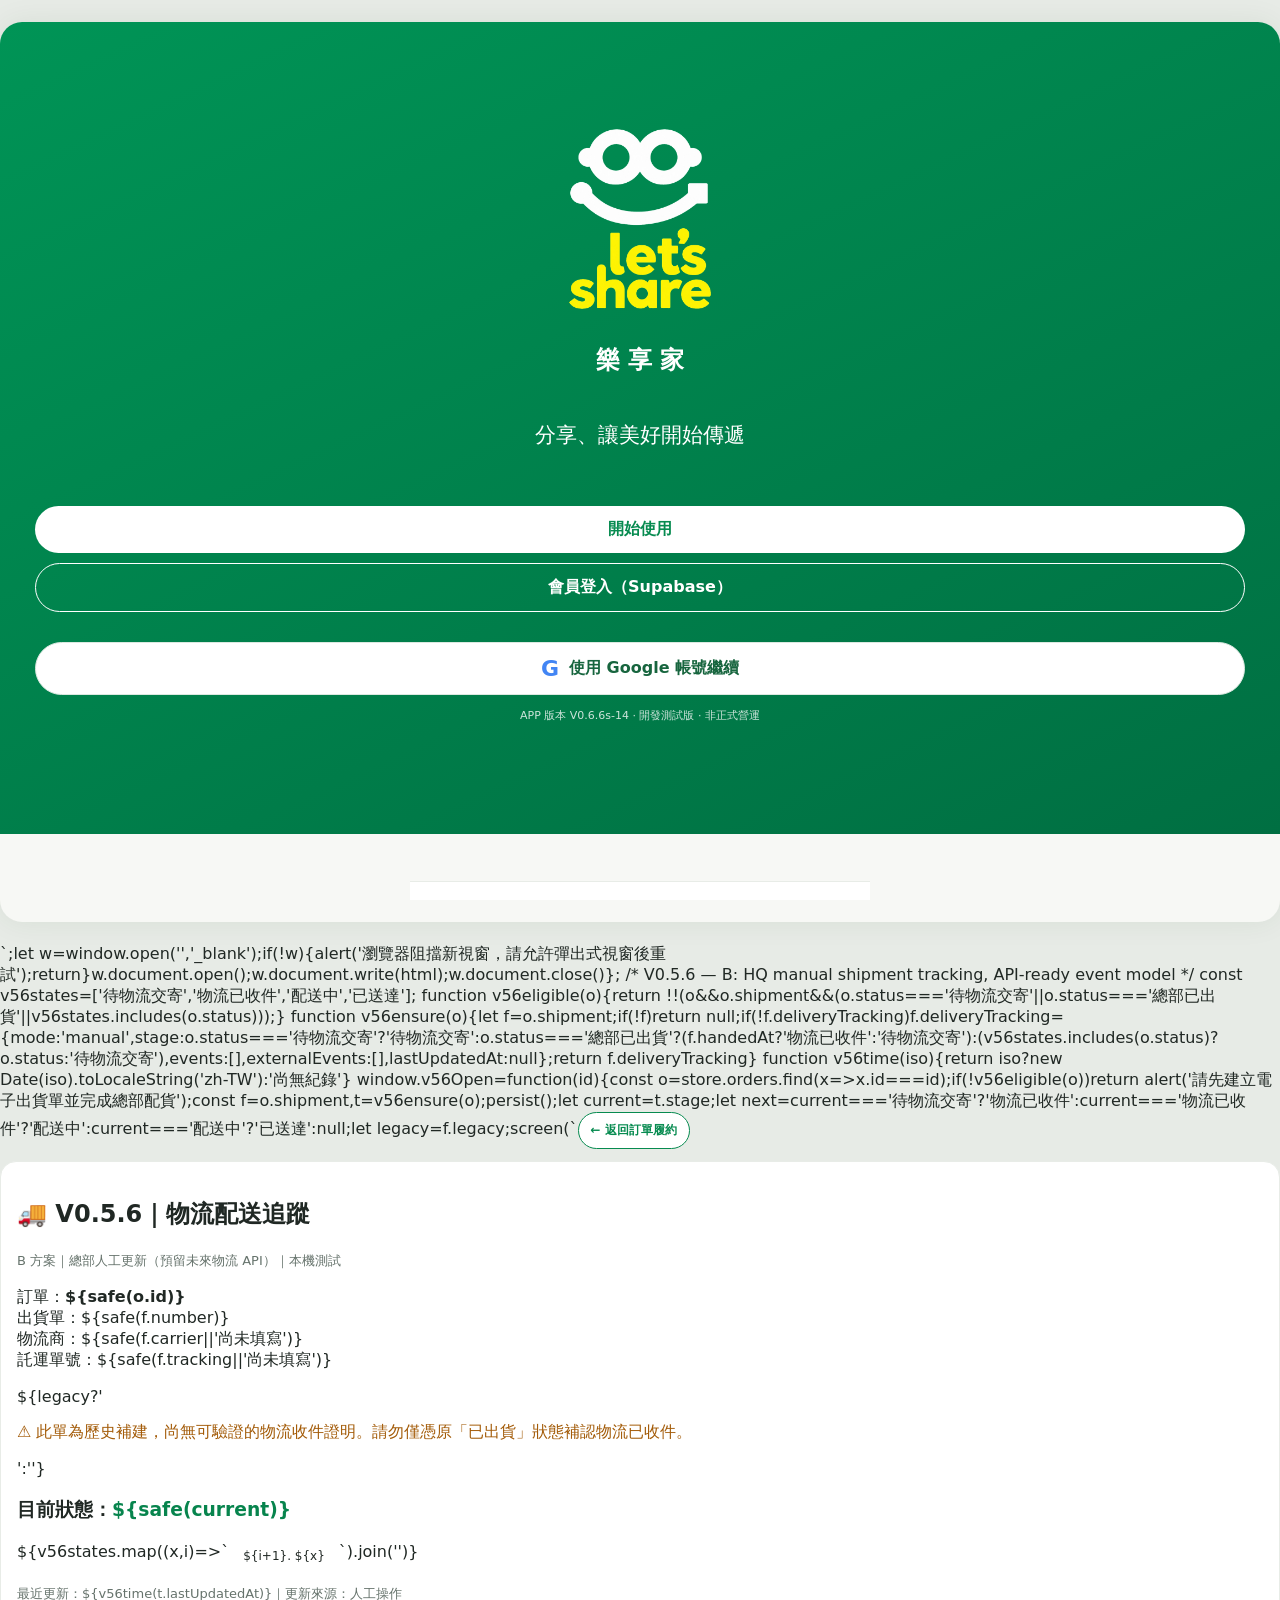
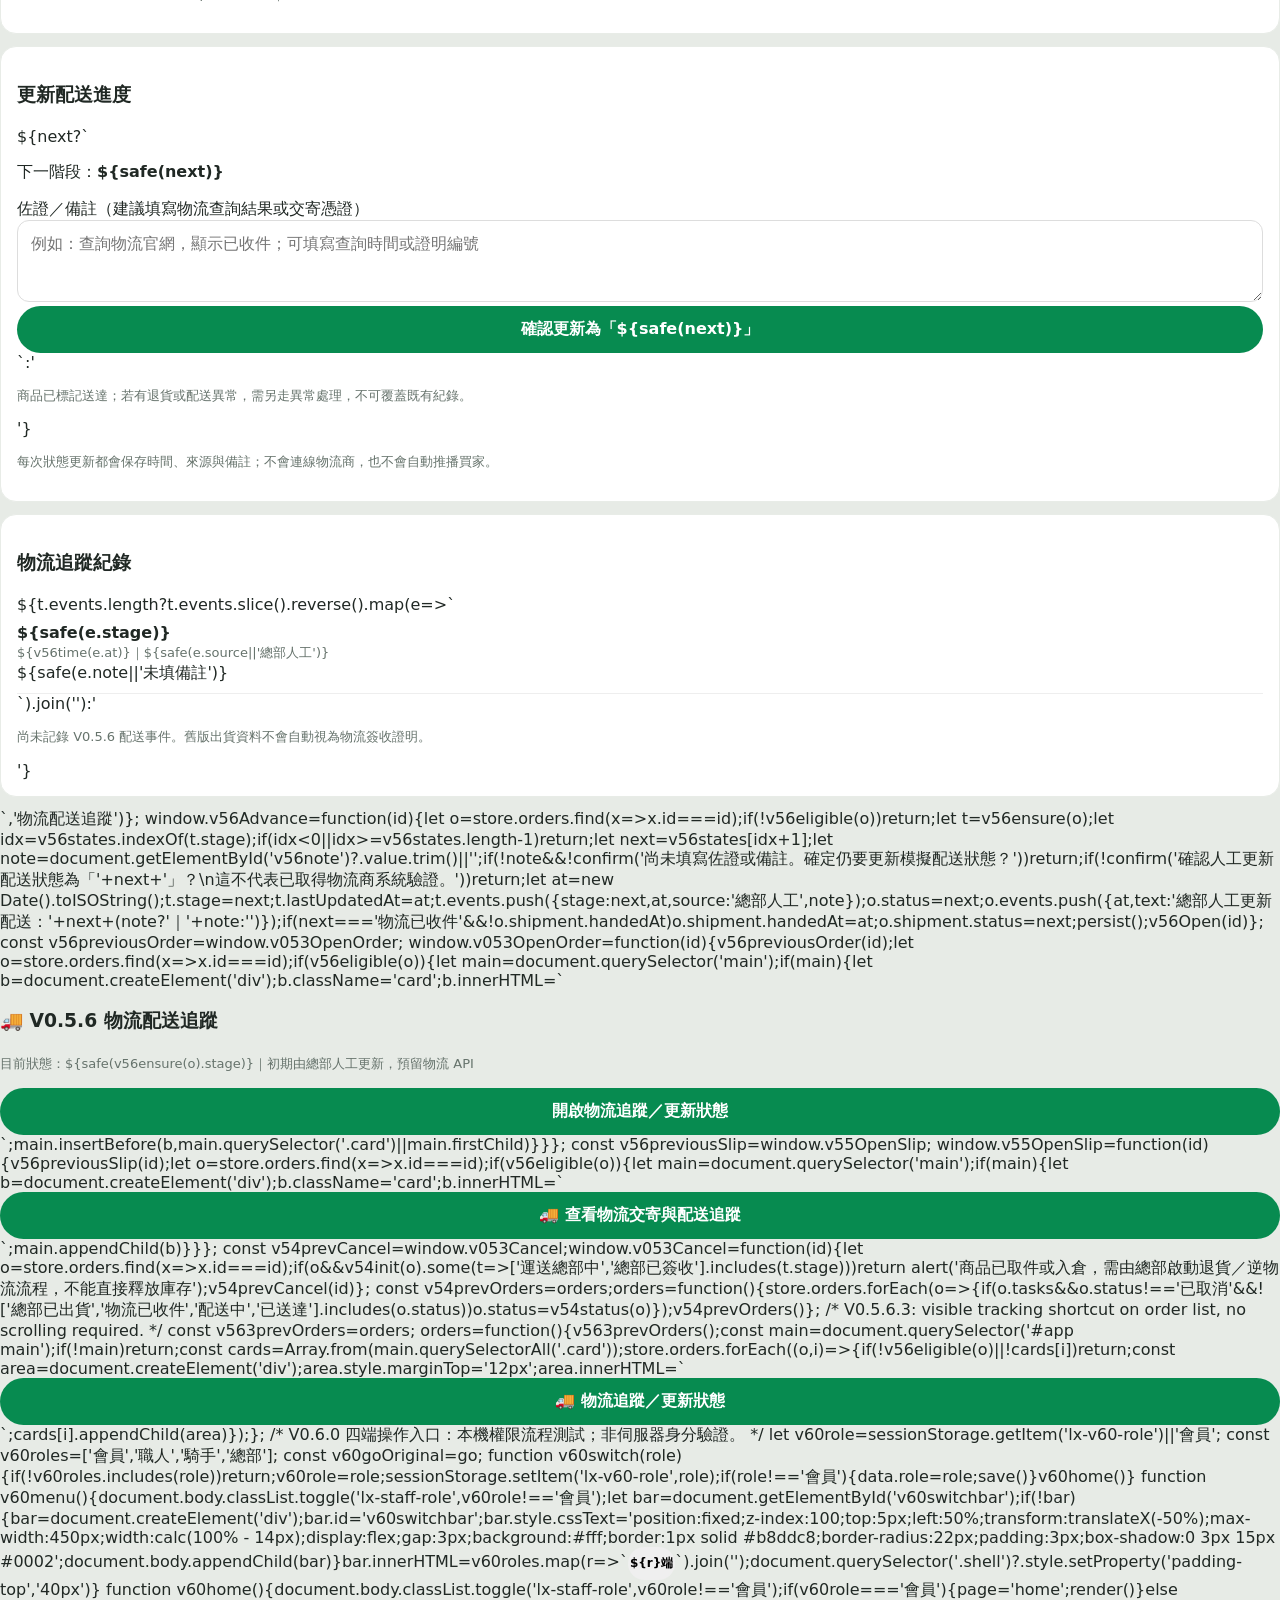
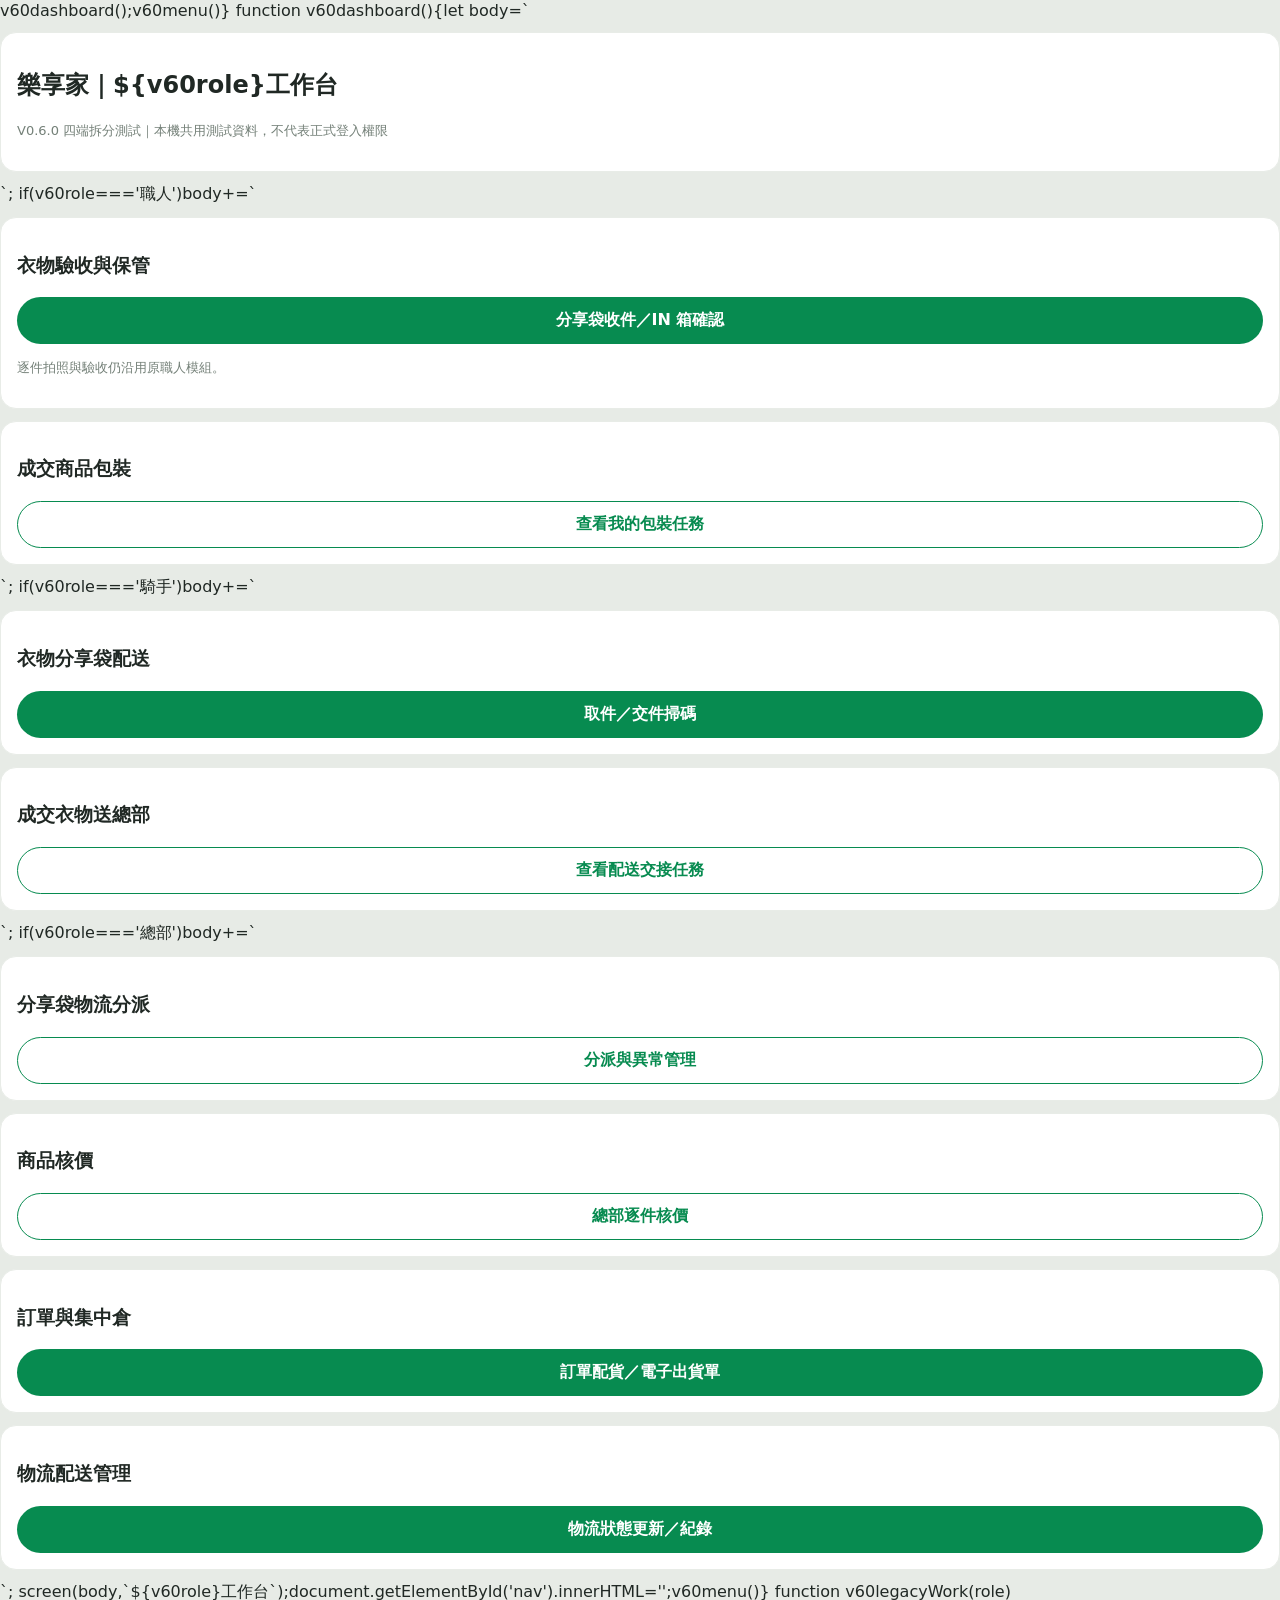
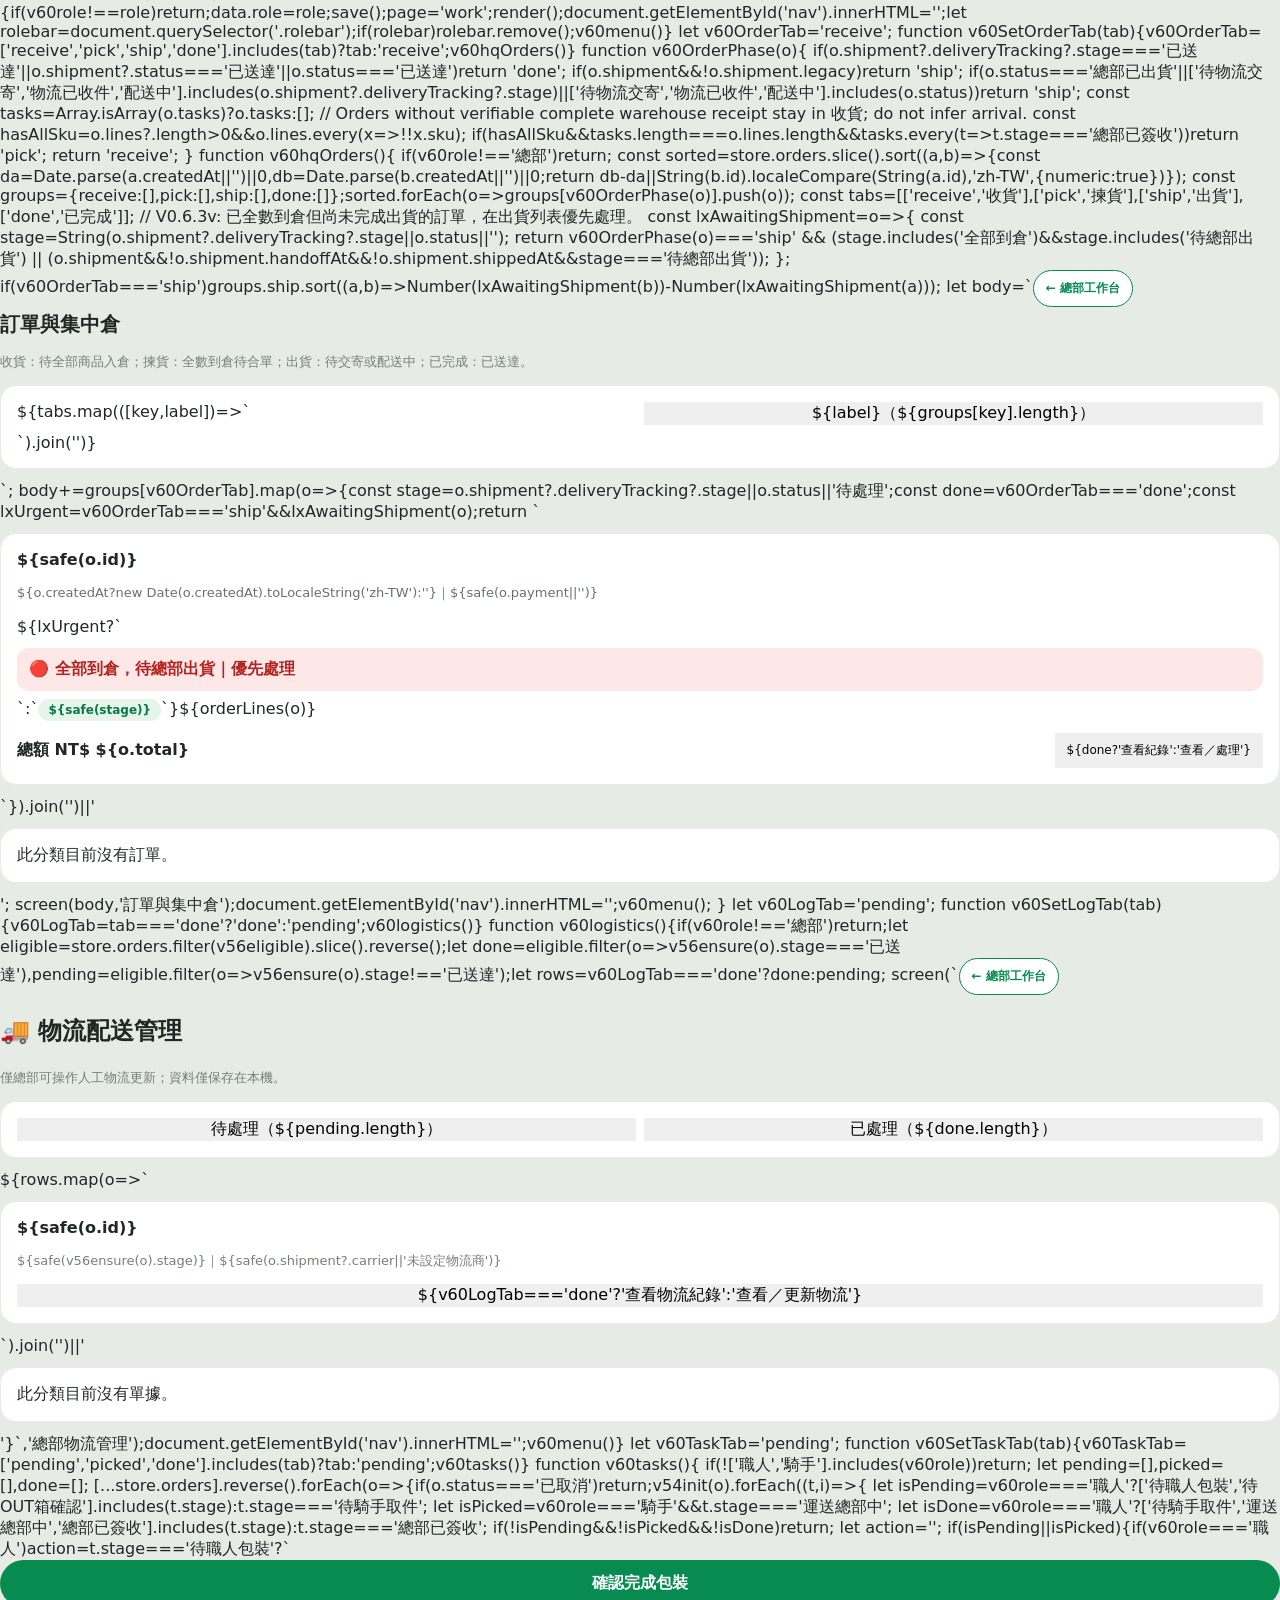
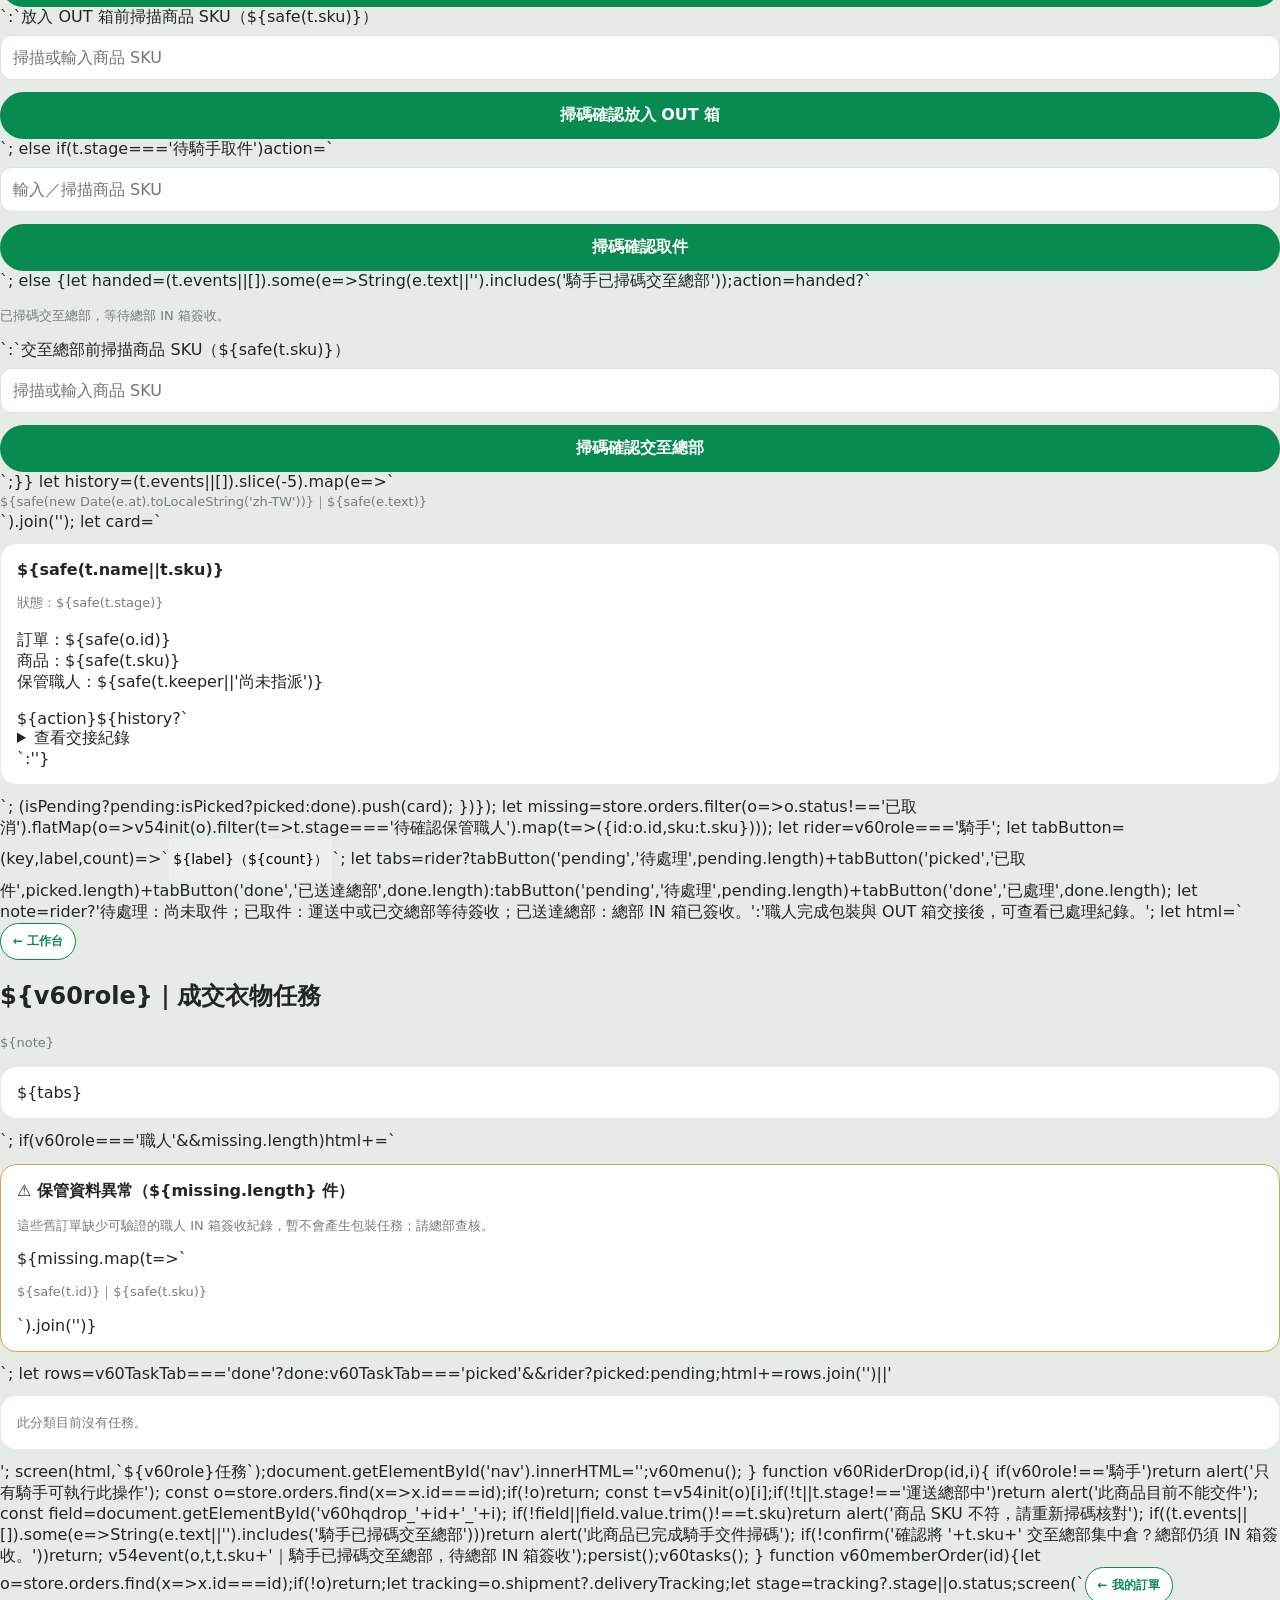
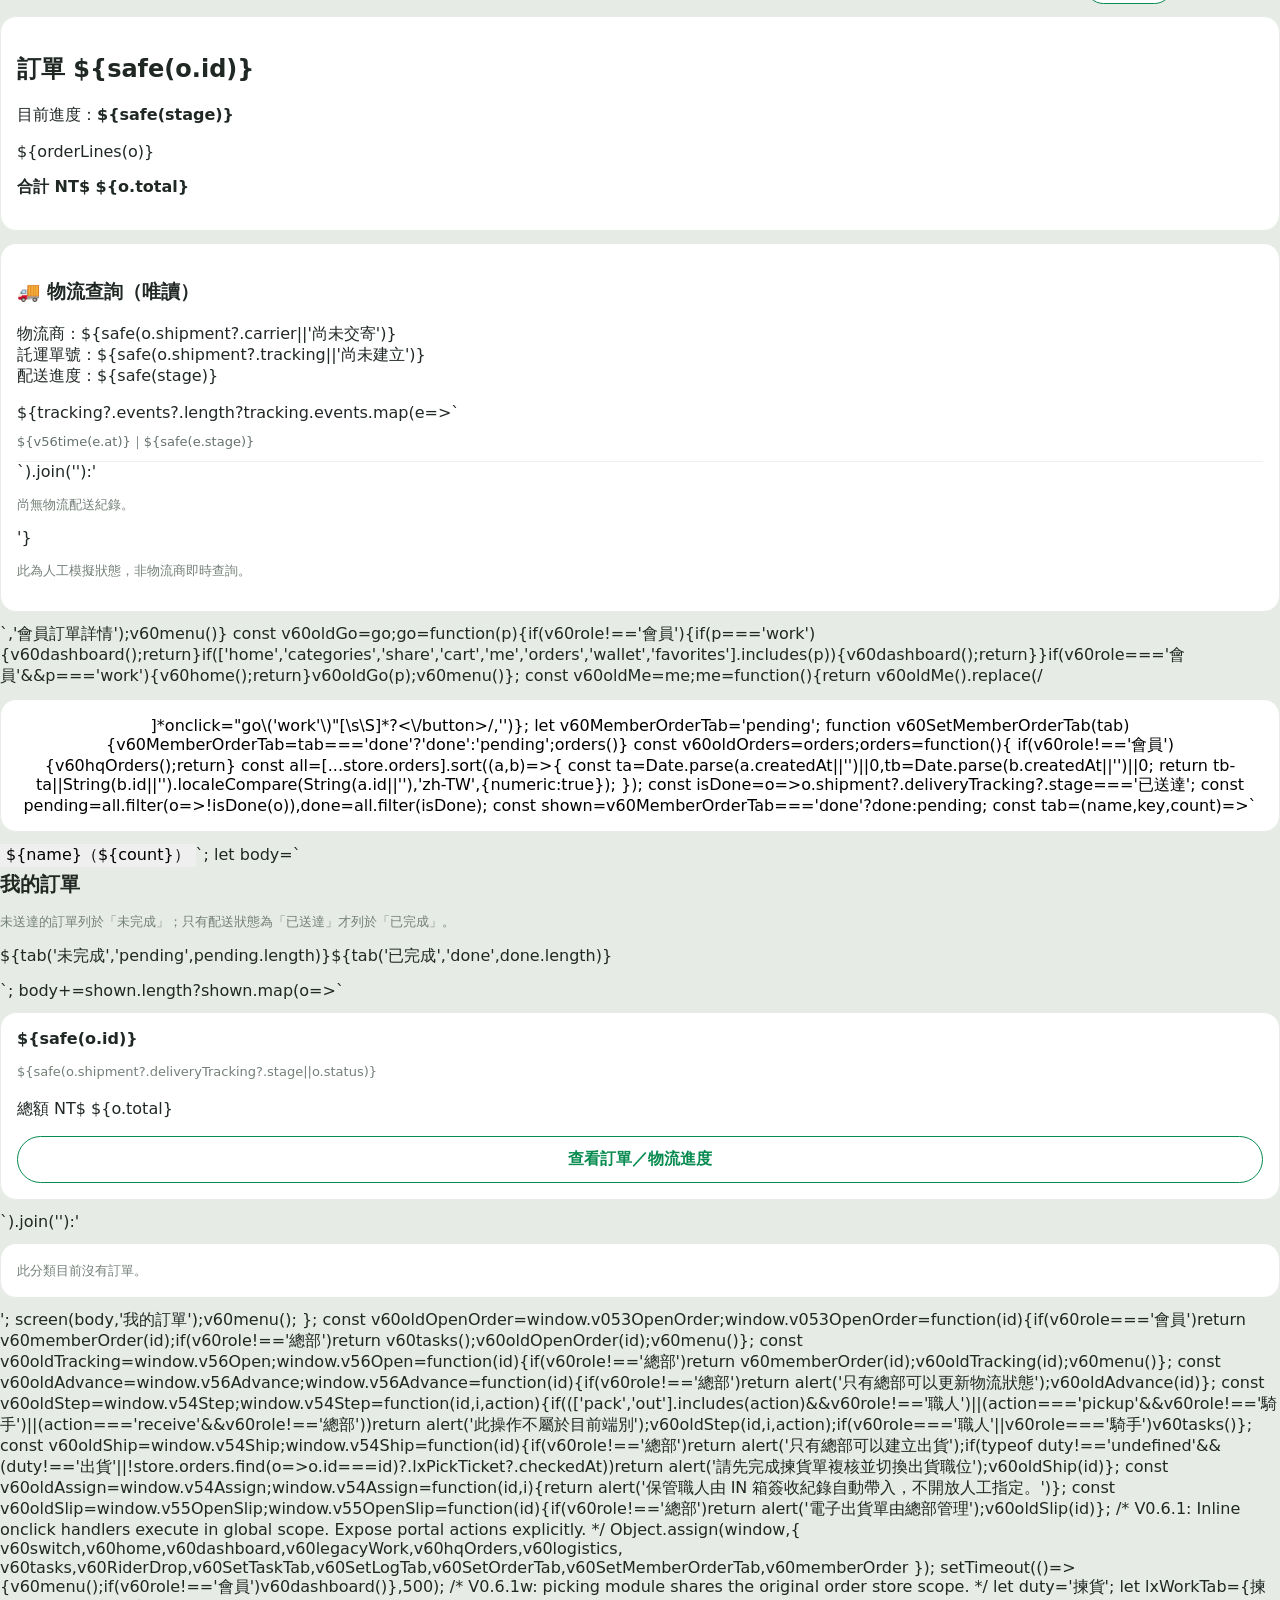
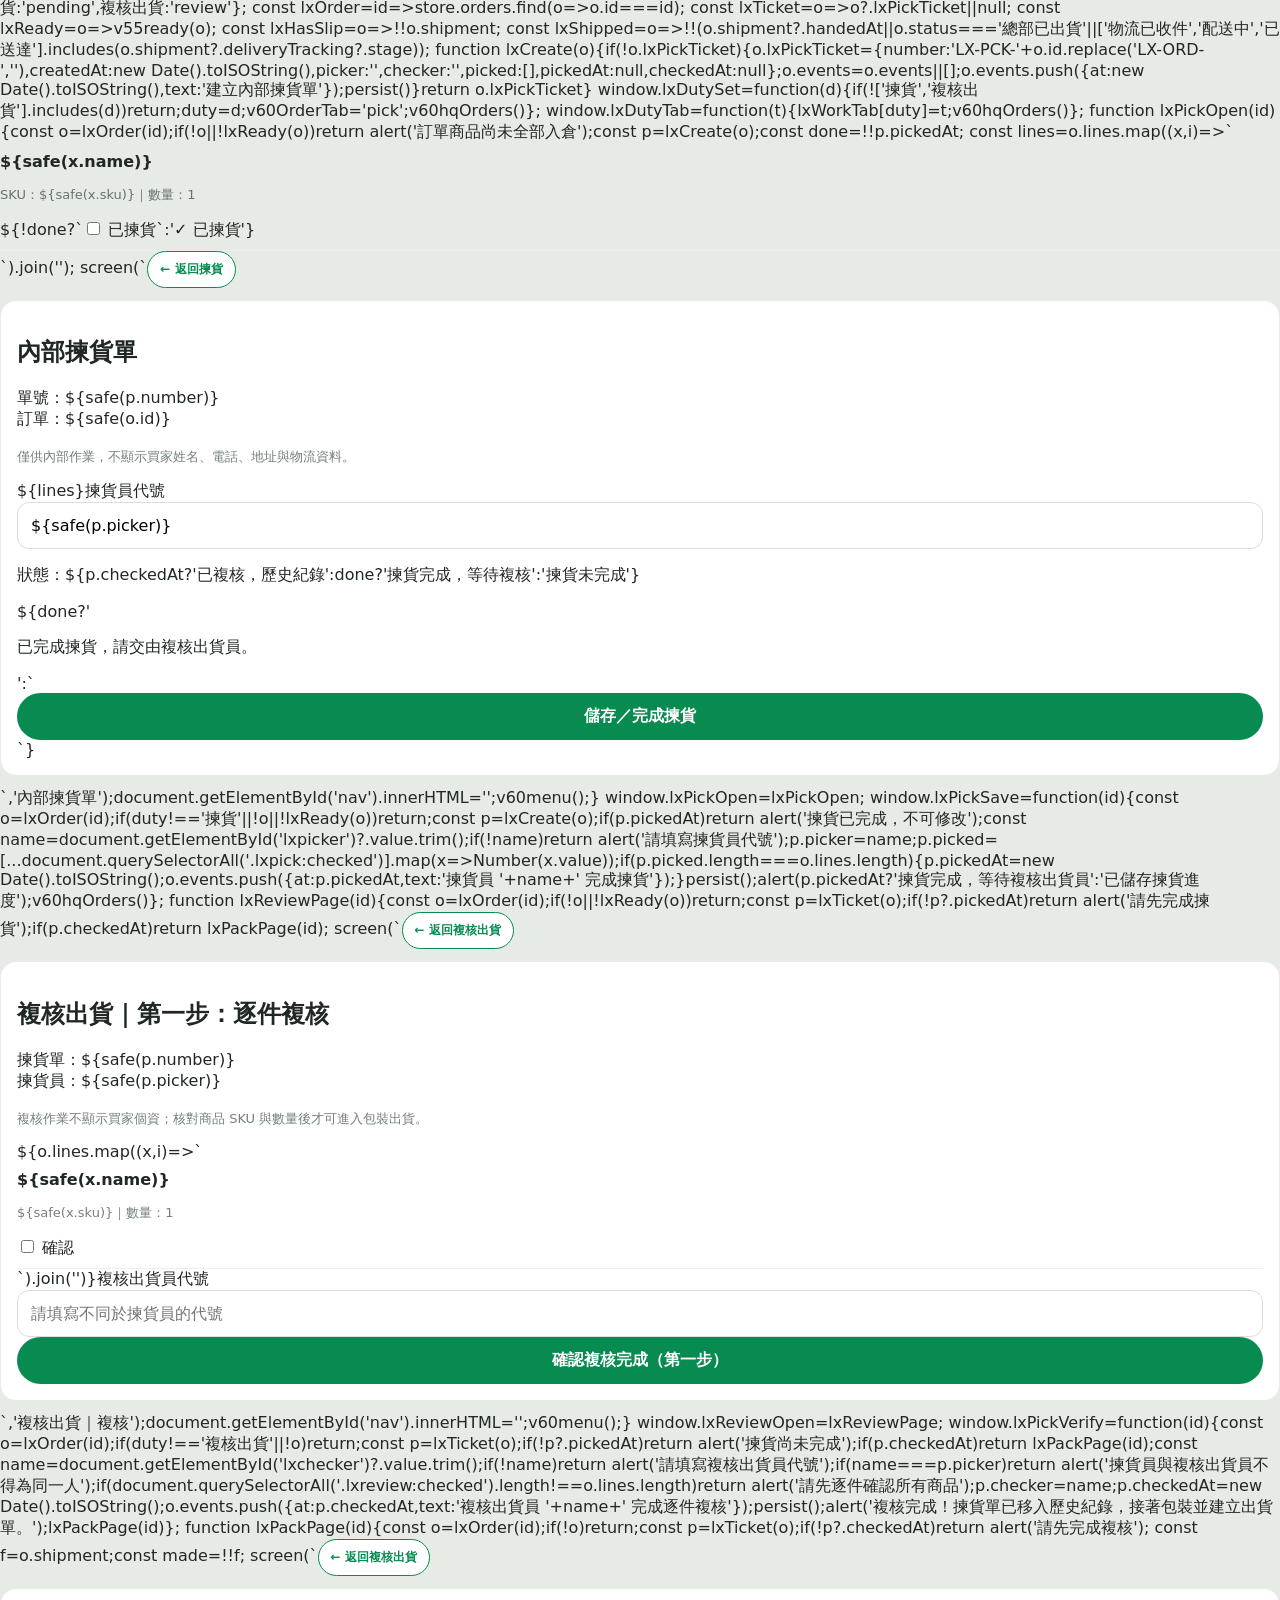
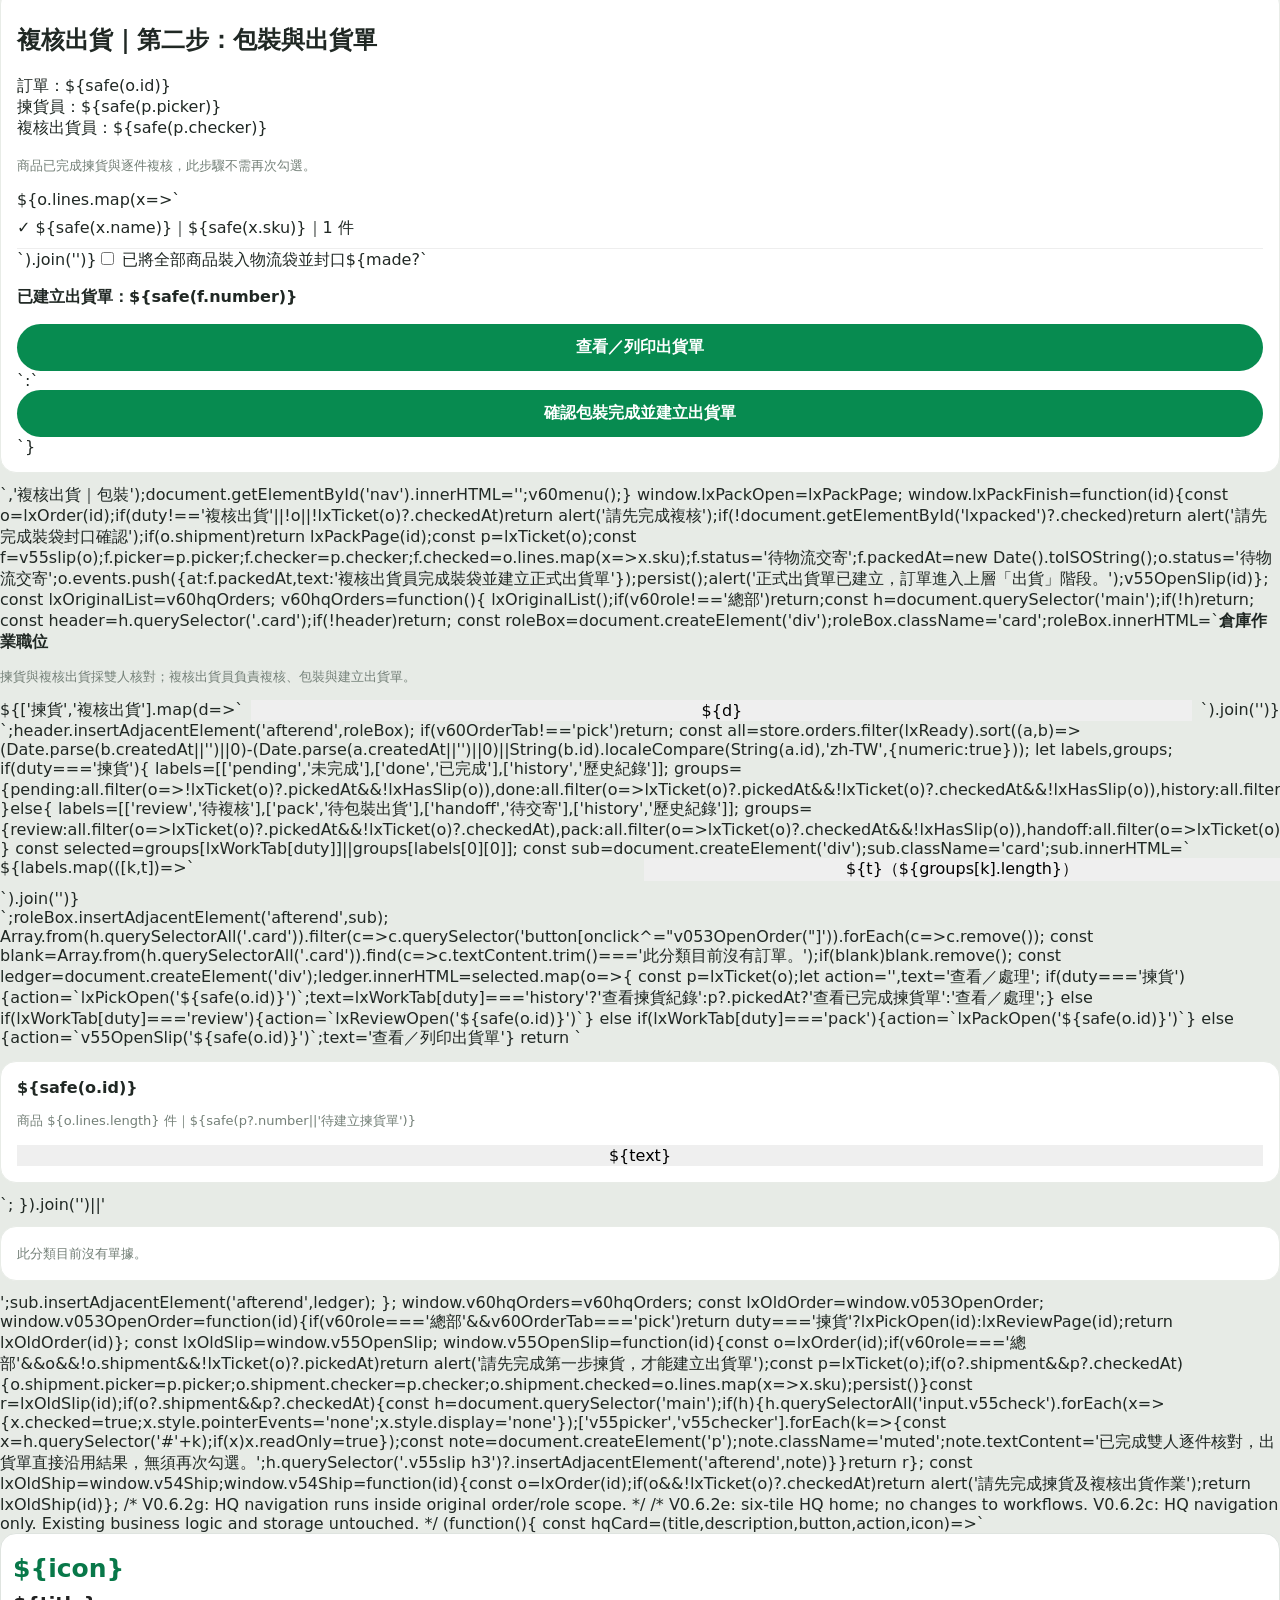
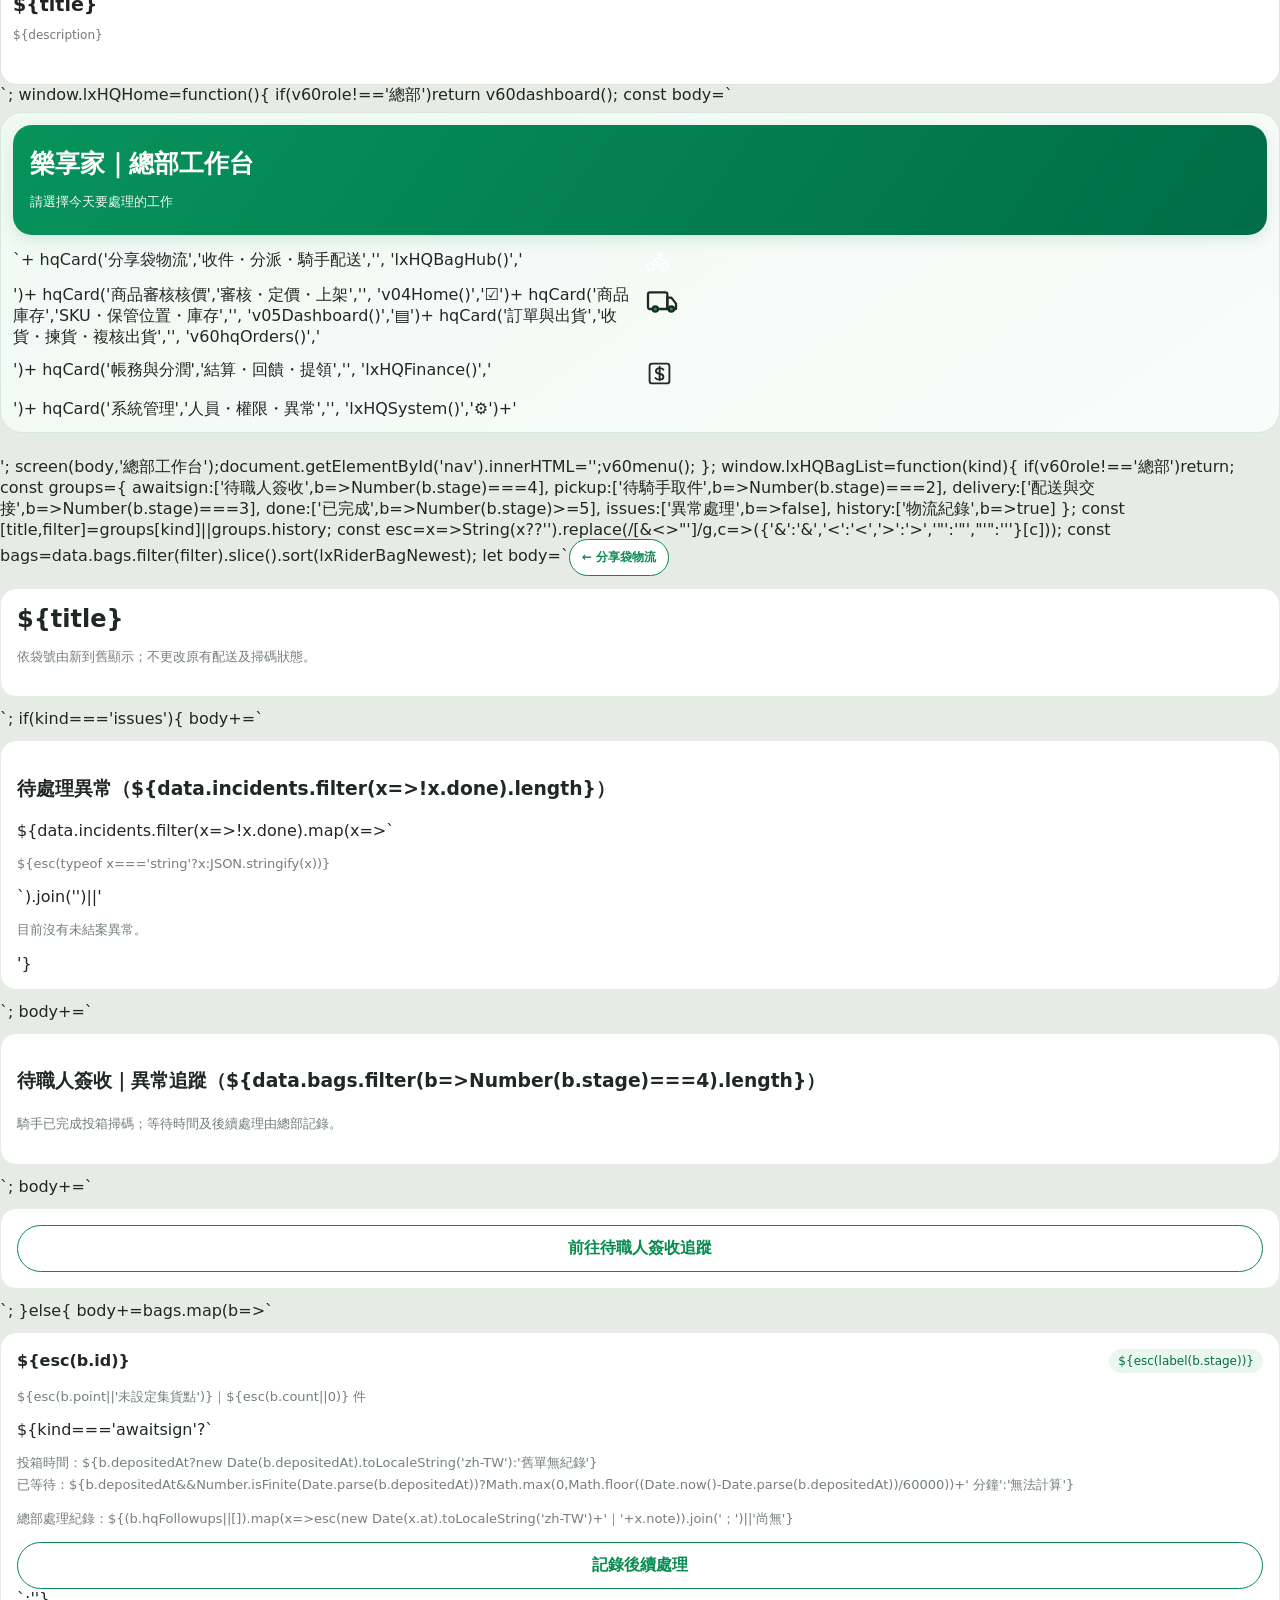
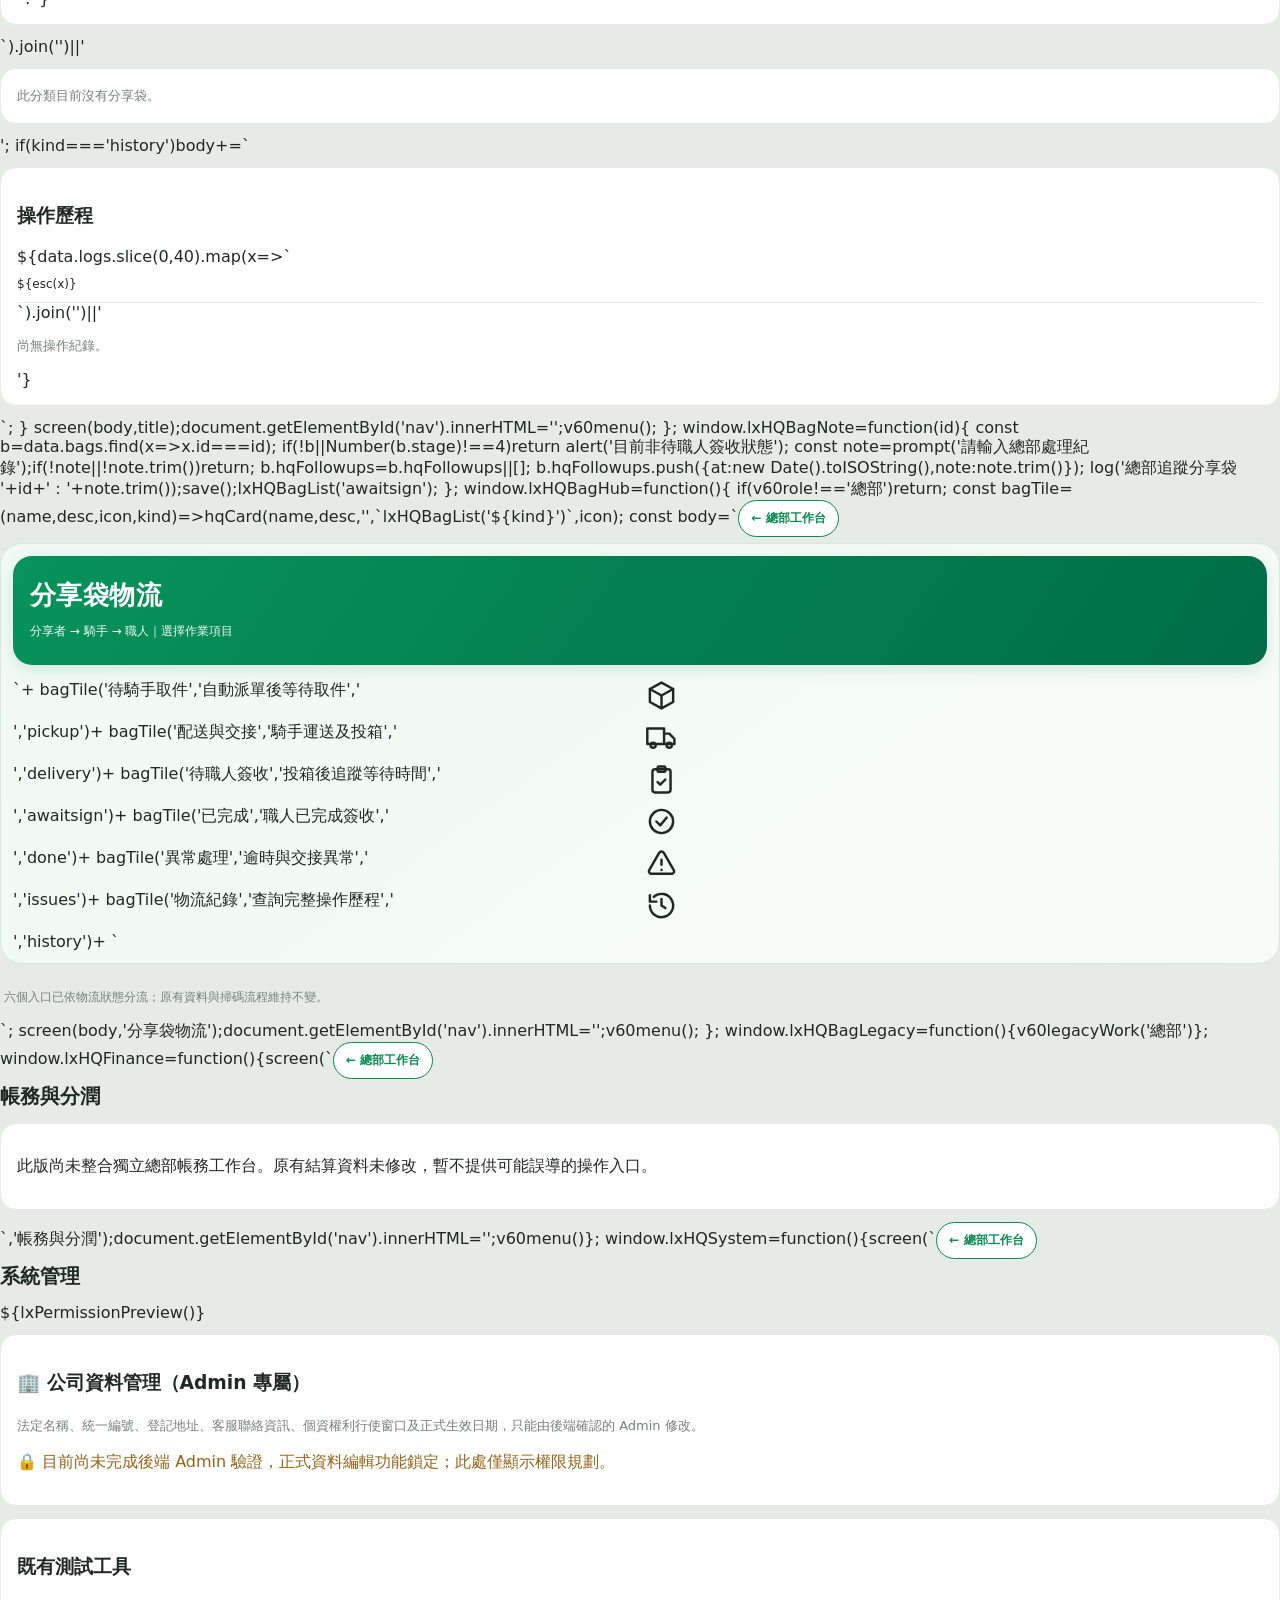
==== index.html @ 614ff475 "Add files via upload" ====
<!doctype html><html lang="zh-Hant"><head><meta charset="utf-8"><meta name="viewport" content="width=device-width, initial-scale=1, viewport-fit=cover"><meta name="theme-color" content="#078c50"><title>樂享家 Let’s Share｜V0.6.6s-14 Admin RPC 角色驗證</title><style>
:root{--g:#078b50;--gd:#056e40;--yellow:#ffe52c;--bg:#f7f8f5;--ink:#202824;--muted:#748078;--line:#e8ece7;font-family:system-ui,-apple-system,"Noto Sans TC",sans-serif}*{box-sizing:border-box}body{margin:0;background:#e7ebe6;color:var(--ink)}button,input,select{font:inherit}button{cursor:pointer;border:0}button:disabled{opacity:.42;cursor:not-allowed}.shell{max-width:460px;margin:auto;min-height:100dvh;background:var(--bg);padding-bottom:88px;box-shadow:0 0 30px #1a422012}.top{position:sticky;top:0;z-index:5;background:#fff;padding:14px 18px 10px;border-bottom:1px solid var(--line)}.brand{display:flex;align-items:center;gap:9px}.logo{height:35px;width:35px;border-radius:50%;background:var(--g);color:white;display:grid;place-items:center;font-size:25px;font-weight:900}.brand strong{line-height:1.05;font-size:17px}.brand small{display:block;font-size:11px;color:var(--muted)}.row{display:flex;align-items:center;justify-content:space-between;gap:10px}.iconbtn{background:transparent;font-size:20px;padding:7px}.search{margin-top:12px;background:#f2f3f1;border-radius:20px;padding:11px 15px;color:#7d8580;font-size:13px}.main{padding:14px 16px}.hero{border-radius:18px;background:linear-gradient(120deg,#e9e0ce,#f7eee1 60%,#dfd1ba);min-height:177px;display:flex;align-items:center;justify-content:space-between;padding:18px;overflow:hidden}.hero h2{font-size:24px;line-height:1.3;margin:0 0 8px;color:#4d4335}.hero p{font-size:12px;color:#756a5b}.hero .photo{font-size:82px;filter:drop-shadow(4px 7px 4px #5b52304b)}.primary{background:var(--g);color:white;border-radius:28px;padding:13px 18px;font-weight:800}.secondary{background:white;color:var(--g);border:1.5px solid var(--g);border-radius:26px;padding:12px 15px;font-weight:750}.primary:active,.secondary:active{transform:scale(.98)}.wide{width:100%}.tiny{font-size:12px;padding:9px 12px}.chips{display:flex;gap:8px;overflow:auto;padding:5px 0 12px}.chip{white-space:nowrap;background:#f0f2ef;border-radius:24px;padding:9px 13px;color:#4d5c53;font-size:13px}.chip.on{background:var(--g);color:white}.sectiontitle{font-weight:850;margin:18px 0 12px;font-size:17px}.products{display:grid;grid-template-columns:1fr 1fr;gap:12px}.product{background:white;border:1px solid var(--line);border-radius:14px;overflow:hidden;text-align:left;color:var(--ink);padding:0}.product .art{height:146px;display:grid;place-items:center;font-size:77px;background:linear-gradient(145deg,#e6e0d6,#f5f0e8)}.product:nth-child(2n) .art{background:linear-gradient(145deg,#e5e8e5,#f4f1ec)}.product .meta{padding:11px;font-size:13px}.product .price{font-weight:850;margin-top:4px}.badge{display:inline-block;background:#fff8aa;color:#796100;font-size:11px;padding:4px 7px;border-radius:5px}.card{background:white;border-radius:16px;padding:16px;margin:12px 0;border:1px solid var(--line)}.muted{color:var(--muted);font-size:13px;line-height:1.65}.title{font-size:20px;margin:4px 0 13px;font-weight:850}.steps{display:grid;gap:14px;margin:20px 0}.step{display:flex;gap:11px;align-items:flex-start}.num{flex:0 0 28px;height:28px;border-radius:50%;background:var(--g);color:#fff;display:grid;place-items:center;font-weight:800}.step b{display:block}.step span{font-size:12px;color:var(--muted)}.field{width:100%;border:1px solid #dce4dd;border-radius:12px;padding:12px;margin:7px 0 12px;background:#fff}.nav{position:fixed;bottom:0;left:50%;transform:translateX(-50%);width:min(460px,100%);display:flex;justify-content:space-around;background:#fff;border-top:1px solid var(--line);padding:9px 4px max(9px,env(safe-area-inset-bottom));z-index:6}.nav button{background:transparent;color:#7d8981;min-width:53px;font-size:11px;display:grid;gap:3px;justify-items:center}.nav button .sym{font-size:21px}.nav button.active{color:var(--g);font-weight:850}.nav .center .sym{background:var(--g);border-radius:50%;height:45px;width:45px;color:#fff;display:grid;place-items:center;margin-top:-24px;box-shadow:0 3px 7px #006f3c50}.wallet{background:linear-gradient(130deg,#07a05d,#007b47);color:white;border-radius:15px;padding:20px;margin:12px 0}.wallet .money{font-size:30px;font-weight:850;margin:8px 0}.listitem{display:flex;justify-content:space-between;gap:10px;padding:13px 0;border-bottom:1px solid var(--line);align-items:center}.listitem:last-child{border-bottom:0}.status{font-size:12px;background:#eaf7ef;color:var(--gd);border-radius:12px;padding:5px 9px}.status.warn{background:#fff0d4;color:#976000}.status.danger{background:#ffe7e4;color:#a62e25}.detailart{height:270px;display:grid;place-items:center;background:linear-gradient(135deg,#dcd7c9,#f3eee4);font-size:150px;border-radius:18px}.bar{display:flex;gap:9px}.bar>*{flex:1}.rolebar{display:flex;gap:7px;overflow:auto;margin-bottom:12px}.rolebar button{white-space:nowrap;background:#e9f1ea;color:#28714d;border-radius:20px;padding:9px 13px;font-size:13px}.rolebar button.on{background:var(--g);color:white}.log{font-size:12px;padding:9px 0;border-bottom:1px solid var(--line);line-height:1.5}.notice{background:#fff9e7;border:1px solid #f1e7be;padding:12px;border-radius:12px;font-size:12px;line-height:1.6;color:#7d6334}.toast{position:fixed;left:50%;bottom:93px;transform:translateX(-50%);background:#1d3329;color:white;padding:12px 17px;border-radius:13px;z-index:10;width:max-content;max-width:90%;font-size:13px;box-shadow:0 5px 20px #0003}.splash{min-height:calc(100dvh - 88px);background:linear-gradient(155deg,#009456,#006f42);color:#fff;display:flex;align-items:center;justify-content:center;flex-direction:column;padding:35px;text-align:center}.splash .face{font-size:110px;line-height:1}.splash h1{font-size:55px;color:var(--yellow);line-height:.95;margin:26px 0 15px;letter-spacing:-3px}.splash p{line-height:1.8}.splash button{background:white;color:var(--g);margin-top:30px;width:100%}.splash .outline{border:1px solid white;background:transparent;color:white;margin-top:10px}.workhead{background:var(--g);color:#fff;padding:18px;border-radius:15px;margin-bottom:14px}.workhead p{font-size:12px;margin-bottom:0;opacity:.9}footer{padding:20px 16px;color:#8a928b;text-align:center;font-size:11px} @media(min-width:700px){.shell{margin:22px auto;min-height:calc(100dvh - 44px);border-radius:22px;overflow:hidden}.nav{bottom:0}}
.lx-reviewed-btn{background:#e5e7eb!important;color:#4b5563!important;border:1px solid #d1d5db!important;box-shadow:none!important}
 
/* V0.6.3d: 工作端不顯示商城搜尋列；工作台切換列仍置頂 */
body.lx-staff-role .top .search{display:none}
body.lx-staff-role .top{position:relative}
</style><style>
.v046quick{margin:14px 0 16px}
.v046quicktitle{font-size:14px;color:#68766d;margin-bottom:9px;font-weight:600}
.v046quickgrid{display:grid;grid-template-columns:repeat(5,minmax(0,1fr));gap:6px}
.v046pricebtn{border:1.5px solid #078a50;background:#fff;color:#078a50;border-radius:12px;min-height:48px;padding:8px 0;font-size:16px;font-weight:700;cursor:pointer;touch-action:manipulation}
.v046pricebtn.selected,.v046pricebtn:active{background:#078a50;color:white}
@media(max-width:370px){.v046quickgrid{gap:4px}.v046pricebtn{font-size:14px;min-height:46px}}
</style><style id="v052-photo-styles">
/* 分類頁的照片容器，以及商品詳情多圖相簿 */
.product .art{position:relative;overflow:hidden;aspect-ratio:1/1;min-height:0}
.product .art img{position:absolute;inset:0;width:100%;height:100%;object-fit:cover;object-position:center;display:block}
.detailart.v052-gallery{display:flex;flex-direction:column;align-items:stretch;gap:10px;aspect-ratio:auto;height:auto;max-height:none;overflow:visible;background:transparent;font-size:initial;border-radius:0}
.v052-main{position:relative;width:100%;aspect-ratio:4/5;max-height:520px;overflow:hidden;background:#f2f4f1;border-radius:18px;display:flex;align-items:center;justify-content:center}
.v052-main img{position:static!important;inset:auto!important;width:100%;height:100%;max-width:100%;max-height:100%;object-fit:contain;display:block;background:transparent}
.v052-counter{position:absolute;bottom:12px;left:50%;transform:translateX(-50%);background:#222b;color:white;padding:5px 12px;border-radius:20px;font-size:12px;white-space:nowrap}
.v052-main button{position:absolute;top:50%;transform:translateY(-50%);background:#fffffff0;color:#17784e;border:0;border-radius:50%;width:36px;height:36px;font-size:28px;line-height:1;display:flex;align-items:center;justify-content:center;box-shadow:0 1px 6px #0002}
.v052-main button:first-of-type{left:8px}.v052-main button:last-of-type{right:8px}
.v052-thumbnails{display:flex;gap:9px;overflow-x:auto;padding:2px 0 8px;max-width:100%}
.v052-mini{flex:0 0 75px;border:2px solid transparent;border-radius:10px;padding:3px;background:white;overflow:hidden;color:#59645d;font-size:12px}
.v052-mini.on{border-color:#078a50;color:#078a50;font-weight:700}
.v052-mini img{display:block;position:static!important;width:100%;height:64px;object-fit:cover;border-radius:6px}
.v052-mini span{display:block;padding-top:3px}
.v052-no-photo{font-size:14px;color:#65746b;padding:24px;text-align:center}
</style><style>
.lx-hq-panel{background:#fff;border:1px solid #e0e4e1;border-radius:20px;padding:16px 14px 18px;margin:6px 0 24px}
.lx-hq-head{margin:2px 3px 16px}.lx-hq-head h2{font-size:23px;line-height:1.3;margin:0 0 8px}.lx-hq-head p{margin:0;font-size:13px}
.lx-hq-grid{display:grid;grid-template-columns:repeat(2,minmax(0,1fr));gap:12px}
.lx-hq-tile{display:flex;flex-direction:column;align-items:flex-start;justify-content:flex-start;text-align:left;min-height:152px;padding:17px 12px;background:#fff;color:#222;border:1.5px solid #dfe4e0;border-radius:16px;box-shadow:none;cursor:pointer;width:100%;white-space:normal;line-height:1.4}
.lx-hq-tile:active{background:#eaf7ef;border-color:#008c59}.lx-hq-tile:focus-visible{outline:3px solid #008c59;outline-offset:2px}
.lx-hq-icon{font-size:25px;font-weight:700;color:#087849;height:34px}.lx-hq-name{font-size:19px;font-weight:700;margin:6px 0 8px;letter-spacing:0}.lx-hq-desc{font-size:12px;color:#777;line-height:1.6;font-weight:400}
@media(max-width:370px){.lx-hq-tile{padding:14px 9px;min-height:145px}.lx-hq-name{font-size:17px}.lx-hq-grid{gap:9px}}

/* V0.6.2i: visual-only treatment for the sharing-bag six-tile hub. */
.lx-bag-hub{background:linear-gradient(145deg,#f0faf5 0%,#f8fbf8 100%);border:1px solid #d7e9dd;padding:12px;border-radius:22px}
.lx-bag-hub .lx-hq-head{background:linear-gradient(125deg,#07935b 0%,#006d48 100%);border-radius:19px;padding:23px 17px;margin:0 0 15px;box-shadow:0 5px 16px #006c4720}
.lx-bag-hub .lx-hq-head h2{color:#fff;font-size:26px;letter-spacing:.4px;margin:0 0 10px}
.lx-bag-hub .lx-hq-head p,.lx-bag-hub .lx-hq-head .muted{color:#fff!important;opacity:.95;font-size:12px;line-height:1.6}
.lx-bag-hub .lx-hq-grid{gap:11px}
.lx-bag-hub .lx-hq-tile{min-height:158px;padding:15px 11px 14px;border-radius:19px;border:1.5px solid #d5e8df;background:linear-gradient(155deg,#fff 10%,#e4f8ee 100%);box-shadow:0 4px 12px #136e4414;transition:transform .13s,box-shadow .13s}
.lx-bag-hub .lx-hq-tile:active{transform:scale(.975);box-shadow:0 2px 5px #136e441f}
.lx-bag-hub .lx-hq-tile:nth-child(2){background:linear-gradient(155deg,#fff 10%,#fff1d7 100%);border-color:#f1e2c6}
.lx-bag-hub .lx-hq-tile:nth-child(3){background:linear-gradient(155deg,#fff 10%,#e1f3ff 100%);border-color:#d5e7f6}
.lx-bag-hub .lx-hq-tile:nth-child(4){background:linear-gradient(155deg,#fff 10%,#e2f6ec 100%);border-color:#d1e9dc}
.lx-bag-hub .lx-hq-tile:nth-child(5){background:linear-gradient(155deg,#fff 10%,#ffe5e9 100%);border-color:#f3d9df}
.lx-bag-hub .lx-hq-tile:nth-child(6){background:linear-gradient(155deg,#fff 10%,#efe6ff 100%);border-color:#e3d8f4}
.lx-bag-hub .lx-hq-icon{display:flex;align-items:center;justify-content:center;width:47px;height:47px;border-radius:13px;background:#00a96d;color:white;font-size:27px;line-height:1}
.lx-bag-hub .lx-hq-tile:nth-child(2) .lx-hq-icon{background:#f3a900}
.lx-bag-hub .lx-hq-tile:nth-child(3) .lx-hq-icon{background:#1196d5}
.lx-bag-hub .lx-hq-tile:nth-child(4) .lx-hq-icon{background:#079c63}
.lx-bag-hub .lx-hq-tile:nth-child(5) .lx-hq-icon{background:#f04467}
.lx-bag-hub .lx-hq-tile:nth-child(6) .lx-hq-icon{background:#8651d6}
.lx-bag-hub .lx-hq-name{font-size:18px;color:#192b27;margin:12px 0 6px}
.lx-bag-hub .lx-hq-desc{font-size:12px;color:#65736c;line-height:1.5}
@media(max-width:370px){.lx-bag-hub{padding:9px}.lx-bag-hub .lx-hq-grid{gap:8px}.lx-bag-hub .lx-hq-tile{padding:12px 9px;min-height:151px}.lx-bag-hub .lx-hq-name{font-size:16px}}
</style>
<style>
/* V0.6.3f: bag-hub-only clean green outline icons, without colored icon squares */
.lx-bag-hub .lx-hq-icon,
.lx-bag-hub .lx-hq-tile:nth-child(n) .lx-hq-icon {
 background:#00a96d!important;color:#fff!important;border-radius:13px;
 width:47px;height:47px;display:flex;align-items:center;justify-content:center;
 box-shadow:0 2px 5px #00000012!important;
}
.lx-bag-hub .lx-hq-tile:nth-child(2) .lx-hq-icon{background:#f3a900!important}
.lx-bag-hub .lx-hq-tile:nth-child(3) .lx-hq-icon{background:#1196d5!important}
.lx-bag-hub .lx-hq-tile:nth-child(4) .lx-hq-icon{background:#079c63!important}
.lx-bag-hub .lx-hq-tile:nth-child(5) .lx-hq-icon{background:#f04467!important}
.lx-bag-hub .lx-hq-tile:nth-child(6) .lx-hq-icon{background:#8651d6!important}
.lx-bag-hub .lx-hq-icon svg {width:29px;height:29px;display:block;flex-shrink:0;stroke:currentColor}
</style>
<style>.lx-role-colorful .lx-hq-icon svg{width:27px;height:27px;display:block;flex-shrink:0;stroke:currentColor}</style><style id="lx-v066e-ui">#lx-debug-badge,#lx-connect-toggle,#lx-auth-toggle{display:none!important}</style></head><body><div class="shell"><div id="app"><main style="min-height:70vh;display:flex;align-items:center;justify-content:center;flex-direction:column;background:#078b50;color:white;text-align:center;padding:24px"><img src="[data-uri]" alt="樂享家正式 LOGO" style="width:150px;border-radius:26px"><h2>樂享家</h2><p>正在啟動互動原型…</p><p style="font-size:12px">若長時間停留，請回報小P協助檢查</p></main></div><nav class="nav" id="nav"></nav></div><div id="toast" aria-live="polite"></div><script>
const key='lexiangjia-demo-v02';const products=[{id:1,name:'簡約輕量風衣外套',price:380,icon:'🧥',cat:'女裝',size:'M',desc:'百搭的輕量風衣，適合春秋季節，簡約設計，日常穿搭好搭配。'},{id:2,name:'條紋針織上衣',price:260,icon:'👕',cat:'女裝',size:'L',desc:'舒適親膚的條紋上衣。'},{id:3,name:'百搭長裙',price:320,icon:'👗',cat:'女裝',size:'M',desc:'俐落剪裁的日常長裙。'},{id:4,name:'牛仔外套',price:420,icon:'🧥',cat:'男裝',size:'L',desc:'經典牛仔外套，休閒百搭。'},{id:5,name:'童趣上衣',price:180,icon:'👚',cat:'童裝',size:'110',desc:'柔軟舒適的童裝上衣。'},{id:6,name:'休閒包包',price:220,icon:'👜',cat:'包包配件',size:'均碼',desc:'簡約實用的日常配件。'}];const init=()=>({bags:[],logs:[],incidents:[],cart:[],favorites:[],role:'總部',wallet:560});let data;try{data=JSON.parse(localStorage.getItem(key))||init()}catch(e){data=init()}let page='splash',cat='全部',selected=1,photoCount=0;function save(){try{localStorage.setItem(key,JSON.stringify(data))}catch(e){}}function log(t){data.logs.unshift(new Date().toLocaleString('zh-TW')+'｜'+t);save()}function toast(t){let e=document.getElementById('toast');e.innerHTML='<div class="toast">'+t+'</div>';clearTimeout(window.toastTimer);window.toastTimer=setTimeout(()=>e.innerHTML='',2800)}function go(p){page=p;render();window.scrollTo(0,0)}function headerMarkup(title=''){return '<header class="top"><div class="row"><div class="brand"><span class="logo">☻</span><strong>let’s share<small>樂享家 · '+(title||'讓好衣物繼續發光')+'</small></strong></div><button class="iconbtn" onclick="go(\'work\')" title="工作台">⚙</button></div><div class="search" onclick="go(\'categories\')">⌕　搜尋喜歡的商品、品牌或關鍵字</div></header>'}function nav(){let items=[['home','⌂','首頁'],['categories','▦','分類'],['share','📷','分享衣物'],['cart','🛒','購物車'],['me','♟','我的']];document.getElementById('nav').innerHTML=page==='splash'?'':items.map(([p,i,t])=>'<button class="'+(page===p?'active ':'')+(p==='share'?'center':'')+'" onclick="go(\''+p+'\')"><span class="sym">'+i+'</span>'+t+'</button>').join('')}function cards(list){return '<div class="products">'+list.map(p=>'<button class="product" onclick="selected='+p.id+';go(\'product\')"><div class="art" data-v051-product-id="'+p.id+'">'+p.icon+'</div><div class="meta">'+p.name+'<div class="price">NT$ '+p.price+'</div></div></button>').join('')+'</div>'}function home(){return headerMarkup()+`<main class="main"><div class="lx-banner" style="position:relative"><img alt="讓好衣物繼續發光，分享、追蹤，讓好東西被更多人喜歡" src="[data-uri]" style="width:100%;height:auto;display:block;border-radius:16px"><button aria-label="認識樂享家" title="認識樂享家" onclick="go('share')" style="position:absolute;left:23%;top:64%;width:35%;height:17%;background:transparent;border:0;cursor:pointer"></button></div><div class="chips">${['👗 女裝','👕 男裝','🧸 童裝','👜 包包配件','▦ 全部分類'].map((x,i)=>`<button class="chip" onclick="cat='${['女裝','男裝','童裝','包包配件','全部'][i]}';go('categories')">${x}</button>`).join('')}</div><div class="row"><div class="sectiontitle">精選好衣</div><button class="iconbtn" onclick="go('categories')" style="font-size:13px;color:var(--g)">查看更多 ›</button></div>${cards(products.slice(0,4))}<div class="card"><b>♻ 分享衣物，延續美好</b><p class="muted">衣物交付後由樂享家依規則處理，商品售出後，原分享者可獲得成交金額 10% 現金回饋。</p><button class="secondary wide" onclick="go('share')">我要分享衣物</button></div></main>`}function categories(){let arr=cat==='全部'?products:products.filter(x=>x.cat===cat);return headerMarkup('分類與瀏覽')+`<main class="main"><h2 class="title">分類</h2><div class="chips">${['全部','女裝','男裝','童裝','包包配件'].map(x=>`<button class="chip ${cat===x?'on':''}" onclick="cat='${x}';render()">${x}</button>`).join('')}</div><div class="row"><div class="sectiontitle">${cat==='全部'?'全部商品':cat} · ${arr.length} 件</div><span class="muted">最新上架優先</span></div>${cards(arr)}</main>`}function product(){let p=products.find(x=>x.id===selected);return headerMarkup('商品詳情')+`<main class="main"><button class="iconbtn" onclick="go('categories')">← 返回分類</button><div class="detailart">${p.icon}</div><div class="row"><h2 class="title" style="margin:17px 0 4px">${p.name}</h2><button class="iconbtn" onclick="fav(${p.id})">${data.favorites.includes(p.id)?'♥':'♡'}</button></div><h2 style="margin:0 0 9px">NT$ ${p.price}</h2><span class="badge">二手優質｜九成新（模擬）</span><p class="muted">${p.desc}</p><div class="card"><div class="listitem"><span>尺寸</span><b>${p.size}</b></div><div class="listitem"><span>分類</span><b>${p.cat}</b></div><div class="listitem"><span>狀況</span><b>九成新・無明顯瑕疵（模擬）</b></div></div><div class="bar"><button class="secondary" onclick="addcart(${p.id})">加入購物車</button><button class="primary" onclick="addcart(${p.id});go('cart')">立即購買</button></div></main>`}function fav(id){data.favorites=data.favorites.includes(id)?data.favorites.filter(x=>x!==id):[...data.favorites,id];save();render();toast('已更新收藏')}function addcart(id){data.cart.push(id);save();toast('已加入模擬購物車')}function cart(){return headerMarkup('購物車')+`<main class="main"><h2 class="title">我的購物車 (${data.cart.length})</h2>${data.cart.length?data.cart.map((id,i)=>{let p=products.find(x=>x.id===id);return `<div class="card row"><span style="font-size:45px">${p.icon}</span><div style="flex:1"><b>${p.name}</b><p class="muted">NT$ ${p.price}</p></div><button class="iconbtn" onclick="data.cart.splice(${i},1);save();render()">✕</button></div>`}).join('')+'<div class="card"><b>模擬小計 NT$ '+data.cart.reduce((s,id)=>s+products.find(x=>x.id===id).price,0)+'</b><p class="muted">此原型沒有真實下單、付款或庫存扣減。</p><button class="primary wide" onclick="toast(\'示範版不提供真實付款；V0.3 後另行規劃\')">模擬結帳（不會扣款）</button></div>':'<div class="card muted">購物車目前是空的。<p><button class="primary" onclick="go(\'categories\')">去逛逛</button></p></div>'}</main>`}function share(){return headerMarkup('分享衣物')+`<main class="main"><h2 class="title">分享衣物</h2><div class="lx-banner"><img alt="好衣物新旅程，樂享家分享衣物" src="[data-uri]" style="width:100%;height:auto;display:block;border-radius:16px"></div><div class="card"><div class="steps"><div class="step"><div class="num">1</div><div><b>填寫衣物基本資訊</b><span>請準備至少 2 件衣物，選擇集貨點</span></div></div><div class="step"><div class="num">2</div><div><b>同意分享條款</b><span>衣物交付後不退還；不合格衣物授權依法轉贈或回收</span></div></div><div class="step"><div class="num">3</div><div><b>預約送件或聯絡樂享職人</b><span>由系統安排後續物流（本版模擬）</span></div></div></div><label>衣物件數（至少 2 件）</label><input id="count" class="field" type="number" min="2" value="2"><label>模擬集貨點</label><select id="point" class="field"><option value="台南東區集貨點">台南東區集貨點</option><option value="台南中西區集貨點">台南中西區集貨點</option></select><label style="display:flex;align-items:flex-start;gap:8px;font-size:13px;line-height:1.6"><input id="agree" type="checkbox" style="margin-top:4px">我已閱讀並同意模擬分享條款：衣物交付後不退還，售出依規則回饋 10%，不合格衣物得依法轉贈或回收。</label><button class="primary wide" style="margin-top:17px" onclick="createBag()">建立模擬分享申請</button></div><div class="card"><b>我的分享紀錄</b>${data.bags.length?data.bags.map(b=>`<div class="listitem"><div><b>${b.id}</b><div class="muted">${b.count} 件｜${b.point}</div></div><span class="status">${label(b.stage)}</span></div>`).join(''):'<p class="muted">目前尚無分享申請。</p>'}</div></main>`}function createBag(){let count=Number(document.getElementById('count').value),agree=document.getElementById('agree').checked;if(count<2||!Number.isInteger(count))return toast('請輸入至少 2 件衣物');if(!agree)return toast('請先勾選分享條款');let id='LX-TN-'+String(data.bags.length+1).padStart(6,'0');data.bags.push({id,count,point:document.getElementById('point').value,stage:2,manual:id,assigned:true,assignedRider:'騎手阿明',autoAssignedAt:new Date().toISOString()});log('會員建立分享袋 '+id+'（'+count+' 件）；系統自動派給示範騎手阿明');toast('已建立 '+id);render()}function me(){return headerMarkup('會員中心')+`<main class="main"><h2 class="title">我的 <span style="font-size:12px;color:#168455;font-weight:600">V0.6.6q｜會員分級註冊測試版</span></h2>${window.lxMemberBanner?window.lxMemberBanner():''}${window.lxOnboardCard?window.lxOnboardCard():''}${window.lxProfileEditor?window.lxProfileEditor():''}${window.lxOtpCard?window.lxOtpCard():''}${window.lxRegistrationCard?window.lxRegistrationCard():''}${window.lxConsentCard?window.lxConsentCard():''}${window.lxMyShareBagsCard?window.lxMyShareBagsCard():''}<div class="card row"><span style="font-size:42px">🙂</span><div style="flex:1">${window.lxProfileName?window.lxProfileName():'<b>示範會員</b><div class="muted">一般會員 · V0.2 測試帳號</div>'}</div><span class="status">${window.__lxRealAuth?.user?"會員":"Demo"}</span></div>${[['我的訂單','orders'],['我分享的衣物','share'],['我的現金回饋','wallet'],['我的收藏','favorites']].map(([t,p])=>`<button class="card row" style="width:100%;text-align:left" onclick="go('${p}')"><b>${t}</b><span>›</span></button>`).join('')}<div class="notice">正式版的會員登入、身分驗證與現金提領功能尚未啟用。</div></main>`}function wallet(){return headerMarkup('現金回饋')+`<main class="main"><button class="iconbtn" onclick="go('me')">← 返回</button><h2 class="title">我的現金回饋</h2><div class="wallet"><div>可提領金額（模擬）</div><div class="money">NT$ ${data.wallet.toLocaleString()}</div><button style="border-radius:20px;background:white;color:var(--g);padding:10px 18px;font-weight:800" onclick="toast('本版為模擬畫面，不會送出提領申請')">申請提領</button><p style="font-size:12px;opacity:.9">累積回饋 NT$ 1,280　｜　已提領 NT$ 720</p></div><div class="card"><b>回饋明細（示範資料）</b>${[[32,'條紋針織上衣'],[48,'牛仔外套'],[35,'百搭長裙'],[29,'簡約襯衫']].map(([v,n])=>`<div class="listitem"><span>${n}<div class="muted">示範成交紀錄</div></span><b style="color:var(--g)">+ NT$ ${v}</b></div>`).join('')}</div><div class="notice">真實版最低提領 NT$100，首次須完成身分及銀行帳戶驗證；放款依既定雙週週四批次制度。</div></main>`}function favorites(){return headerMarkup('我的收藏')+`<main class="main"><h2 class="title">我的收藏</h2>${data.favorites.length?cards(products.filter(p=>data.favorites.includes(p.id))):'<div class="card muted">還沒有收藏商品。<p><button class="primary" onclick="go(\'categories\')">去逛逛</button></p></div>'}</main>`}function label(n){return ['未建立','待派遣','待騎手取件','騎手保管中','已投入 IN 箱','職人已收件'][n]||'未知'}function work(){let opts=['總部','騎手','職人'];return headerMarkup('工作台（模擬）')+`<main class="main"><div class="workhead"><b>樂享家智慧物流指揮中心</b><p>V0.2 · 模擬資料｜總部核准制｜所有動作記錄在本機</p></div><div class="rolebar">${opts.map(x=>`<button class="${data.role===x?'on':''}" onclick="data.role='${x}';save();render()">${x}端</button>`).join('')}</div>${data.role==='總部'?hq():data.role==='騎手'?rider():artisan()}<div class="card"><b>操作歷程</b>${data.logs.length?data.logs.slice(0,12).map(x=>`<div class="log">${x}</div>`).join(''):'<p class="muted">尚無操作紀錄，先到會員端建立分享袋。</p>'}</div><div class="notice">所有操作皆為模擬；無真實掃碼、身份驗證、AI 模型、推播、金流或實體交接。</div><button class="secondary wide" style="margin-top:13px" onclick="if(confirm('確定清除所有本機模擬資料？')){data=init();save();go('home')}">重置全部模擬資料</button></main>`}function lxHqBagFollowup(id){
 const b=getbag(id);
 if(!b||Number(b.stage)!==4)return toast('此袋目前不在待簽收狀態');
 const note=prompt('請輸入總部處理紀錄（例如：已聯繫職人、現場查核、異常追蹤）');
 if(!note||!note.trim())return;
 b.hqFollowups=b.hqFollowups||[];
 b.hqFollowups.push({at:new Date().toISOString(),note:note.trim()});
 log('總部追蹤分享袋 '+id+'：'+note.trim());
 save();render();
}
/* V0.6.6r-3: 權限規劃 UI；不宣稱提供伺服器端授權。 */
function lxPermissionPreview(){
 const rows=[
 ['公司法定資料','Admin','檢視／修改／發布','只有 Admin 可修改；正式版需後端審核'],
 ['帳號與角色授權','Admin','核准／停用／撤銷','不得由前端自行指派 Admin'],
 ['商品定價與上架','授權定價員','審核／核價／上架','總部授權後才可執行'],
 ['衣物分派及庫存','營運管理員','分派／查詢／調整','依營運範圍授權'],
 ['分潤及提領審核','財務人員','查詢／審核','付款核准須另設覆核'],
 ['客服案件','客服人員','必要資料查詢／處理','最小權限與遮罩'],
 ['職人衣物作業','樂享職人','本人任務操作','限受分派衣物'],
 ['騎手配送作業','樂享騎手','本人任務操作','限已核准車輛及任務'],
 ['個人訂單及分享','一般會員','本人資料操作','只能存取本人資料']
 ];
 return `<section class="card" style="border:1px solid #b7d8c4;background:#f8fbf8;padding:16px;margin:12px 0">
 <h3 style="margin:0 0 10px">🔐 使用者與權限管理｜V0.6.6r-3</h3>
 <p style="font-size:13px;line-height:1.8;color:#5a685e">開發測試權限矩陣。總部端入口暫時保留以檢查流程；下表只展示規劃，<strong>沒有授予任何真實管理權限</strong>。正式版由後端驗證帳號、角色與操作範圍。</p>
 <details><summary style="cursor:pointer;color:#168455;font-weight:700;padding:8px 0">查看角色權限矩陣（唯讀）</summary>
 <div style="overflow-x:auto"><table style="border-collapse:collapse;min-width:600px;width:100%;font-size:12px"><thead><tr>${['功能','授權角色','允許操作','限制'].map(x=>`<th style="padding:9px;text-align:left;border-bottom:1px solid #ddd">${x}</th>`).join('')}</tr></thead><tbody>${rows.map(r=>`<tr>${r.map(v=>`<td style="padding:9px;border-bottom:1px solid #e4eae6;vertical-align:top">${v}</td>`).join('')}</tr>`).join('')}</tbody></table></div></details>
 <p style="font-size:12px;color:#916515;line-height:1.7">⚠️ 此版未連接 Supabase 管理授權 API，不提供修改角色、公司資料或付款權限的操作。舊有總部模擬功能仍僅供開發測試，不能視為正式權限隔離。</p>
 </section>`;
}
function hq(){return `<div class="card"><div class="row"><span>待派遣 ${data.bags.filter(b=>b.stage===1).length} 袋</span><span class="status warn">異常 ${data.incidents.filter(x=>!x.done).length} 件</span></div><p class="muted">規則式建議：將待派遣衣物袋指派給示範騎手阿明，必須由總部核准。</p></div>${data.bags.map(b=>`<div class="card"><div class="row"><b>${b.id}</b><span class="status">${label(b.stage)}</span></div><p class="muted">${b.point}｜${b.count} 件</p>${b.stage===1?`<button class="primary wide" onclick="action('${b.id}','approve')">核准派遣騎手阿明</button>`:''}</div>`).join('')}${`<div class="card"><h3 style="margin:0 0 8px">📦 待職人簽收｜異常追蹤（${data.bags.filter(b=>Number(b.stage)===4).length}）</h3><p class="muted">騎手投箱掃碼後即完成配送；總部負責等待時間、聯繫及後續處理。</p></div>`}${data.bags.filter(b=>Number(b.stage)===4).sort(lxRiderBagNewest).map(b=>`<div class="card"><div class="row"><b>${b.id}</b><span class="status warn">待職人簽收</span></div><p class="muted">集貨點：${b.point||'未設定'}｜投箱時間：${b.depositedAt?new Date(b.depositedAt).toLocaleString('zh-TW'):'舊紀錄未記錄'}</p><p class="muted">等待時間：${b.depositedAt?Math.max(0,Math.floor((Date.now()-Date.parse(b.depositedAt))/60000))+' 分鐘':'無法計算（舊紀錄）'}</p><p class="muted">處理紀錄：${(b.hqFollowups||[]).length?b.hqFollowups.map(x=>new Date(x.at).toLocaleString('zh-TW')+'｜'+x.note).join('；'):'尚無'}</p><button class="secondary wide" onclick="lxHqBagFollowup('${b.id}')">記錄總部後續處理</button></div>`).join('')}${data.incidents.map((x,i)=>`<div class="card"><div class="row"><b>異常｜${x.id}</b><span class="status ${x.done?'':'warn'}">${x.done?'已結案':'待總部處理'}</span></div><p class="muted">${x.reason}</p>${!x.done?`<button class="secondary wide" onclick="resolve(${i})">模擬人工處理結案</button>`:''}</div>`).join('')}`}let lxRiderBagTab='pending';
function lxRiderBagSetTab(tab){lxRiderBagTab=tab==='done'?'done':'pending';render()}
function lxRiderBagNewest(a,b){
 const an=Number(String(a.id||'').match(/(\d+)$/)?.[1]||0);
 const bn=Number(String(b.id||'').match(/(\d+)$/)?.[1]||0);
 return bn-an;
}
// SLA demonstration: visual-only time travel, never modifies bag timestamps or status.
window.lxSlaDemoHours=0;
window.lxSlaSetDemo=function(hours){window.lxSlaDemoHours=Number(hours)||0;render();};
function lxSlaHtml(b){
 if(Number(b.stage)!==2)return '';
 const start=b.submittedAt||b.createdAt||b.autoAssignedAt;
 const stamp=Date.parse(start||'');
 const elapsed=Number.isFinite(stamp)?Math.max(0,(Date.now()-stamp)/3600000):0;
 const used=elapsed+(window.lxSlaDemoHours||0);
 const left=48-used;
 const state=left<=0?'逾時':left<=1?'緊急':left<=12?'即將逾時':'正常';
 const bg=state==='逾時'?'#fff0ef':state==='緊急'?'#fff0e3':state==='即將逾時'?'#fff8e7':'#eaf7ef';
 const fg=state==='逾時'?'#b42318':state==='緊急'?'#ad4800':state==='即將逾時'?'#926100':'#087b49';
 const fmt=h=>{const m=Math.max(0,Math.ceil(h*60));return Math.floor(m/60)+' 小時 '+String(m%60).padStart(2,'0')+' 分';};
 return `<div style="background:${bg};color:${fg};border-radius:12px;padding:12px;margin:10px 0;font-weight:700">取件時效：${state}｜${left<0?'已逾時 '+fmt(-left):'剩餘 '+fmt(left)}${window.lxSlaDemoHours?'<div style="font-size:12px;font-weight:400;margin-top:5px">🧪 模擬顯示，不修改真實任務時間與狀態</div>':''}</div>`;
}
function rider(){
 // stage 2:待取件, 3:騎手保管, 4:已投IN箱待職人簽收; stage 5:職人已簽收
 const tasks=data.bags.filter(b=>Number(b.stage)>=2);
 const pending=tasks.filter(b=>Number(b.stage)<4).sort(lxRiderBagNewest);
 const done=tasks.filter(b=>Number(b.stage)>=4).sort(lxRiderBagNewest);
 const rows=lxRiderBagTab==='done'?done:pending;
 const tabs=`<div style="display:flex;gap:8px;margin:12px 0 16px"><button class="${lxRiderBagTab==='pending'?'primary':'secondary'}" style="flex:1;border-radius:16px" onclick="lxRiderBagSetTab('pending')">取件交件（${pending.length}）</button><button class="${lxRiderBagTab==='done'?'primary':'secondary'}" style="flex:1;border-radius:16px" onclick="lxRiderBagSetTab('done')">已處理（${done.length}）</button></div>`;
 const cards=rows.map(b=>`<div class="card"><div class="row"><b>${b.id}</b><span class="status">${label(b.stage)}</span></div>${lxSlaHtml(b)}<p class="muted">${b.point}｜手動識別碼 ${b.manual}</p>${b.stage===2?`<input id="code-${b.id}" class="field" placeholder="輸入袋號（可複製上方袋號）"><button class="primary wide" onclick="verifyPickup('${b.id}')">核對袋號並取件</button>`:''}${b.stage===3?`<input id="in-code-${b.id}" class="field" placeholder="投入 IN 箱前，掃描或輸入分享袋袋號" autocomplete="off" autocapitalize="characters"><button class="primary wide" onclick="verifyDeposit('${b.id}')">核對袋號並確認投入 IN 箱</button><p class="muted" style="font-size:12px">袋號核對並完成投箱後，騎手配送任務立即完成。</p>`:''}${b.stage===4?`<p class="muted">騎手已完成投箱掃碼，配送任務結案；職人簽收由總部追蹤。</p>`:''}${b.stage>=2&&b.stage<=4?`<button class="secondary wide" style="margin-top:8px" onclick="incident('${b.id}')">回報異常</button>`:''}${b.stage>=5?`<p class="muted">騎手配送已完成（備查）。</p>`:''}</div>`).join('');
 return `<div class="card" style="padding:14px 16px"><b>衣物分享袋配送</b><p class="muted" style="margin:6px 0 0">「取件交件」集中尚未完成的工作；騎手完成 IN 箱投放掃碼後，立即移至「已處理」。兩頁均依袋號由新到舊排列。</p><div style="margin-top:12px;padding:12px;background:#f5f7f5;border-radius:12px"><b>🧪 48 小時警示快速測試</b><p class="muted" style="font-size:12px;margin:5px 0 9px">只調整畫面顯示的模擬經過時間，不更改袋件紀錄、派單或實際取件狀態。僅「待騎手取件」顯示倒數。</p><div style="display:grid;grid-template-columns:repeat(2,minmax(0,1fr));gap:7px"><button class="secondary" onclick="lxSlaSetDemo(0)">實際時間</button><button class="secondary" onclick="lxSlaSetDemo(36)">＋36 小時</button><button class="secondary" onclick="lxSlaSetDemo(47.8333)">＋47時50分</button><button class="secondary" onclick="lxSlaSetDemo(49)">＋49 小時</button></div></div>${tabs}</div>`+(cards||`<div class="card muted">${lxRiderBagTab==='pending'?'目前沒有待取件或待交件任務。':'目前沒有已完成交接的紀錄。'}</div>`);
}
window.v061jArtisanTab='pending';
window.v061jSetArtisanTab=function(tab){window.v061jArtisanTab=tab==='done'?'done':'pending';render();};
function artisan(){
 const all=data.bags.filter(b=>b.stage===4||b.stage===5);
 const newest=(a,b)=>{const an=Number((String(a.id).match(/(\d+)$/)||[])[1]||0),bn=Number((String(b.id).match(/(\d+)$/)||[])[1]||0);return bn-an};
 const pending=all.filter(b=>b.stage===4||(b.stage===5&&!v03[b.id]?.submitted)).sort(newest);
 const done=all.filter(b=>b.stage===5&&!!v03[b.id]?.submitted).sort(newest);
 const isDone=window.v061jArtisanTab==='done',rows=isDone?done:pending;
 const tabs=`<div class="card"><h3 style="margin-top:0">📦 分享袋收件／IN 箱確認</h3><div style="display:flex;gap:8px"><button class="${!isDone?'primary':'secondary'}" style="flex:1" onclick="v061jSetArtisanTab('pending')">未完成（${pending.length}）</button><button class="${isDone?'primary':'secondary'}" style="flex:1" onclick="v061jSetArtisanTab('done')">已完成（${done.length}）</button></div><p class="muted" style="margin-bottom:0">${isDone?'已提交逐件驗收，供備查。':'待職人收件，或已收件但尚未提交逐件驗收。'}｜新單在上</p></div>`;
 return tabs+(rows.length?rows.map(b=>`<div class="card"><div class="row"><b>${v03esc(b.id)}</b><span class="status">${b.stage===4?'待職人收件':v03[b.id]?.submitted?'已提交驗收':'待逐件驗收'}</span></div><p class="muted">${b.stage===4?'騎手已投入 IN 箱，請核對袋號並簽收。':v03[b.id]?.submitted?'逐件驗收已提交總部，保留紀錄備查。':'已完成 IN 箱簽收，請拆袋並完成逐件驗收提交。'}</p>${b.stage===4?`<input id="code-${b.id}" class="field" placeholder="輸入袋號"><button class="primary wide" onclick="verifyReceive('${b.id}')">核對袋號並確認收件</button><button class="secondary wide" style="margin-top:8px" onclick="incident('${b.id}')">回報收件異常</button>`:`<button class="${isDone?'secondary':'primary'} wide" onclick="v03open('${b.id}')">${isDone?'查看已提交驗收':'進入拆袋逐件驗收'}</button>`}</div>`).join(''):'<div class="card muted">此分類目前沒有分享袋。</div>');
}
function getbag(id){return data.bags.find(b=>b.id===id)}function action(id,a){let b=getbag(id);if(!b)return;if(a==='approve'&&b.stage===1){b.stage=2;log('總部核准派遣 '+id+' 給騎手阿明')}save();render()}function verifyPickup(id){let b=getbag(id),v=document.getElementById('code-'+id).value.trim().toUpperCase();if(v!==id)return toast('袋號不符，禁止取件');if(b.stage!==2)return toast('目前狀態不可取件');b.stage=3;log('騎手核對袋號 '+id+' 並取件');render()}function verifyDeposit(id){
 let b=getbag(id);
 if(!b||Number(b.stage)!==3)return toast('目前狀態不可投入 IN 箱');
 let input=document.getElementById('in-code-'+id);
 let scanned=input?input.value.trim().toUpperCase():'';
 if(!scanned)return toast('請先掃描或輸入分享袋袋號');
 if(scanned!==String(b.id).toUpperCase()){
  toast('袋號不符，禁止投入 IN 箱');
  return;
 }
 b.stage=4;
 b.depositedAt=b.depositedAt||new Date().toISOString();
 b.hqFollowups=b.hqFollowups||[];
 log('騎手二次核對袋號 '+id+' 並投入職人 IN 箱；騎手任務完成，轉總部追蹤職人簽收');
 render();
 toast('IN 箱投放已確認，騎手配送任務完成');
}
function verifyReceive(id){let b=getbag(id),v=document.getElementById('code-'+id).value.trim().toUpperCase();if(v!==id){incident(id,'職人掃碼／手動袋號不一致');return}if(b.stage!==4)return toast('尚未完成 IN 箱投放');b.stage=5;b.receivedAt=b.receivedAt||new Date().toISOString();b.receivedBy=b.receivedBy||'職人-測試帳號';if(typeof v03!=='undefined'&&v03[id]){v03[id].keeperId=b.receivedBy;v03save()}save();log('職人逐袋核對 '+id+' 並確認收件（保管帳號 '+b.receivedBy+'）');render()}function incident(id,reason){reason=reason||prompt('請輸入異常原因（例如：找不到衣物袋、IN 箱已滿）','找不到衣物袋');if(!reason)return;data.incidents.push({id,reason,done:false});log('建立異常案件 '+id+'：'+reason+'；待總部人工查核');render();toast('已建立異常案件，未自動判責')}function resolve(i){data.incidents[i].done=true;log('總部人工標記異常 '+data.incidents[i].id+' 處理完成（模擬）');render()}function render(){let html={splash:()=>`<div class="splash"><img src="[data-uri]" alt="樂享家正式 LOGO" style="width:min(144px,43.2vw);height:auto;object-fit:contain;margin:8px auto 14px;display:block"><h2>樂 享 家</h2><p style="white-space:nowrap;font-size:clamp(13px,3.5vw,21px);letter-spacing:0">分享、讓美好開始傳遞</p><button class="primary" onclick="go('home')">開始使用</button><button class="primary outline" onclick="lxOpenRealLogin()">會員登入（Supabase）</button><button class="primary" type="button" onclick="lxGoogleLogin()" style="background:#fff;color:#17653e;border:1px solid #dbe8e0;display:flex;align-items:center;justify-content:center;gap:10px"><span style="font-weight:800;color:#4285f4;font-size:22px">G</span>使用 Google 帳號繼續</button><div style="display:none;margin:16px auto 0;padding:12px 10px;border:1px solid #ffffff77;border-radius:16px;max-width:360px"><div style="font-size:12px;margin-bottom:9px;opacity:.9">開發測試工具（試營運前移除）</div><button type="button" onclick="lxOpenConnectionTest()" style="font-size:14px;padding:10px 12px;margin:3px;border-radius:12px;background:#fff;color:#087d49;border:0">🔌 連線測試</button><button type="button" onclick="lxOpenRealLogin()" style="font-size:14px;padding:10px 12px;margin:3px;border-radius:12px;background:#fff;color:#087d49;border:0">🔐 登入測試</button><button type="button" onclick="lxShowErrors()" style="font-size:14px;padding:10px 12px;margin:3px;border-radius:12px;background:#fff;color:#087d49;border:0">🛠 檢查錯誤</button></div><p style="font-size:11px;opacity:.8">APP 版本 V0.6.6s-14 · 開發測試版 · 非正式營運</p></div>`,home,categories,product,share,cart,me,wallet,favorites,work}[page];document.getElementById('app').innerHTML=html?html():home();nav()}
/* V0.3 additive craftsman module; V0.2 logistics remains unchanged. */
const v03key='lexiangjia-craftsman-v03';
let v03={};try{v03=JSON.parse(localStorage.getItem(v03key))||{}}catch(e){}
let currentBag=null, currentItem=0, v031repairMode=false;
const photoCache={};
// V0.3.1: image bytes are persisted separately from the legacy localStorage records.
const v031db=new Promise((resolve,reject)=>{if(!('indexedDB' in window)){reject(new Error('此瀏覽器不支援 IndexedDB'));return}const r=indexedDB.open('lexiangjia-v031-photos',1);r.onupgradeneeded=()=>r.result.createObjectStore('photos');r.onsuccess=()=>resolve(r.result);r.onerror=()=>reject(r.error)});
async function v031get(k){const db=await v031db;return new Promise((ok,no)=>{const r=db.transaction('photos','readonly').objectStore('photos').get(k);r.onsuccess=()=>ok(r.result);r.onerror=()=>no(r.error)})}
async function v031put(k,v){const db=await v031db;return new Promise((ok,no)=>{const tx=db.transaction('photos','readwrite');tx.objectStore('photos').put(v,k);tx.oncomplete=()=>ok();tx.onerror=()=>no(tx.error);tx.onabort=()=>no(tx.error)})}
const v031key=(bag,i,kind)=>JSON.stringify([bag,i,kind]);
async function v031has(bag,i,kind){return !!(await v031get(v031key(bag,i,kind)))}
function v031read(file){return new Promise((ok,no)=>{const r=new FileReader();r.onload=()=>ok(r.result);r.onerror=()=>no(r.error);r.readAsDataURL(file)})}
async function v031photoInfo(){if(page!=='v03'||!currentBag)return;const i=currentItem;for(const kind of ['正面','背面','標籤','瑕疵']){const node=document.getElementById('v03photo-'+kind),preview=document.getElementById('v031preview-'+kind);if(!node)continue;try{const pic=await v031get(v031key(currentBag,i,kind));if(!pic){node.textContent=(v03[currentBag]?.items[i]?.photos||[]).includes(kind)?'舊版僅有選擇紀錄，請重新拍攝補存':'尚未保存照片';if(preview)preview.innerHTML='';continue}node.textContent='✓ 已永久保存於本機：'+pic.name;if(preview)preview.innerHTML='<img alt="'+kind+'照片" src="'+pic.data+'" style="width:100%;max-height:230px;object-fit:contain;border-radius:10px;margin:6px 0">'}catch(e){node.textContent='照片儲存空間無法讀取：'+e.message}}}

function v03save(){try{localStorage.setItem(v03key,JSON.stringify(v03))}catch(e){toast('儲存空間不足，請匯出資料備份')}}
function v03init(id){let b=getbag(id);if(!b||b.stage!==5)return null;if(!v03[id]){v03[id]={opened:false,actual:b.count,pack:'完整',items:[],submitted:false};v03save()}return v03[id]}
function v03esc(v){return String(v??'').replace(/[&<>"']/g,c=>({'&':'&amp;','<':'&lt;','>':'&gt;','"':'&quot;',"'":'&#39;'}[c]))}
function v061LegacyArtisanUnused(){return data.bags.length?data.bags.map(b=>`<div class="card"><div class="row"><b>${v03esc(b.id)}</b><span class="status">${label(b.stage)}</span></div><p class="muted">IN 收件箱｜逐袋確認；騎手投箱不等於職人已收件。</p>${b.stage===4?`<input id="code-${b.id}" class="field" placeholder="輸入袋號"><button class="primary wide" onclick="verifyReceive('${b.id}')">核對袋號並確認收件</button><button class="secondary wide" style="margin-top:8px" onclick="incident('${b.id}')">回報收件異常</button>`:''}${b.stage===5?`<button class="primary wide" onclick="v03open('${b.id}')">${v03[b.id]?.submitted?'查看已提交驗收':'進入拆袋逐件驗收（V0.3）'}</button>`:''}</div>`).join(''):'<div class="card muted">目前沒有待核對衣物袋。</div>'}
function v03open(id){if(!v03init(id))return toast('請先完成職人收件');currentBag=id;currentItem=0;v031repairMode=false;go('v03')}
function v03page(){let b=getbag(currentBag),d=v03init(currentBag);if(!b||!d)return headerMarkup('職人驗收')+'<main class="main"><p>找不到已收件分享袋。</p></main>';
let done=d.items.filter(x=>x&&x.status).length;
let top=`${headerMarkup('職人逐件驗收 V0.3')}<main class="main"><button class="secondary tiny" onclick="go('work')">← 返回職人工作台</button><div class="card"><div class="row"><b>${v03esc(b.id)}</b><span class="status">${d.submitted?'已提交總部':d.opened?'驗收中':'待拆袋'}</span></div><p class="muted">會員申報 ${b.count} 件｜已驗收 ${done} 件｜實際 ${d.actual} 件</p><div style="height:9px;background:#e6eee7;border-radius:20px;overflow:hidden"><div style="width:${Math.round(100*done/Math.max(1,d.actual))}%;height:100%;background:var(--g)"></div></div></div>`;
if(!d.opened)return top+`<div class="card"><h2 class="title">拆袋核對</h2><label>實際衣物件數</label><input class="field" type="number" id="v03actual" min="0" value="${d.actual}"><label>外袋狀況</label><select class="field" id="v03pack"><option ${d.pack==='完整'?'selected':''}>完整</option><option ${d.pack==='破損'?'selected':''}>破損</option><option ${d.pack==='封口異常'?'selected':''}>封口異常</option></select><p class="muted">件數不符或外袋異常會建立待總部處理的異常紀錄，不由職人自行結案。</p><button class="primary wide" onclick="v03start()">確認拆袋，開始逐件驗收</button></div></main>`;
if(d.submitted&&!v031repairMode)return top+`<div class="card"><h2 class="title">已提交總部審核</h2><p class="muted">共 ${done} 件；總部授權定價員進行最終審核與核價。職人無定價權限。</p><p class="notice">V0.3 舊紀錄可能只有照片選擇標記，沒有照片檔案。請使用補拍功能逐件補齊，原驗收文字與提交狀態不變。</p><button class="secondary wide" onclick="v031repair()">逐件檢查／補拍照片</button><button class="secondary wide" style="margin-top:9px" onclick="v03export()">匯出完整驗收 JSON（含照片）</button></div></main>`;
let i=Math.min(currentItem,Math.max(0,d.actual-1));currentItem=i;let item=d.items[i]||{};
return top+`<div class="card"><div class="row"><h2 class="title">第 ${i+1} / ${d.actual} 件</h2><span class="status">${item.status?'已儲存':'待驗收'}</span></div><label>驗收判定</label><select id="v03status" class="field"><option value="合格" ${item.status==='合格'?'selected':''}>初判合格</option><option value="不合格" ${item.status==='不合格'?'selected':''}>初判不合格（送總部確認）</option></select><label>衣物分類</label><select id="v03cat" class="field">${['女裝','男裝','童裝','包包配件','其他'].map(x=>`<option ${item.cat===x?'selected':''}>${x}</option>`).join('')}</select><label>品牌</label><input id="v03brand" class="field" value="${v03esc(item.brand||'無')}" placeholder="無"><label>尺寸</label><input id="v03size" class="field" value="${v03esc(item.size||'')}" placeholder="例如 M、L、110"><label>顏色</label><input id="v03color" class="field" value="${v03esc(item.color||'')}" placeholder="例如 米白"><label>衣況</label><select id="v03condition" class="field">${['九成新','八成新','七成新','明顯瑕疵','不適合販售'].map(x=>`<option ${item.condition===x?'selected':''}>${x}</option>`).join('')}</select><label>瑕疵／備註</label><textarea id="v03note" class="field" rows="3" placeholder="無">${v03esc(item.note||'無')}</textarea><p class="muted">照片請選擇正面、背面、標籤；如有瑕疵請另拍瑕疵照。V0.3.1 照片保存於本機 IndexedDB，可重新開啟預覽；不會自動同步至總部。舊版照片須重新補拍。</p>${['正面','背面','標籤','瑕疵'].map(x=>`<label>${x}照片 ${x==='瑕疵'?'（有瑕疵時必填）':'（必填）'}</label><input class="field" type="file" accept="image/*" capture="environment" onchange="v03photo('${x}',this)"><small id="v03photo-${x}" class="muted">檢查照片中…</small><div id="v031preview-${x}"></div>`).join('')}<button class="primary wide" style="margin-top:15px" onclick="v03store()">${d.submitted?'儲存本件補拍照片':'儲存本件驗收'}</button><div class="bar" style="margin-top:10px"><button class="secondary" onclick="v03move(-1)" ${i===0?'disabled':''}>上一件</button><button class="secondary" onclick="v03move(1)" ${i>=d.actual-1?'disabled':''}>下一件</button></div></div><div class="card"><b>完成全部驗收後</b><p class="muted">必須逐件登錄；不合格衣物仍由總部最終確認。</p>${d.submitted?'<p class="notice">已提交：只允許補拍照片，不得變更驗收判定。</p><button class="secondary wide" onclick="v031repairMode=false;render()">返回已提交畫面</button>':`<button class="primary wide" onclick="v03submit()" ${done!==d.actual?'disabled':''}>提交總部審核（模擬）</button>`}<button class="secondary wide" style="margin-top:9px" onclick="v03export()">匯出完整驗收 JSON（含照片）</button></div></main>`}
function v03start(){let d=v03[currentBag],n=Number(document.getElementById('v03actual').value),pack=document.getElementById('v03pack').value;if(!Number.isInteger(n)||n<1||n>300)return toast('請填入 1 至 300 件實際衣物');d.actual=n;d.pack=pack;d.opened=true;let b=getbag(currentBag);if(n!==b.count||pack!=='完整'){data.incidents.push({id:currentBag,reason:`拆袋異常：申報 ${b.count} 件，實際 ${n} 件；外袋 ${pack}`,done:false});log('職人回報拆袋異常 '+currentBag)}log('職人開始拆袋逐件驗收 '+currentBag);v03save();render()}
function v031repair(){v031repairMode=true;currentItem=0;render()}
function v03photo(kind,input){let file=input.files?.[0];if(!file)return;if(!file.type.startsWith('image/'))return toast('請選擇圖片');let k=currentBag+':'+currentItem;photoCache[k]??={};photoCache[k][kind]=file;document.getElementById('v03photo-'+kind).textContent='待儲存：'+file.name}
async function v03store(){let d=v03[currentBag],i=currentItem,prior=d.items[i]||{},bag=currentBag;let status=document.getElementById('v03status').value,cat=document.getElementById('v03cat').value,brand=document.getElementById('v03brand').value.trim(),size=document.getElementById('v03size').value.trim(),color=document.getElementById('v03color').value.trim(),condition=document.getElementById('v03condition').value,note=document.getElementById('v03note').value.trim();brand=brand||'無';note=note||'無';if(!d.submitted&&(!size||!color))return toast('請填完整尺寸及顏色');const staged=photoCache[bag+':'+i]||{};const required=['正面','背面','標籤'];if((d.submitted?prior.status:status)==='不合格'||(d.submitted?prior.condition:condition)==='明顯瑕疵')required.push('瑕疵');try{for(const kind of required){if(!staged[kind]&&!(await v031has(bag,i,kind)))return toast('請補拍並保存'+kind+'照片')}for(const [kind,file] of Object.entries(staged)){const img={name:file.name,type:file.type,data:await v031read(file),savedAt:new Date().toISOString()};await v031put(v031key(bag,i,kind),img)}if(d.submitted){prior.photos=[...new Set([...(prior.photos||[]),...Object.keys(staged)])];prior.photoFilesStored=true}else{d.items[i]={status,cat,brand,size,color,condition,note,photos:[...new Set([...(prior.photos||[]),...Object.keys(staged)])],photoFilesStored:true}}delete photoCache[bag+':'+i];v03save();log((d.submitted?'職人補存照片 ':'職人登錄 ')+bag+' 第 '+(i+1)+' 件');toast('第 '+(i+1)+' 件照片與資料已保存於本機');
// 儲存成功後優先跳往尚未驗收的下一件；補拍模式則順序前進。
let next=-1;
if(d.submitted){if(i+1<d.actual)next=i+1;}
else{for(let offset=1;offset<d.actual;offset++){let j=(i+offset)%d.actual;if(!d.items[j]?.status){next=j;break;}}}
if(next>=0){currentItem=next;render();window.scrollTo(0,0);toast('第 '+(i+1)+' 件已儲存，進入第 '+(next+1)+' 件');}
else if(d.submitted){v031repairMode=false;render();window.scrollTo(0,0);toast('照片補存完成，返回已提交畫面');}
else{render();window.scrollTo(0,0);alert('袋件 '+bag+'：全部 '+d.actual+' 件驗收資料已儲存完成！\n請在本頁按「提交總部審核」，提交成功後才會返回職人工作台。');}
}catch(e){toast('照片保存失敗：'+e.message+'；請檢查瀏覽器儲存空間')}}
function v03move(delta){currentItem=Math.max(0,Math.min(v03[currentBag].actual-1,currentItem+delta));render();window.scrollTo(0,0)}
function v03submit(){let d=v03[currentBag];if(d.items.filter(x=>x&&x.status).length!==d.actual)return toast('尚有衣物未完成驗收');if(!confirm('確認提交總部模擬審核？提交後本版鎖定編輯。'))return;d.submitted=true;v03save();log('職人提交 '+currentBag+' 共 '+d.actual+' 件至總部待審核（模擬）');go('work');alert('袋件 '+currentBag+'：已提交總部審核，返回職人工作台。')}
async function v03export(){let d=v03[currentBag],bag=currentBag,photos={},missing=[];if(!d.submitted){alert('本袋尚未提交總部審核。\n請先完成全部衣物驗收，點選「提交總部審核（模擬）」並確認後，再匯出 JSON。\n尚未提交的驗收資料仍保存在本機。');return}try{for(let i=0;i<d.items.length;i++){photos[i]={};for(const kind of ['正面','背面','標籤','瑕疵']){const img=await v031get(v031key(bag,i,kind));if(img)photos[i][kind]=img;else if(['正面','背面','標籤'].includes(kind)||((d.items[i]?.status==='不合格'||d.items[i]?.condition==='明顯瑕疵')&&kind==='瑕疵'))missing.push('第'+(i+1)+'件 '+kind)}}if(missing.length){alert('尚有 '+missing.length+' 張照片未保存，無法匯出完整審核包。\n'+missing.slice(0,15).join('、')+'\n請先逐件補拍。');return}const payload={format:'lexiangjia-v031-offline-review',version:'0.3.1',exportedAt:new Date().toISOString(),bag,record:d,photos,notice:'僅供本機測試與人工傳遞；不代表總部已收到；內含衣物照片及驗收資訊，請妥善保管。'};let blob=new Blob([JSON.stringify(payload)],{type:'application/json'}),url=URL.createObjectURL(blob),a=document.createElement('a');a.href=url;a.download=bag+'-v031-full.json';document.body.appendChild(a);a.click();a.remove();setTimeout(()=>URL.revokeObjectURL(url),15000);toast('已產生含照片驗收檔，請確認下載完成')}catch(e){toast('匯出失敗：'+e.message)}}
const v02render=render;
render=function(){if(page==='v03'){document.getElementById('app').innerHTML=v03page();nav();v031photoInfo()}else v02render()};

render();
</script><script>
/* V0.4 isolated HQ review extension; V0.3.4 workflows untouched */
(function(){
const KEY='lexiangjia-v04-reviews';let state={};try{state=JSON.parse(localStorage.getItem(KEY))||{}}catch(e){}
let active='',idx=0;const esc=x=>String(x??'').replace(/[&<>"']/g,c=>({'&':'&amp;','<':'&lt;','>':'&gt;','"':'&quot;'}[c]));
const persist=()=>{try{localStorage.setItem(KEY,JSON.stringify(state))}catch(e){alert('核價紀錄無法保存：'+e.message)}};
function sources(){let a={};Object.entries(v03).forEach(([id,rec])=>{if(rec?.submitted&&Array.isArray(rec.items))a[id]={record:rec,source:'職人本機提交'}});Object.entries(state).forEach(([id,rec])=>{if(rec.record)a[id]={record:rec.record,source:rec.source||'匯入審核包'}});return a}
let v04ListTab='pending';window.v04SetListTab=function(tab){v04ListTab=tab==='done'?'done':'pending';show()};function show(){page='v04';let a=sources(),ids=Object.keys(a).sort((x,y)=>y.localeCompare(x,'zh-Hant',{numeric:true}));let isDone=id=>{let rec=a[id].record,r=state[id]?.reviews||{};return rec.items.length>0&&Object.keys(r).length>=rec.items.length};let pending=ids.filter(id=>!isDone(id)),done=ids.filter(isDone);ids=v04ListTab==='done'?done:pending;document.getElementById('app').innerHTML=headerMarkup('總部審核與定價')+`<main class="main"><button class="secondary tiny" onclick="go('work')">← 返回工作台</button><div class="card"><h2>🏷️ V0.4 總部定價工作台</h2><p class="muted">授權定價員逐件審核，核定售價後直接模擬上架，無主管複審。</p><p class="muted">本機示範版，不會真的上架商城或上傳伺服器。</p><label>匯入職人已提交 JSON 審核包</label><input type="file" accept=".json,application/json" onchange="v04Import(this)"><p class="muted">大型照片檔可能需要等待。請保留原 JSON 備份。</p></div><div class="card"><div style="display:flex;gap:8px"><button class="${v04ListTab==='pending'?'primary':'secondary'}" style="flex:1" onclick="v04SetListTab('pending')">待核價（${pending.length}）</button><button class="${v04ListTab==='done'?'primary':'secondary'}" style="flex:1" onclick="v04SetListTab('done')">已核價（${done.length}）</button></div></div>${ids.map(id=>{let rec=a[id].record,r=state[id]?.reviews||{},ok=Object.values(r).filter(x=>x.action==='上架').length;return `<div class="card"><b>${esc(id)}</b><p class="muted">${esc(a[id].source)}｜${rec.items.length} 件｜已審 ${Object.keys(r).length} 件｜模擬上架 ${ok} 件</p><p><b>${rec.items.length>0 && Object.keys(r).length>=rec.items.length ? "✅ 已核價完成" : "⏳ 尚有商品待核價"}</b></p><button class="${rec.items.length>0 && Object.keys(r).length>=rec.items.length ? "secondary lx-reviewed-btn" : "primary"} wide" onclick="v04Open('${esc(id)}')">${rec.items.length>0 && Object.keys(r).length>=rec.items.length ? "查看核價結果" : "開啟逐件核價"}</button></div>`}).join('')||'<div class="card">此分類目前沒有單據。</div>'}</main>`;nav()}
window.v04Import=async function(el){let f=el.files?.[0];if(!f)return;try{let x=JSON.parse(await f.text());if(x.format!=='lexiangjia-v031-offline-review'||!x.bag||!Array.isArray(x.record?.items))throw Error('JSON 格式不符合樂享家審核包，請使用職人端「匯出完整驗收 JSON」。');if(!x.record.submitted)throw Error('此袋已儲存驗收資料，但尚未按「提交總部審核」。請回職人端提交後重新匯出 JSON。');let id=x.bag;if(state[id]?.reviews&&Object.keys(state[id].reviews).length&&!confirm('此袋已有核價紀錄，將保留原核價結果。繼續匯入？'))return;let count=0;for(let i=0;i<x.record.items.length;i++){for(let [kind,img] of Object.entries(x.photos?.[i]||{})){if(img?.data?.startsWith('data:image/')){await v031put(v031key(id,i,kind),img);count++}}}state[id]={...state[id],record:x.record,source:'JSON 匯入',reviews:state[id]?.reviews||{}};persist();alert(`匯入成功：${id}，${x.record.items.length} 件衣物、${count} 張照片。`);show()}catch(e){alert('匯入失敗：'+e.message)}finally{el.value=''}};
window.v04Open=function(id){active=id;idx=0;item()};
function item(){let a=sources()[active];if(!a){show();return}let all=a.record.items,o=all[idx],saved=state[active]?.reviews?.[idx]||{},status=o.status||'未標示';document.getElementById('app').innerHTML=headerMarkup('逐件核價')+`<main class="main"><button class="secondary tiny" onclick="v04Home()">← 返回袋件清單</button><div class="card"><b>${esc(active)}｜第 ${idx+1} / ${all.length} 件</b><p class="muted">職人初判：${esc(status)}｜${esc(o.category||'未分類')}｜${esc(o.brand||'無')}</p><p>尺寸：${esc(o.size||'—')}　顏色：${esc(o.color||'—')}</p><p>衣況：${esc(o.condition||'—')}　瑕疵：${esc(o.defect||o.notes||'無')}</p><div id="v04pics" class="v04pics">正在載入照片…</div></div><div class="card"><h3>總部審核決定</h3><label>核定售價（新台幣）</label><input id="v04price" class="field" type="number" onkeydown="v04PriceEnter(event)" onkeyup="v04PriceEnter(event)" min="1" step="1" inputmode="numeric" value="${saved.price||''}" placeholder="例如 150"><div class="v046quick" aria-label="快速核定售價"><div class="v046quicktitle">快速給價（NT$）</div><div class="v046quickgrid">${[100,150,200,250,300].map(n=>`<button type="button" class="v046pricebtn ${Number(saved.price)===n?'selected':''}" onclick="v04QuickPrice(${n})" aria-label="核定售價 ${n} 元">${n}</button>`).join('')}</div></div><button class="primary wide" id="v04confirm" onclick="v04Decision('上架')" ${status!=='合格'?'disabled':''}>確認核價並模擬直接上架</button><button class="secondary wide" onclick="v04Decision('退回')" style="margin-top:8px">退回／不予上架</button><details class="v045note"><summary>＋ 審核備註（選填）</summary><textarea id="v04note" class="field" rows="2" placeholder="有需要再填寫">${esc(saved.note||'')}</textarea></details><p class="muted">只有總部授權定價員可核價。職人初判不合格時，須退回／結案，不可直接上架。</p>${saved.action?`<p class="muted">目前結果：${esc(saved.action)}${saved.price?'｜NT$ '+saved.price:''}</p>`:''}</div><div class="row" style="gap:8px"><button class="secondary" onclick="v04Step(-1)" ${idx===0?'disabled':''}>← 上一件</button><button class="secondary" onclick="v04Step(1)" ${idx===all.length-1?'disabled':''}>下一件 →</button></div></main>`;nav();photos()}
async function photos(){let el=document.getElementById('v04pics');if(!el)return;el.innerHTML='';for(let kind of ['正面','背面','標籤','瑕疵']){let p;try{p=await v031get(v031key(active,idx,kind))}catch(e){}let div=document.createElement('div');div.innerHTML='<b>'+kind+'</b>';if(p?.data){let img=document.createElement('img');img.src=p.data;img.alt=kind;img.style.cssText='width:100%;max-height:220px;object-fit:contain;border-radius:8px;display:block';div.appendChild(img)}else div.innerHTML+='<p class="muted">尚無照片</p>';el.appendChild(div)}}
window.v04QuickPrice=function(amount){
 const input=document.getElementById('v04price');
 const confirmButton=document.getElementById('v04confirm');
 if(!input)return;
 input.value=String(amount);
 input.dispatchEvent(new Event('input',{bubbles:true}));
 input.blur();
 document.querySelectorAll('.v046pricebtn').forEach(btn=>{
   const selected=Number(btn.textContent.trim())===amount;
   btn.classList.toggle('selected',selected);
   btn.setAttribute('aria-pressed',String(selected));
 });
 if(confirmButton&&!confirmButton.disabled){
   confirmButton.focus({preventScroll:true});
   confirmButton.scrollIntoView({behavior:'smooth',block:'center'});
 }
};
window.v04PriceEnter=function(event){
 if(event.key!=='Enter'&&event.key!=='NumpadEnter')return;
 event.preventDefault();
 if(event.type==='keyup'&&event.__v045done)return;
 const button=document.getElementById('v04confirm');
 const price=document.getElementById('v04price');
 if(!button||!price)return;
 price.blur(); // 收起手機數字鍵盤，避免遮住確認按鈕
 if(button.disabled)return;
 button.focus({preventScroll:true});
 button.scrollIntoView({behavior:'smooth',block:'center'});
};
document.addEventListener('focusin',function(e){if(e.target?.id==='v04confirm'&&page==='v04'){e.target.scrollIntoView({behavior:'smooth',block:'center'});}});
window.v04Home=show;window.v04Step=n=>{idx+=n;item()};window.v04Decision=function(action){let src=sources()[active],o=src.record.items[idx],price=Number(document.getElementById('v04price').value),note=(document.getElementById('v04note')?.value||'').trim();if(action==='上架'){if(o.status!=='合格')return alert('職人初判不合格，不可直接上架。');if(!Number.isSafeInteger(price)||price<=0)return alert('請輸入大於零的整數售價。')}if(!state[active])state[active]={record:src.record,source:src.source,reviews:{}};state[active].reviews??={};state[active].reviews[idx]={action,price:action==='上架'?price:null,note,reviewedAt:new Date().toISOString(),demo:true};persist();
// 完成一件後自動前往下一件尚未審核的衣物；全部完成則返回袋件清單。
const total=src.record.items.length;
let next=-1;
for(let offset=1;offset<=total;offset++){
 const candidate=(idx+offset)%total;
 if(!Object.prototype.hasOwnProperty.call(state[active].reviews,candidate)){next=candidate;break}
}
if(next>=0){idx=next;item();toast(action==='上架'?'核價完成，已跳至下一件':'不予上架已記錄，已跳至下一件')}
else{const bag=active;active='';show();alert('袋件 '+bag+' 已完成全部 '+total+' 件審核，已返回袋件清單。')}
};
const oldRender=render;render=function(){if(page==='v04'){show();return}oldRender();/* V0.5.2: 商品圖片由庫存模組統一載入，避免跨作用域錯誤 */if(page==='work'&&data.role==='總部'){let main=document.querySelector('#app main');if(main){let b=document.createElement('div');b.className='card';b.innerHTML='<b>🏷️ V0.4 總部審核與定價</b><p class="muted">接收職人資料 → 逐件審核 → 核價 → 模擬直接上架</p><button class="primary wide" onclick="v04Home()">進入總部核價工作台</button>';main.insertBefore(b,main.children[2]||null)}}};
})();
</script>
<style>.v045note{margin-top:16px;border:1px solid #ddd;border-radius:12px;padding:12px}.v045note summary{cursor:pointer;color:#168b57;font-weight:600}.v045note textarea{margin-top:12px}.v04pics{display:grid;grid-template-columns:repeat(2,minmax(0,1fr));gap:10px}.v04pics>div{border:1px solid #ddd;border-radius:10px;padding:7px}.v04pics p{font-size:12px}</style><style>
.v05stat{display:grid;grid-template-columns:repeat(3,minmax(0,1fr));gap:8px}.v05stat>div{background:#f0f8f3;border-radius:13px;padding:12px 7px;text-align:center}.v05stat b{display:block;color:#087b48;font-size:23px}.v05stat small{color:#66736a;font-size:11px}.v05item{display:flex;align-items:center;gap:12px}.v05thumb{width:72px;height:80px;flex:none;border-radius:12px;background:#f1f4f0;display:flex;align-items:center;justify-content:center;overflow:hidden}.v05thumb img{width:100%;height:100%;object-fit:cover}.v05tag{display:inline-block;padding:3px 8px;border-radius:20px;background:#e5f4eb;color:#0b804e;font-size:12px}.v05original{text-decoration:line-through;color:#999;font-size:12px;margin-left:7px}.v05empty{padding:18px;color:#66736a;text-align:center}

/* V0.5.1 修正：手機圖片必須受商品容器限制，禁止撐破版面 */
.shell,#app,#app .main{min-width:0;max-width:100%;overflow-x:clip}
.product .art{height:auto;aspect-ratio:1/1;overflow:hidden;position:relative;min-width:0}
.product .art img{display:block;width:100%;height:100%;position:absolute;inset:0;object-fit:cover;object-position:center;max-width:100%}
.detailart{height:auto;aspect-ratio:4/5;max-height:480px;width:100%;max-width:100%;overflow:hidden;position:relative;min-width:0;font-size:90px}
.detailart img{display:block;width:100%;height:100%;max-width:100%;max-height:100%;position:absolute;inset:0;object-fit:contain;object-position:center;background:#f0f1ed}
.v05thumb img{max-width:100%;object-fit:cover}
</style><script>
/* V0.5 本機商城商品 / 庫存串接，V0.4.6 工作流保持不變 */
(function(){
const K='lexiangjia-v05-inventory';let inventory={};try{inventory=JSON.parse(localStorage.getItem(K))||{}}catch(e){}
const hqK='lexiangjia-v04-reviews';const esc=x=>String(x??'').replace(/[&<>"']/g,c=>({'&':'&amp;','<':'&lt;','>':'&gt;','"':'&quot;'}[c]));
function saveInv(){try{localStorage.setItem(K,JSON.stringify(inventory))}catch(e){alert('庫存保存失敗：'+e.message)}}
function getReviews(){try{return JSON.parse(localStorage.getItem(hqK))||{}}catch(e){return {}}}
function category(raw){let x=String(raw||'');if(x.includes('男'))return '男裝';if(x.includes('童'))return '童裝';if(x.includes('包')||x.includes('配件'))return '包包配件';return '女裝'}
function icon(cat){return cat==='包包配件'?'👜':cat==='童裝'?'👚':cat==='男裝'?'👕':'👗'}
function priceNow(rec){let weeks=Math.max(0,Math.floor((Date.now()-Date.parse(rec.listedAt||new Date().toISOString()))/(7*86400000)));let price=rec.originalPrice;for(let n=0;n<weeks;n++)price=Math.max(Math.ceil(rec.originalPrice*.5),Math.round(price*.9));return Math.max(Math.ceil(rec.originalPrice*.5),price)}
function sync(){let h=getReviews(),seen={};Object.entries(h).forEach(([bag,record])=>{Object.entries(record.reviews||{}).forEach(([i,r])=>{let key=bag+'-'+String(Number(i)+1).padStart(3,'0');if(r.action==='上架'&&Number.isSafeInteger(Number(r.price))&&Number(r.price)>0){seen[key]=true;let item=record.record?.items?.[Number(i)]||{},cat=category(item.cat||item.category),prior=inventory[key];if(!prior){inventory[key]={sku:key,bag,index:Number(i),originalPrice:Number(r.price),listedAt:r.reviewedAt||new Date().toISOString(),status:'在架',category:cat,name:(item.brand&&item.brand!=='無'?item.brand+' ':'')+(item.cat||item.category||'二手衣物'),size:item.size||'未標示',color:item.color||'未標示',condition:item.condition||'未標示',defect:item.defect||item.note||'無',note:r.note||'',source:'總部核價',keeper:(v03[bag]?.keeperId||getbag(bag)?.receivedBy||''),id:100000+Object.keys(inventory).length};}else if(prior.status==='在架'&&prior.originalPrice!==Number(r.price)){prior.originalPrice=Number(r.price);prior.listedAt=r.reviewedAt||new Date().toISOString();} } });});Object.values(inventory).forEach(p=>{if(!seen[p.sku]&&p.status==='在架')p.status='停止上架';});saveInv();
Object.values(inventory).forEach(p=>{const k=v03[p.bag]?.keeperId||getbag(p.bag)?.receivedBy;if(k&&(!p.keeper||p.keeper==='原樂享職人'))p.keeper=k});
// 保持商品 id 穩定，避免舊購物車因重新開啟而錯置。
let used=new Set(products.slice(0,6).map(p=>p.id));Object.values(inventory).forEach(p=>{if(!Number.isSafeInteger(p.id)||used.has(p.id)){let id=100000;while(used.has(id))id++;p.id=id;}used.add(p.id)});saveInv();
products.splice(0);Object.values(inventory).filter(p=>p.status==='在架'&&!window.v053OccupiedSkus?.().has(p.sku)).sort((a,b)=>(Date.parse(b.listedAt||'')||0)-(Date.parse(a.listedAt||'')||0)||String(b.sku||'').localeCompare(String(a.sku||''),'zh-TW',{numeric:true})).forEach(p=>products.push({id:p.id,name:p.name,price:priceNow(p),icon:icon(p.category),cat:p.category,size:p.size,desc:'總部核價已上架（本機模擬）｜'+p.color+'｜'+p.condition,sku:p.sku}));
}
function available(){return Object.values(inventory).filter(x=>x.status==='在架'&&!window.v053OccupiedSkus?.().has(x.sku)).sort((a,b)=>(Date.parse(b.listedAt||'')||0)-(Date.parse(a.listedAt||'')||0)||String(b.sku||'').localeCompare(String(a.sku||''),'zh-TW',{numeric:true}))}
function cardHtml(p){let price=priceNow(p),days=Math.max(0,Math.floor((Date.now()-Date.parse(p.listedAt))/86400000));return `<div class="card v05item"><div class="v05thumb" id="v05thumb-${p.id}">${icon(p.category)}</div><div style="flex:1;min-width:0"><b>${esc(p.name)}</b><div class="muted" style="font-size:12px">${esc(p.sku)}｜${esc(p.size)}｜${esc(p.color)}</div><div><b style="color:#078a50">NT$ ${price}</b>${price<p.originalPrice?`<span class="v05original">${p.originalPrice}</span>`:''}</div><span class="v05tag">${esc(p.status)}</span><span class="muted" style="font-size:12px"> · 上架 ${days} 天</span></div></div>`}
async function thumb(p,elemId){
 try{
  let img=await v031get(v031key(p.bag,p.index,'正面'));
  let el=document.getElementById(elemId);
  if(!el)return;
  if(img?.data&&/^data:image\//.test(img.data)){
   el.textContent='';let node=document.createElement('img');node.src=img.data;node.alt=p.name+' 實拍正面照';node.loading='lazy';el.appendChild(node);
  }else{el.innerHTML='<span style="font-size:13px;color:#65746b;text-align:center;padding:12px">尚無可讀取的商品照片</span>';}
 }catch(e){let el=document.getElementById(elemId);if(el)el.innerHTML='<span style="font-size:13px;color:#65746b;text-align:center;padding:12px">照片未載入，請重新匯入審核包</span>';}
}
let v052GalleryToken=0;
async function gallery(p,elemId){
 const token=++v052GalleryToken;
 const host=document.getElementById(elemId);if(!host)return;
 const kinds=['正面','背面','標籤','瑕疵'];const photos=[];
 for(const kind of kinds){
  try{const x=await v031get(v031key(p.bag,p.index,kind));if(x?.data&&/^data:image\//.test(x.data))photos.push({kind,src:x.data})}catch(e){}
 }
 if(token!==v052GalleryToken||document.getElementById(elemId)!==host)return;
 if(!photos.length){host.innerHTML='<div class="v052-no-photo">尚無可讀取的實拍照片，請重新匯入含照片的 JSON 審核包</div>';return}
 host.innerHTML='';host.classList.add('v052-gallery');
 const main=document.createElement('div');main.className='v052-main';
 const mainImg=document.createElement('img');mainImg.alt=p.name+' '+photos[0].kind+'實拍照片';mainImg.src=photos[0].src;main.appendChild(mainImg);
 const counter=document.createElement('span');counter.className='v052-counter';main.appendChild(counter);
 const controls=document.createElement('div');controls.className='v052-controls';
 const back=document.createElement('button');back.type='button';back.textContent='‹';back.setAttribute('aria-label','上一張照片');
 const next=document.createElement('button');next.type='button';next.textContent='›';next.setAttribute('aria-label','下一張照片');
 main.appendChild(back);main.appendChild(next);
 const thumbs=document.createElement('div');thumbs.className='v052-thumbnails';
 let index=0;const nodes=[];
 function select(i){index=(i+photos.length)%photos.length;mainImg.src=photos[index].src;mainImg.alt=p.name+' '+photos[index].kind+'實拍照片';counter.textContent=(index+1)+' / '+photos.length+' · '+photos[index].kind;nodes.forEach((node,j)=>{node.classList.toggle('on',j===index);node.setAttribute('aria-pressed',String(j===index))})}
 back.onclick=()=>select(index-1);next.onclick=()=>select(index+1);
 photos.forEach((ph,i)=>{const b=document.createElement('button');b.type='button';b.className='v052-mini';b.setAttribute('aria-label','查看'+ph.kind+'照片');const im=document.createElement('img');im.src=ph.src;im.alt=ph.kind+'縮圖';const t=document.createElement('span');t.textContent=ph.kind;b.append(im,t);b.onclick=()=>select(i);thumbs.appendChild(b);nodes.push(b)});
 let startX=null;main.addEventListener('touchstart',e=>{startX=e.touches[0]?.clientX??null},{passive:true});main.addEventListener('touchend',e=>{if(startX===null)return;const dx=(e.changedTouches[0]?.clientX??startX)-startX;if(Math.abs(dx)>45)select(index+(dx<0?1:-1));startX=null},{passive:true});
 host.append(main,thumbs);select(0);
}
function dashboard(){sync();let list=available(),all=Object.values(inventory),discount=list.filter(x=>priceNow(x)<x.originalPrice).length;document.getElementById('app').innerHTML=headerMarkup('商品上架與庫存')+`<main class="main"><button class="secondary tiny" onclick="go('work')">← 返回工作台</button><div class="card"><h2>🛍️ V0.5 商品上架與庫存</h2><p class="muted">已由總部核價並上架的衣物，自動建立商品編號、首次售價、上架時間及保管資訊。此為本機示範，尚無真正的商城同步與訂單扣庫存。</p><div class="v05stat"><div><b>${list.length}</b><small>在架商品</small></div><div><b>${discount}</b><small>已自動降價</small></div><div><b>${all.length}</b><small>累計建立</small></div></div><p class="muted" style="font-size:12px">降價：上架每滿 7 天按當前價降 10%（四捨五入至元），最低不低於首次上架價 50%（向上取整）；停止降價後繼續販售。以裝置日期模擬計算。</p><button class="primary wide" onclick="v05Refresh()">重新整理核價上架資料</button></div><h3 class="title">在架商品清單</h3>${list.length?list.map(cardHtml).join(''):'<div class="card v05empty">目前尚無在架商品。請先到總部工作台完成衣物核價與模擬上架。</div>'}<div class="card"><b>保管及出貨原則</b><p class="muted">未售衣物由原樂享職人以衣架暫存。成交後由職人包裝、騎手送至總部集中倉，再由總部配貨出貨；本版尚未啟用這段物流。</p><button class="secondary wide" onclick="go('categories')">前往商城查看上架商品</button></div></main>`;nav();list.forEach(p=>thumb(p,'v05thumb-'+p.id))}
window.v05Refresh=()=>dashboard();window.v05Dashboard=()=>{page='v05';dashboard()};
const oldRender=render;render=function(){sync();if(page==='v05'){dashboard();return}oldRender();if(page==='categories'||page==='home'){
 document.querySelectorAll('[data-v051-product-id]').forEach(el=>{
  const id=Number(el.getAttribute('data-v051-product-id'));
  const rec=Object.values(inventory).find(r=>r.id===id&&r.status==='在架');
  if(rec){el.id='v052-card-photo-'+id;el.textContent='照片載入中…';thumb(rec,el.id)}
 });
 }if(page==='work'&&data.role==='總部'){let main=document.querySelector('#app main');if(main){let box=document.createElement('div');box.className='card';box.innerHTML='<b>🛍️ V0.5 商品上架與庫存管理</b><p class="muted">總部核價商品 → 建立商品編號 → 商城展示 → 7 天自動降價</p><button class="primary wide" onclick="v05Dashboard()">進入商品庫存工作台</button>';main.insertBefore(box,main.children[2]||null)}}if(page==='product'){let p=products.find(x=>x.id===selected),rec=p&&Object.values(inventory).find(r=>r.id===p.id);if(rec){let el=document.querySelector('#app .detailart');if(el){el.id='v05-product-photo';el.textContent='正在載入衣物照片…';gallery(rec,'v05-product-photo')}let d=document.querySelector('#app .main .card');if(d)d.insertAdjacentHTML('beforeend',`<div class="listitem"><span>商品編號</span><b>${esc(rec.sku)}</b></div><div class="listitem"><span>首次上架售價</span><b>NT$ ${rec.originalPrice}</b></div><div class="listitem"><span>目前保管</span><b>原樂享職人</b></div>`);}}};
// 提供訂單模組使用的受控庫存介面（原本分屬不同閉包）。
window.v05InventoryBridge={inventory,save:saveInv,price:priceNow};
// 核價結果寫入後 v04 會切換畫面，下一次 render 或開啟庫存頁自動同步。
sync();
})();
</script><style>
.v053-summary{display:flex;justify-content:space-between;align-items:center;gap:12px}.v053-muted{font-size:13px;color:#66736c;line-height:1.65}.v053-tag{display:inline-block;background:#e6f4ec;color:#087846;border-radius:20px;padding:4px 10px;font-size:12px;font-weight:700}.v053-actions{display:flex;gap:10px}.v053-actions button{flex:1}.v053-total{font-size:24px;font-weight:800;color:#087846}.v053-field{width:100%;box-sizing:border-box;padding:13px;border:1px solid #ddd;border-radius:12px;font-size:16px}.v053-orderline{padding:9px 0;border-bottom:1px solid #eee}
.v55grid{display:grid;grid-template-columns:repeat(2,minmax(0,1fr));gap:12px}.v55grid input{width:100%;box-sizing:border-box}.v55slip label{display:block;margin:12px 0 5px}.v55actions{display:grid;gap:10px}.v55slip{overflow-wrap:anywhere}@media(max-width:460px){.v55grid{grid-template-columns:1fr}}
</style>
<script>
// V0.5.3: standalone local demo orders, no external payment, shipment, or server lock.
(function(){
'use strict';
const inventoryBridge=window.v05InventoryBridge;
if(!inventoryBridge)throw new Error('V0.5 庫存模組尚未載入');
const inventory=inventoryBridge.inventory;
const saveInv=inventoryBridge.save;
const priceNow=inventoryBridge.price;
const K='lexiangjia-v053-orders';let store={orders:[],buyer:{name:'',phone:'',address:''}};
try{const t=JSON.parse(localStorage.getItem(K));if(t&&Array.isArray(t.orders))store=t}catch(e){}
function persist(){try{localStorage.setItem(K,JSON.stringify(store))}catch(e){alert('訂單資料無法保存，請檢查儲存空間')}}
function safe(s){return String(s??'').replace(/[&<>"']/g,c=>({'&':'&amp;','<':'&lt;','>':'&gt;','"':'&quot;',"'":'&#39;'}[c]))}
// V0.6.1z: an order is the authority for one-of-one inventory, even if an old
// version did not persist its inventory status correctly. Cancelled orders release it.
function v053ActiveOrders(){return store.orders.filter(o=>o.status!=='已取消'&&o.status!=='取消'&&!o.cancelledAt)}
function v053OccupiedSkus(){return new Set(v053ActiveOrders().flatMap(o=>(o.lines||[]).map(l=>l.sku).filter(Boolean)))}
function v053OccupiedIds(){return new Set(v053ActiveOrders().flatMap(o=>(o.lines||[]).map(l=>Number(l.id)).filter(Number.isFinite)))}
window.v053OccupiedSkus=v053OccupiedSkus;
function v053IsOccupied(id){const r=real(id);return v053OccupiedIds().has(Number(id))||(r?.sku&&v053OccupiedSkus().has(r.sku))}
function v053ReconcileInventory(){let changed=false;const occupied=v053OccupiedSkus();Object.values(inventory).forEach(r=>{if(occupied.has(r.sku)&&r.status==='在架'){r.status='訂單鎖定';changed=true}});if(changed)saveInv()}
function real(id){return Object.values(inventory).find(x=>x.id===Number(id))}
function lookup(id){return products.find(x=>x.id===Number(id))}
function price(id){const r=real(id);return r?priceNow(r):Number(lookup(id)?.price||0)}
function orderLines(order){return order.lines.map(x=>`<div class="v053-orderline v053-summary"><div><b>${safe(x.name)}</b><div class="v053-muted">${safe(x.sku||'示範商品')}｜NT$ ${x.price}</div></div><span class="v053-tag">1 件</span></div>`).join('')}
function screen(body,title){document.getElementById('app').innerHTML=headerMarkup(title)+`<main class="main">${body}</main>`;nav()}
function pruneCart(){const old=data.cart.length;data.cart=data.cart.filter(id=>{const r=real(id),p=lookup(id);return !!p&&!v053IsOccupied(id)&&(!r||r.status==='在架')&&Number.isFinite(price(id))&&price(id)>0});if(data.cart.length!==old){save();toast('已清除舊版本失效的購物車項目，請重新加入商品')}}
window.addcart=function(id){const r=real(id);if(v053IsOccupied(id)||(r&&r.status!=='在架')){toast('此件衣物已有有效訂單，不能重複購買');return false}if(data.cart.includes(id)){toast('這件衣物已在購物車');return true}data.cart.push(id);save();toast('已加入購物車（尚未鎖定庫存）');return true};
window.v053BuyNow=function(id){if(addcart(id))go('checkout')};
window.v053Remove=function(id){data.cart=data.cart.filter(x=>x!==id);save();render()};
window.cart=function(){pruneCart();let ids=[...new Set(data.cart)],total=ids.reduce((n,id)=>n+price(id),0);return headerMarkup('購物車')+`<main class="main"><h2 class="title">我的購物車 (${ids.length})</h2>${ids.length?ids.map(id=>{let p=lookup(id),r=real(id);return `<div class="card v053-summary"><div><b>${safe(p?.name||r?.name||'商品')}</b><p class="v053-muted">${safe(r?.sku||'示範商品')}｜NT$ ${price(id)}</p></div><button class="secondary tiny" onclick="v053Remove(${id})">移除</button></div>`}).join('')+`<div class="card"><div class="v053-summary"><b>商品小計</b><span class="v053-total">NT$ ${total}</span></div><p class="v053-muted">加入購物車不保留商品。確認建立訂單時才會鎖定真實上架衣物；其他裝置尚未同步。</p><button class="primary wide" onclick="go('checkout')">前往模擬結帳</button></div>`:'<div class="card"><p>購物車是空的。</p><button class="primary wide" onclick="go(\'categories\')">繼續逛逛</button></div>'}</main>`};
function checkout(){pruneCart();let ids=[...new Set(data.cart)];if(!ids.length){screen('<div class="card">購物車沒有可結帳商品。<button class="primary wide" onclick="go(\'categories\')">返回商城</button></div>','結帳');return}let total=ids.reduce((n,id)=>n+price(id),0);screen(`<button class="secondary tiny" onclick="go('cart')">← 返回購物車</button><div class="card"><h2>確認模擬訂單</h2>${ids.map(id=>`<div class="v053-orderline v053-summary"><span>${safe(lookup(id)?.name||real(id)?.name||'商品')}</span><b>NT$ ${price(id)}</b></div>`).join('')}<div class="v053-summary" style="margin-top:16px"><b>商品總計</b><span class="v053-total">NT$ ${total}</span></div><p class="v053-muted">運費與免運門檻尚未定案，本次不收取、不計算運費。請勿輸入真實個資，僅使用測試資料。</p></div><div class="card"><h3>模擬收件資料</h3><label>收件人（測試名稱）</label><input id="v053name" class="v053-field" value="${safe(store.buyer.name)}" placeholder="測試會員"><label>電話（測試號碼）</label><input id="v053phone" class="v053-field" value="${safe(store.buyer.phone)}" placeholder="例如 0900000000"><label>配送資訊（測試用）</label><input id="v053address" class="v053-field" value="${safe(store.buyer.address)}" placeholder="例如 台南測試集貨站"><p class="v053-muted">點選確認後立即建立本機模擬訂單並鎖定庫存；不會真正付款或配送。</p><button class="primary wide" onclick="v053Place()">確認建立模擬訂單</button></div>`,'模擬結帳')}
window.v053Place=function(){const name=document.getElementById('v053name')?.value.trim(),phone=document.getElementById('v053phone')?.value.trim(),address=document.getElementById('v053address')?.value.trim();if(!name||!phone||!address){alert('請先填寫三項測試收件資料');return}pruneCart();const ids=[...new Set(data.cart)];if(!ids.length){alert('沒有可結帳商品');go('cart');return}for(const id of ids){const r=real(id);if(v053IsOccupied(id)||(r&&r.status!=='在架')){alert('此件衣物已被其他訂單購買，無法重複結帳');go('cart');return}}
const lines=ids.map(id=>{const p=lookup(id),r=real(id);return {id,sku:r?.sku||null,name:p?.name||r?.name||'商品',price:price(id),bag:r?.bag||null,keeper:(r?.bag&&(v03[r.bag]?.keeperId||getbag(r.bag)?.receivedBy))||null}});
const number='LX-ORD-'+new Date().toISOString().replace(/\D/g,'').slice(0,14)+'-'+String(store.orders.length+1).padStart(3,'0');const order={id:number,createdAt:new Date().toISOString(),status:'待職人包裝',payment:'模擬付款成功（無真實交易）',buyer:{name,phone,address},lines,total:lines.reduce((s,x)=>s+x.price,0),events:[{at:new Date().toISOString(),text:'本機模擬訂單成立，商品已鎖定'}]};
lines.forEach(x=>{if(x.sku){const r=inventory[x.sku];if(r){r.status='訂單鎖定';r.orderId=number}}});saveInv();store.buyer={name,phone,address};store.orders.unshift(order);persist();data.cart=data.cart.filter(id=>!ids.includes(id));save();toast('模擬訂單成立，商品已鎖定');go('orders')};
function orders(){screen(`<div class="v053-summary"><h2 class="title">我的模擬訂單</h2><span class="v053-tag">${store.orders.length} 筆</span></div><p class="v053-muted">所有訂單與庫存鎖定僅在目前瀏覽器本機有效；無真實付款、物流派遣或跨裝置防超賣。</p>${store.orders.length?store.orders.map(o=>`<div class="card"><b>${safe(o.id)}</b><p class="v053-muted">${new Date(o.createdAt).toLocaleString('zh-TW')}｜${safe(o.payment)}</p><span class="v053-tag">${safe(o.status)}</span>${orderLines(o)}${o.lines.some(l=>v053ActiveOrders().some(other=>other.id!==o.id&&other.lines?.some(z=>l.sku?z.sku===l.sku:Number(z.id)===Number(l.id))))?'<p class="v053-muted" style="color:#b45309">⚠ 此訂單與其他有效訂單有重複商品，請總部確認庫存</p>':''}<div class="v053-summary" style="margin-top:12px"><b>總額 NT$ ${o.total}</b><button class="secondary tiny" onclick="v053OpenOrder('${safe(o.id)}')">查看／處理</button></div></div>`).join(''):'<div class="card">尚無模擬訂單。</div>'}`,'我的訂單')}
window.v053OpenOrder=function(id){const o=store.orders.find(x=>x.id===id);if(!o)return;const status=o.status;screen(`<button class="secondary tiny" onclick="go('orders')">← 返回訂單清單</button><div class="card"><h2>訂單 ${safe(o.id)}</h2><span class="v053-tag">${safe(status)}</span><p class="v053-muted">${safe(o.payment)}</p>${orderLines(o)}<p><b>總額 NT$ ${o.total}</b></p><p class="v053-muted">保管職人：${o.lines.some(x=>x.sku)?'原樂享職人（示範）':'示範商品無實際保管職人'}<br>收件資訊：${safe(o.buyer.name)}｜${safe(o.buyer.address)}</p></div><div class="card"><h3>模擬履約進度</h3>${o.events.map(e=>`<div class="v053-orderline v053-muted">${new Date(e.at).toLocaleString('zh-TW')}｜${safe(e.text)}</div>`).join('')}<p class="v053-muted">成交後：原職人包裝 → 騎手送總部集中倉 → 總部出貨。此處只模擬狀態，不建立真實騎手任務。</p>${status==='待職人包裝'?'<button class="primary wide" onclick="v053Advance(\''+safe(id)+'\',\'職人已包裝，待騎手集貨\')">模擬職人完成包裝</button>':''}${status==='職人已包裝，待騎手集貨'?'<button class="primary wide" onclick="v053Advance(\''+safe(id)+'\',\'已送達總部集中倉\')">模擬騎手送達總部</button>':''}${status==='已送達總部集中倉'?'<button class="primary wide" onclick="v053Advance(\''+safe(id)+'\',\'總部已出貨\')">模擬總部出貨</button>':''}${!['已取消','總部已出貨'].includes(status)?'<button class="secondary wide" style="margin-top:10px" onclick="v053Cancel(\''+safe(id)+'\')">取消模擬訂單並釋放庫存</button>':''}</div>`,'訂單詳情')};
window.v053Advance=function(id,next){const o=store.orders.find(x=>x.id===id);if(!o||o.status==='已取消')return;const allowed={'待職人包裝':'職人已包裝，待騎手集貨','職人已包裝，待騎手集貨':'已送達總部集中倉','已送達總部集中倉':'總部已出貨'};if(allowed[o.status]!==next)return;o.status=next;o.events.push({at:new Date().toISOString(),text:next});if(next==='總部已出貨'){o.lines.forEach(x=>{const r=inventory[x.sku];if(r&&r.orderId===id){r.status='已售出';saveInv()}})}persist();v053OpenOrder(id)};
window.v053Cancel=function(id){const o=store.orders.find(x=>x.id===id);if(!o||['已取消','總部已出貨'].includes(o.status))return;if(!confirm('取消這筆模擬訂單並釋放商品庫存？'))return;o.status='已取消';o.events.push({at:new Date().toISOString(),text:'訂單已取消，釋放庫存'});o.lines.forEach(x=>{const r=inventory[x.sku];if(r&&r.orderId===id&&r.status==='訂單鎖定'){r.status='在架';delete r.orderId}});saveInv();persist();v053OpenOrder(id)};
v053ReconcileInventory();
const previousRender=render;render=function(){v053ReconcileInventory();if(page==='checkout'){checkout();return}if(page==='orders'){orders();return}previousRender();if(page==='product'){const p=lookup(selected),r=real(selected);const bar=document.querySelector('#app .bar');if(bar&&p){const btns=bar.querySelectorAll('button');if(btns[0])btns[0].setAttribute('onclick',`addcart(${p.id})`);if(btns[1])btns[1].setAttribute('onclick',`v053BuyNow(${p.id})`);if(v053IsOccupied(selected)||(r&&r.status!=='在架')){bar.querySelectorAll('button').forEach(b=>{b.disabled=true;b.textContent='已售出或已保留'})}}}if(page==='work'&&data.role==='總部'){const main=document.querySelector('#app main');if(main){const b=document.createElement('div');b.className='card';b.innerHTML='<b>📦 V0.5.3 訂單與履約</b><p class="v053-muted">查看模擬成交、職人包裝、騎手集貨與總部出貨狀態。</p><button class="primary wide" onclick="go(\'orders\')">查看模擬訂單</button>';main.insertBefore(b,main.children[2]||null)}}};

/* V0.5.4 local fulfillment tasks: per SKU, custodian assignment, scan handoffs */
const V54STAGES=['待確認保管職人','待職人包裝','待騎手取件','運送總部中','總部已簽收'];
function v54Keeper(line){
 const bag=line.bag||String(line.sku||'').replace(/-\d{3}$/,'');
 const keeper=v03[bag]?.keeperId||getbag(bag)?.receivedBy||'';
 return String(keeper||'').trim();
}
function v54init(o){
 let changed=false;
 if(!o.tasks){o.tasks=o.lines.filter(x=>x.sku).map(x=>({sku:x.sku,name:x.name,keeper:v54Keeper(x),stage:v54Keeper(x)?'待職人包裝':'待確認保管職人',events:[]}));changed=true}
 o.tasks.forEach(t=>{if(t.stage!=='待確認保管職人')return;const line=o.lines.find(x=>x.sku===t.sku);const keeper=line&&v54Keeper(line);if(keeper){t.keeper=keeper;t.stage='待職人包裝';const event={at:new Date().toISOString(),text:'依分享袋 IN 箱簽收紀錄自動建立職人包裝任務（'+keeper+'）'};t.events.push(event);o.events.push(event);changed=true}});
 if(changed)persist();return o.tasks;
}
function v54event(o,t,msg){let e={at:new Date().toISOString(),text:msg};t.events.push(e);o.events.push(e)}
function v54status(o){let ts=v54init(o);if(['已取消','總部已出貨','待物流交寄'].includes(o.status))return o.status;if(!ts.length)return '含示範商品，需人工處理';if(ts.every(t=>t.stage==='總部已簽收'))return '全部到倉，待總部出貨';if(ts.some(t=>t.stage==='運送總部中'))return '部分運送中';if(ts.some(t=>t.stage==='總部已簽收'))return '部分已到倉';if(ts.some(t=>t.stage==='待OUT箱確認'))return '待職人 OUT 箱確認';if(ts.some(t=>t.stage==='待騎手取件'))return '待騎手取件';if(ts.some(t=>t.stage==='待職人包裝'))return '待職人包裝';return '待確認保管職人'}
function v54task(t,o){let idx=o.tasks.indexOf(t),tag=`<span class="v053-tag">${safe(t.stage)}</span>`,ev=t.events.slice(-3).map(e=>`<div class="v053-muted" style="padding:4px 0">${new Date(e.at).toLocaleString('zh-TW')}｜${safe(e.text)}</div>`).join('');let controls='';if(o.status!=='已取消'&&o.status!=='總部已出貨'){
 if(t.stage==='待確認保管職人')controls=`<p style="color:#9b4a00;font-weight:700">⚠️ 保管資料異常：缺少分享袋職人簽收紀錄，已暫停建立包裝任務。請總部查核原始 IN 箱簽收紀錄；不得人工填入職人代號。</p>`;
 if(t.stage==='待職人包裝'&&typeof v60role!=='undefined'&&v60role==='職人')controls=`<button class="primary wide" onclick="v54Step('${safe(o.id)}',${idx},'pack')">職人確認已完成包裝</button>`;
 if(t.stage==='待OUT箱確認'&&typeof v60role!=='undefined'&&v60role==='職人')controls=`<label>OUT 箱放入前掃描商品 SKU（${safe(t.sku)}）</label><input class="v053-field" id="v54outscan_${safe(o.id)}_${idx}" placeholder="掃描或輸入商品 SKU"><button class="primary wide" onclick="v54Step('${safe(o.id)}',${idx},'out')">掃碼確認放入 OUT 箱</button>`;
 if(t.stage==='待騎手取件'&&typeof v60role!=='undefined'&&v60role==='騎手')controls=`<label>騎手掃描商品編號（測試請輸入 ${safe(t.sku)}）</label><input class="v053-field" id="v54scan${idx}" placeholder="掃描或輸入商品編號"><button class="primary wide" onclick="v54Step('${safe(o.id)}',${idx},'pickup')">確認掃碼取件</button>`;
 if(t.stage==='運送總部中'&&typeof v60role!=='undefined'&&v60role==='總部')controls=`<label>總部集中倉簽收掃碼</label><input class="v053-field" id="v54scan${idx}" placeholder="掃描或輸入商品編號"><button class="primary wide" onclick="v54Step('${safe(o.id)}',${idx},'receive')">總部核對並簽收</button>`;
 }
 return `<div class="card"><div class="v053-summary"><b>${safe(t.sku)}</b>${tag}</div><p class="v053-muted">${safe(t.name)}｜保管職人：${safe(t.keeper||'尚未確認')}</p>${controls||'<p class="v053-muted">此階段由對應角色操作；總部可查看交接紀錄，無須審核 OUT 箱放行。</p>'}${ev?`<details style="margin-top:12px"><summary>查看本件交接紀錄</summary>${ev}</details>`:''}</div>`}
window.v54Assign=function(id,i){return alert('已取消人工指定保管職人，請依 IN 箱簽收紀錄自動辨識；資料缺漏須查核來源。')};
window.v54AssignLegacyUnused=function(id,i){let o=store.orders.find(x=>x.id===id);if(!o||['已取消','總部已出貨'].includes(o.status))return;let t=v54init(o)[i],val=document.getElementById('v54keeper'+i)?.value.trim();if(!t||t.stage!=='待確認保管職人'||!val)return alert('請先填寫保管職人測試代號');t.keeper=val;t.stage='待職人包裝';v54event(o,t,t.sku+' 已由總部確認保管職人 '+val);persist();v053OpenOrder(id)};
window.v54Step=function(id,i,action){let o=store.orders.find(x=>x.id===id);if(!o||['已取消','總部已出貨'].includes(o.status))return;let t=v54init(o)[i];if(!t)return;const flow={pack:['待職人包裝','待OUT箱確認','職人已完成包裝，待 OUT 箱確認'],out:['待OUT箱確認','待騎手取件','職人已完成 OUT 箱封箱確認，開放騎手取件'],pickup:['待騎手取件','運送總部中','騎手掃碼取件，運送至總部'],receive:['運送總部中','總部已簽收','總部集中倉掃碼簽收']};let f=flow[action];if(!f||t.stage!==f[0])return alert('目前狀態不能執行此操作');if(action==='out'&&document.getElementById('v54outscan_'+id+'_'+i)?.value.trim()!==t.sku)return alert('OUT 箱掃碼不符，請核對商品 SKU，未確認前不得放行騎手');if(['pickup','receive'].includes(action)&&document.getElementById('v54scan'+i)?.value.trim()!==t.sku)return alert('掃碼商品編號不符，請核對實體衣物與任務');if(!confirm(`${t.sku}\n${f[2]}？（本機模擬）`))return;t.stage=f[1];v54event(o,t,t.sku+'｜'+f[2]);o.status=v54status(o);persist();v053OpenOrder(id)};
window.v54Ship=function(id){let o=store.orders.find(x=>x.id===id);if(!o||['已取消','總部已出貨'].includes(o.status))return;let ts=v54init(o);if(!ts.length||!ts.every(t=>t.stage==='總部已簽收'))return alert('所有實際商品必須先由總部完成簽收');if(o.lines.some(x=>!x.sku))return alert('訂單包含示範商品，尚未建立其實體物流流程，不能直接標示全部出貨');if(!confirm('確認所有商品已完成總部配貨，模擬出貨給買家？'))return;o.status='總部已出貨';o.events.push({at:new Date().toISOString(),text:'總部完成合單配貨並模擬出貨'});o.lines.forEach(x=>{let r=inventory[x.sku];if(r&&r.orderId===id)r.status='已售出'});saveInv();persist();v053OpenOrder(id)};
window.v053OpenOrder=function(id){let o=store.orders.find(x=>x.id===id);if(!o)return;let tasks=v54init(o),status=v54status(o);let groups={};tasks.forEach(t=>{let k=t.keeper||'尚未確認職人';(groups[k]??=[]).push(t)});screen(`<button class="secondary tiny" onclick="go('orders')">← 返回訂單清單</button><div class="card"><h2>訂單 ${safe(o.id)}</h2><span class="v053-tag">${safe(status)}</span><p class="v053-muted">${safe(o.payment)}</p>${orderLines(o)}<p><b>總額 NT$ ${o.total}</b></p><p class="v053-muted">${tasks.length} 件實際商品｜${tasks.filter(t=>t.stage==='總部已簽收').length} 件總部已簽收｜測試收件人：${safe(o.buyer.name)}</p></div>${Object.entries(groups).map(([keeper,ts])=>`<h3 style="margin:18px 0 8px">📦 ${safe(keeper)}｜${ts.length} 件</h3>${ts.map(t=>v54task(t,o)).join('')}`).join('')}${o.lines.some(x=>!x.sku)?'<div class="card">⚠️ 本訂單含示範商品，沒有真實 SKU，需後續另建實體履約資料。</div>':''}${(v55ready(o)||o.shipment||o.status==='總部已出貨')?`<div class="card"><button class="primary wide" onclick="v55OpenSlip('${safe(o.id)}')">${o.status==='總部已出貨'&&!o.shipment?'補建歷史電子出貨單':o.shipment?'查看電子出貨單／A4 列印':'建立／開啟電子出貨單'}</button></div>`:''}<div class="card"><h3>訂單交接紀錄</h3>${o.events.slice().reverse().map(e=>`<div class="v053-orderline v053-muted">${new Date(e.at).toLocaleString('zh-TW')}｜${safe(e.text)}</div>`).join('')}${!['已取消','總部已出貨'].includes(o.status)&&!tasks.some(t=>['運送總部中','總部已簽收'].includes(t.stage))?`<button class="secondary wide" onclick="v053Cancel('${safe(o.id)}')">取消測試訂單並釋放庫存</button>`:''}</div>`,'訂單履約')};

/* V0.5.5 HQ shipment slip (local-only). B: electronic + A4 print. */
function v55ready(o){return o.lines.length>0&&o.lines.every(x=>x.sku)&&v54init(o).length===o.lines.length&&v54init(o).every(t=>t.stage==='總部已簽收')}
function v55slip(o){if(!o.shipment){o.shipment={number:'LX-SHP-'+o.id.replace('LX-ORD-',''),createdAt:new Date().toISOString(),recipient:o.buyer?.name||'',phone:o.buyer?.phone||'',address:o.buyer?.address||'',method:'宅配',carrier:'',tracking:'',picker:'',checker:'',checked:[],status:o.status==='總部已出貨'?'歷史訂單補建（未驗證交寄）':'待配貨核對',legacy:o.status==='總部已出貨',handedAt:null};o.events.push({at:new Date().toISOString(),text:'總部電子出貨單草稿已建立'});persist()}return o.shipment}
window.v55OpenSlip=function(id){let o=store.orders.find(x=>x.id===id);if(!o)return;if(!v55ready(o)&&!o.shipment&&o.status!=='總部已出貨')return alert('須全部實際商品簽收入倉後，才能建立出貨單');let f=v55slip(o);let shipped=o.status==='總部已出貨';let legacy=shipped&&f.legacy;let readonly=shipped&&!legacy?'disabled':'';let rows=o.lines.map(x=>`<div class="v053-orderline v053-summary"><div><b>${safe(x.name)}</b><div class="v053-muted">${safe(x.sku)}｜NT$ ${x.price}</div></div>${shipped&&!legacy?'✓':`<label style="display:flex;align-items:center;gap:5px"><input type="checkbox" class="v55check" value="${safe(x.sku)}" ${f.checked.includes(x.sku)?'checked':''}>核對</label>`}</div>`).join('');screen(`<button class="secondary tiny" onclick="v053OpenOrder('${safe(id)}')">← 返回訂單履約</button><div class="card v55slip"><div style="display:flex;justify-content:space-between;align-items:center"><div><h2>樂享家｜電子出貨單</h2><div class="v053-muted">B 方案・A4 可列印｜本機模擬</div></div><b>${safe(f.status)}</b></div>${legacy?'<p style="color:#a35b08;font-weight:700">⚠️ 舊版已出貨訂單：此單為事後補建，未驗證原出貨掃碼、託運及交寄證明。請依實際資料補登，不可視為當時完成複核。</p>':''}<p>出貨單號：<b>${safe(f.number)}</b></p><p>訂單編號：${safe(o.id)}</p><div class="v55grid"><label>收件人姓名<input class="v053-field" id="v55name" value="${safe(f.recipient)}" ${readonly}></label><label>收件電話<input class="v053-field" id="v55phone" type="tel" value="${safe(f.phone)}" ${readonly}></label></div><label>寄送地址／超商門市<input class="v053-field" id="v55addr" value="${safe(f.address)}" ${readonly}></label><label>配送方式<select class="v053-field" id="v55method" ${readonly}><option ${f.method==='宅配'?'selected':''}>宅配</option><option ${f.method==='超商取貨'?'selected':''}>超商取貨</option></select></label><h3>出貨商品（${o.lines.length} 件）</h3>${rows}<p style="text-align:right"><b>商品總額 NT$ ${o.total}</b></p><div class="v55grid"><label>物流商<input class="v053-field" id="v55carrier" value="${safe(f.carrier)}" ${readonly}></label><label>物流託運單號<input class="v053-field" id="v55track" value="${safe(f.tracking)}" ${readonly}></label><label>揀貨人員代號<input class="v053-field" id="v55picker" value="${safe(f.picker)}" ${readonly}></label><label>複核人員代號<input class="v053-field" id="v55checker" value="${safe(f.checker)}" ${readonly}></label></div><p class="v053-muted">先儲存電子出貨單，再確認全部商品已核對；配貨完成不等於物流已交寄。</p><div class="v55actions"><button class="secondary wide" onclick="v55Save('${safe(id)}')" ${shipped&&!legacy?'disabled':''}>儲存出貨單／核對紀錄</button>${!shipped?`<button class="primary wide" onclick="v55Pick('${safe(id)}')">確認配貨完成（待交寄）</button><button class="secondary wide" onclick="v55Handoff('${safe(id)}')">確認已交物流商（模擬出貨）</button>`:''}<button class="secondary wide" onclick="v55Print('${safe(id)}')">A4 列印／另存 PDF</button></div>${f.handedAt?`<p class="v053-muted">模擬交寄時間：${new Date(f.handedAt).toLocaleString('zh-TW')}</p>`:''}</div>`,'總部電子出貨單')};
window.v55Save=function(id){let o=store.orders.find(x=>x.id===id);if(!o||(o.status==='總部已出貨'&&!o.shipment?.legacy))return false;let f=v55slip(o);const get=x=>document.getElementById(x)?.value.trim()||'';f.recipient=get('v55name');f.phone=get('v55phone');f.address=get('v55addr');f.method=get('v55method');f.carrier=get('v55carrier');f.tracking=get('v55track');f.picker=get('v55picker');f.checker=get('v55checker');f.checked=Array.from(document.querySelectorAll('.v55check:checked')).map(x=>x.value);persist();toast('電子出貨單已儲存');return true};
window.v55Pick=function(id){let o=store.orders.find(x=>x.id===id);if(!o||o.status==='總部已出貨')return;if(!v55ready(o))return alert('全部商品必須先到倉');v55Save(id);let f=o.shipment;if(!f.recipient||!f.phone||!f.address)return alert('收件姓名、電話、寄送地址／門市不可留空');if(f.checked.length!==o.lines.length||!o.lines.every(x=>f.checked.includes(x.sku)))return alert('請逐件勾選核對所有商品');if(!f.picker||!f.checker)return alert('請填寫揀貨及複核人員代號');f.status='待物流交寄';o.status='待物流交寄';o.events.push({at:new Date().toISOString(),text:'電子出貨單完成配貨複核，待物流交寄'});persist();v55OpenSlip(id)};
window.v55Handoff=function(id){let o=store.orders.find(x=>x.id===id);if(!o||o.status!=='待物流交寄')return alert('請先完成出貨單配貨核對');v55Save(id);let f=o.shipment;if(!f.carrier||!f.tracking)return alert('請先填寫物流商與託運單號');if(!confirm('確認包裹已實際交給物流商？（本機模擬，不會真的寄送）'))return;f.status='模擬已交寄';f.handedAt=new Date().toISOString();o.status='總部已出貨';o.events.push({at:f.handedAt,text:'總部模擬交寄物流商：'+f.carrier+'｜託運單號：'+f.tracking});o.lines.forEach(x=>{let r=inventory[x.sku];if(r&&r.orderId===id)r.status='已售出'});saveInv();persist();v55OpenSlip(id)};
window.v55Print=function(id){let o=store.orders.find(x=>x.id===id);if(!o)return;if(o.status!=='總部已出貨'||o.shipment?.legacy)v55Save(id);let f=v55slip(o);let html=`<!doctype html><html lang="zh-Hant"><head><meta charset="utf-8"><meta name="viewport" content="width=device-width"><title>${safe(f.number)}</title><style>@page{size:A4;margin:15mm}body{font:14px/1.65 system-ui,sans-serif;color:#17251e}h1{color:#07844d}table{width:100%;border-collapse:collapse}th,td{border-bottom:1px solid #ccc;padding:8px;text-align:left}.sum{text-align:right;font-weight:bold}.small{font-size:12px;color:#555}.actions{margin:20px 0}@media print{.actions{display:none}}</style></head><body><div class="actions"><button onclick="window.print()">列印／另存 PDF</button></div><h1>樂享家 LET'S SHARE</h1><h2>總部電子出貨單</h2><p>出貨單號：${safe(f.number)}<br>訂單編號：${safe(o.id)}<br>狀態：${safe(f.status)}</p><hr><p>收件人：${safe(f.recipient)}<br>電話：${safe(f.phone)}<br>配送方式：${safe(f.method)}<br>寄送地址／門市：${safe(f.address)}</p><table><thead><tr><th>商品編號</th><th>商品</th><th>數量</th><th>售價</th><th>核對</th></tr></thead><tbody>${o.lines.map(x=>`<tr><td>${safe(x.sku)}</td><td>${safe(x.name)}</td><td>1</td><td>NT$ ${x.price}</td><td>${f.checked.includes(x.sku)?'✓':''}</td></tr>`).join('')}</tbody></table><p class="sum">共 ${o.lines.length} 件｜商品總額 NT$ ${o.total}</p><hr><p>物流商：${safe(f.carrier||'未指定')}<br>託運單號：${safe(f.tracking||'未建立')}<br>揀貨人員：${safe(f.picker||'未指定')}　複核人員：${safe(f.checker||'未指定')}<br>交寄時間：${f.handedAt?new Date(f.handedAt).toLocaleString('zh-TW'):'尚未交寄'}</p><p class="small">${f.legacy?'⚠️ 歷史訂單事後補建；不代表原出貨時已完成核對或交寄。':''}本機模擬出貨單，非統一發票或實際託運證明。含個人資料，請妥善保管。</p>


<script>
/* C09: My share bags read-only RPC integration. No client-side owner filter. */
(function(){
 const URL='https://wxvauoeykusmbxdtwgxo.supabase.co';
 const KEY='sb_publishable_ZCqKEuqpTiZ46p9fx_JXvA_av4JwD3I';
 const SESSION_KEY='lx_supabase_auth_v066g';
 const esc=v=>String(v??'').replace(/[&<>"']/g,c=>({'&':'&amp;','<':'&lt;','>':'&gt;','"':'&quot;',"'":'&#39;'}[c]));
 window.lxMyShareBagsCard=()=>'<section class="card"><h3>我的分享袋｜Supabase 即時資料</h3><p class="muted">僅讀取目前登入會員有權查看的分享袋，不顯示本機示範資料。</p><button class="secondary wide" type="button" onclick="lxLoadMyShareBags()">重新整理我的分享袋</button><div id="lx-my-share-bags-result" style="margin-top:12px" aria-live="polite">按下按鈕讀取資料。</div></section>';
 window.lxLoadMyShareBags=async function(){
  const target=document.getElementById('lx-my-share-bags-result');if(!target)return;
  const user=window.__lxRealAuth?.user;
  if(!user){target.textContent='請先登入會員，再讀取自己的分享袋。';return;}
  let session;try{session=JSON.parse(sessionStorage.getItem(SESSION_KEY)||'null')}catch{}
  if(!session?.token){target.textContent='登入憑證不存在，請重新登入。';return;}
  target.textContent='正在安全讀取分享袋…';
  try{
   const response=await fetch(URL+'/rest/v1/rpc/lx_get_my_share_bags',{
    method:'POST',headers:{'apikey':KEY,'Authorization':'Bearer '+session.token,'Content-Type':'application/json'},
    body:'{}',cache:'no-store'
   });
   const raw=await response.text();let result;try{result=raw?JSON.parse(raw):null}catch{throw Error('伺服器回傳格式無法解析');}
   if(!response.ok)throw Error((result?.message||result?.hint||'讀取失敗')+'（HTTP '+response.status+'）');
   const rows=Array.isArray(result)?result:(result&&Array.isArray(result.data)?result.data:[]);
   if(!rows.length){target.textContent='目前沒有可查看的分享袋。';return;}
   target.innerHTML='<div class="muted">查詢成功：'+rows.length+' 筆</div>'+rows.map((r,i)=>{
    const id=r.bag_code??r.share_bag_code??r.bag_id??r.id??'第 '+(i+1)+' 筆';
    const status=r.status??r.stage??r.bag_status??'狀態未提供';
    return '<div style="padding:10px 0;border-bottom:1px solid #e4e9e5"><b>袋號：'+esc(id)+'</b><div class="muted">狀態：'+esc(status)+'</div></div>';
   }).join('');
  }catch(e){target.textContent='讀取失敗：'+(e?.message||String(e))+'。請確認 RPC 權限與登入狀態。';}
 };
})();
</script>
</body></html>`;let w=window.open('','_blank');if(!w){alert('瀏覽器阻擋新視窗，請允許彈出式視窗後重試');return}w.document.open();w.document.write(html);w.document.close()};


/* V0.5.6 — B: HQ manual shipment tracking, API-ready event model */
const v56states=['待物流交寄','物流已收件','配送中','已送達'];
function v56eligible(o){return !!(o&&o.shipment&&(o.status==='待物流交寄'||o.status==='總部已出貨'||v56states.includes(o.status)));}
function v56ensure(o){let f=o.shipment;if(!f)return null;if(!f.deliveryTracking)f.deliveryTracking={mode:'manual',stage:o.status==='待物流交寄'?'待物流交寄':o.status==='總部已出貨'?(f.handedAt?'物流已收件':'待物流交寄'):(v56states.includes(o.status)?o.status:'待物流交寄'),events:[],externalEvents:[],lastUpdatedAt:null};return f.deliveryTracking}
function v56time(iso){return iso?new Date(iso).toLocaleString('zh-TW'):'尚無紀錄'}
window.v56Open=function(id){const o=store.orders.find(x=>x.id===id);if(!v56eligible(o))return alert('請先建立電子出貨單並完成總部配貨');const f=o.shipment,t=v56ensure(o);persist();let current=t.stage;let next=current==='待物流交寄'?'物流已收件':current==='物流已收件'?'配送中':current==='配送中'?'已送達':null;let legacy=f.legacy;screen(`<button class="secondary tiny" onclick="v053OpenOrder('${safe(id)}')">← 返回訂單履約</button><div class="card"><h2>🚚 V0.5.6｜物流配送追蹤</h2><p class="v053-muted">B 方案｜總部人工更新（預留未來物流 API）｜本機測試</p><p>訂單：<b>${safe(o.id)}</b><br>出貨單：${safe(f.number)}<br>物流商：${safe(f.carrier||'尚未填寫')}<br>託運單號：${safe(f.tracking||'尚未填寫')}</p>${legacy?'<p style="color:#a35b08">⚠️ 此單為歷史補建，尚無可驗證的物流收件證明。請勿僅憑原「已出貨」狀態補認物流已收件。</p>':''}<h3>目前狀態：<span style="color:#07844d">${safe(current)}</span></h3><div style="display:flex;gap:5px;flex-wrap:wrap">${v56states.map((x,i)=>`<span style="padding:7px 9px;border-radius:18px;background:${i<=v56states.indexOf(current)?'#dff2e8':'#f1f1f1'};font-size:12px">${i+1}. ${x}</span>`).join('')}</div><p class="v053-muted">最近更新：${v56time(t.lastUpdatedAt)}｜更新來源：人工操作</p></div><div class="card"><h3>更新配送進度</h3>${next?`<p>下一階段：<b>${safe(next)}</b></p><label>佐證／備註（建議填寫物流查詢結果或交寄憑證）<textarea class="v053-field" id="v56note" rows="3" placeholder="例如：查詢物流官網，顯示已收件；可填寫查詢時間或證明編號"></textarea></label><button class="primary wide" onclick="v56Advance('${safe(id)}')">確認更新為「${safe(next)}」</button>`:'<p class="v053-muted">商品已標記送達；若有退貨或配送異常，需另走異常處理，不可覆蓋既有紀錄。</p>'}<p class="v053-muted">每次狀態更新都會保存時間、來源與備註；不會連線物流商，也不會自動推播買家。</p></div><div class="card"><h3>物流追蹤紀錄</h3>${t.events.length?t.events.slice().reverse().map(e=>`<div class="v053-orderline"><b>${safe(e.stage)}</b><div class="v053-muted">${v56time(e.at)}｜${safe(e.source||'總部人工')}</div><div>${safe(e.note||'未填備註')}</div></div>`).join(''):'<p class="v053-muted">尚未記錄 V0.5.6 配送事件。舊版出貨資料不會自動視為物流簽收證明。</p>'}</div>`,'物流配送追蹤')};
window.v56Advance=function(id){let o=store.orders.find(x=>x.id===id);if(!v56eligible(o))return;let t=v56ensure(o);let idx=v56states.indexOf(t.stage);if(idx<0||idx>=v56states.length-1)return;let next=v56states[idx+1];let note=document.getElementById('v56note')?.value.trim()||'';if(!note&&!confirm('尚未填寫佐證或備註。確定仍要更新模擬配送狀態？'))return;if(!confirm('確認人工更新配送狀態為「'+next+'」？\n這不代表已取得物流商系統驗證。'))return;let at=new Date().toISOString();t.stage=next;t.lastUpdatedAt=at;t.events.push({stage:next,at,source:'總部人工',note});o.status=next;o.events.push({at,text:'總部人工更新配送：'+next+(note?'｜'+note:'')});if(next==='物流已收件'&&!o.shipment.handedAt)o.shipment.handedAt=at;o.shipment.status=next;persist();v56Open(id)};
const v56previousOrder=window.v053OpenOrder;
window.v053OpenOrder=function(id){v56previousOrder(id);let o=store.orders.find(x=>x.id===id);if(v56eligible(o)){let main=document.querySelector('main');if(main){let b=document.createElement('div');b.className='card';b.innerHTML=`<h3>🚚 V0.5.6 物流配送追蹤</h3><p class="v053-muted">目前狀態：${safe(v56ensure(o).stage)}｜初期由總部人工更新，預留物流 API</p><button class="primary wide" onclick="v56Open('${safe(id)}')">開啟物流追蹤／更新狀態</button>`;main.insertBefore(b,main.querySelector('.card')||main.firstChild)}}};
const v56previousSlip=window.v55OpenSlip;
window.v55OpenSlip=function(id){v56previousSlip(id);let o=store.orders.find(x=>x.id===id);if(v56eligible(o)){let main=document.querySelector('main');if(main){let b=document.createElement('div');b.className='card';b.innerHTML=`<button class="primary wide" onclick="v56Open('${safe(id)}')">🚚 查看物流交寄與配送追蹤</button>`;main.appendChild(b)}}};

const v54prevCancel=window.v053Cancel;window.v053Cancel=function(id){let o=store.orders.find(x=>x.id===id);if(o&&v54init(o).some(t=>['運送總部中','總部已簽收'].includes(t.stage)))return alert('商品已取件或入倉，需由總部啟動退貨／逆物流流程，不能直接釋放庫存');v54prevCancel(id)};
const v54prevOrders=orders;orders=function(){store.orders.forEach(o=>{if(o.tasks&&o.status!=='已取消'&&!['總部已出貨','物流已收件','配送中','已送達'].includes(o.status))o.status=v54status(o)});v54prevOrders()};

/* V0.5.6.3: visible tracking shortcut on order list, no scrolling required. */
const v563prevOrders=orders;
orders=function(){v563prevOrders();const main=document.querySelector('#app main');if(!main)return;const cards=Array.from(main.querySelectorAll('.card'));store.orders.forEach((o,i)=>{if(!v56eligible(o)||!cards[i])return;const area=document.createElement('div');area.style.marginTop='12px';area.innerHTML=`<button class="primary wide" onclick="v56Open('${safe(o.id)}')">🚚 物流追蹤／更新狀態</button>`;cards[i].appendChild(area)});};

/* V0.6.0 四端操作入口：本機權限流程測試；非伺服器身分驗證。 */
let v60role=sessionStorage.getItem('lx-v60-role')||'會員';
const v60roles=['會員','職人','騎手','總部'];
const v60goOriginal=go;
function v60switch(role){if(!v60roles.includes(role))return;v60role=role;sessionStorage.setItem('lx-v60-role',role);if(role!=='會員'){data.role=role;save()}v60home()}
function v60menu(){document.body.classList.toggle('lx-staff-role',v60role!=='會員');let bar=document.getElementById('v60switchbar');if(!bar){bar=document.createElement('div');bar.id='v60switchbar';bar.style.cssText='position:fixed;z-index:100;top:5px;left:50%;transform:translateX(-50%);max-width:450px;width:calc(100% - 14px);display:flex;gap:3px;background:#fff;border:1px solid #b8ddc8;border-radius:22px;padding:3px;box-shadow:0 3px 15px #0002';document.body.appendChild(bar)}bar.innerHTML=v60roles.map(r=>`<button onclick="v60switch('${r}')" style="flex:1;padding:8px 2px;border-radius:18px;font-size:12px;font-weight:700;background:${v60role===r?'#078b50':'#f2f7f3'};color:${v60role===r?'white':'#276344'}">${r}端</button>`).join('');document.querySelector('.shell')?.style.setProperty('padding-top','40px')}
function v60home(){document.body.classList.toggle('lx-staff-role',v60role!=='會員');if(v60role==='會員'){page='home';render()}else v60dashboard();v60menu()}
function v60dashboard(){let body=`<div class="card"><h2>樂享家｜${v60role}工作台</h2><p class="muted">V0.6.0 四端拆分測試｜本機共用測試資料，不代表正式登入權限</p></div>`;
if(v60role==='職人')body+=`<div class="card"><h3>衣物驗收與保管</h3><button class="primary wide" onclick="v60legacyWork('職人')">分享袋收件／IN 箱確認</button><p class="muted">逐件拍照與驗收仍沿用原職人模組。</p></div><div class="card"><h3>成交商品包裝</h3><button class="secondary wide" onclick="v60tasks()">查看我的包裝任務</button></div>`;
if(v60role==='騎手')body+=`<div class="card"><h3>衣物分享袋配送</h3><button class="primary wide" onclick="v60legacyWork('騎手')">取件／交件掃碼</button></div><div class="card"><h3>成交衣物送總部</h3><button class="secondary wide" onclick="v60tasks()">查看配送交接任務</button></div>`;
if(v60role==='總部')body+=`<div class="card"><h3>分享袋物流分派</h3><button class="secondary wide" onclick="v60legacyWork('總部')">分派與異常管理</button></div><div class="card"><h3>商品核價</h3><button class="secondary wide" onclick="v04Home()">總部逐件核價</button></div><div class="card"><h3>訂單與集中倉</h3><button class="primary wide" onclick="v60hqOrders()">訂單配貨／電子出貨單</button></div><div class="card"><h3>物流配送管理</h3><button class="primary wide" onclick="v60logistics()">物流狀態更新／紀錄</button></div>`;
screen(body,`${v60role}工作台`);document.getElementById('nav').innerHTML='';v60menu()}
function v60legacyWork(role){if(v60role!==role)return;data.role=role;save();page='work';render();document.getElementById('nav').innerHTML='';let rolebar=document.querySelector('.rolebar');if(rolebar)rolebar.remove();v60menu()}
let v60OrderTab='receive';
function v60SetOrderTab(tab){v60OrderTab=['receive','pick','ship','done'].includes(tab)?tab:'receive';v60hqOrders()}
function v60OrderPhase(o){
 if(o.shipment?.deliveryTracking?.stage==='已送達'||o.shipment?.status==='已送達'||o.status==='已送達')return 'done';
 if(o.shipment&&!o.shipment.legacy)return 'ship';
 if(o.status==='總部已出貨'||['待物流交寄','物流已收件','配送中'].includes(o.shipment?.deliveryTracking?.stage)||['待物流交寄','物流已收件','配送中'].includes(o.status))return 'ship';
 const tasks=Array.isArray(o.tasks)?o.tasks:[];
 // Orders without verifiable complete warehouse receipt stay in 收貨; do not infer arrival.
 const hasAllSku=o.lines?.length>0&&o.lines.every(x=>!!x.sku);
 if(hasAllSku&&tasks.length===o.lines.length&&tasks.every(t=>t.stage==='總部已簽收'))return 'pick';
 return 'receive';
}
function v60hqOrders(){
 if(v60role!=='總部')return;
 const sorted=store.orders.slice().sort((a,b)=>{const da=Date.parse(a.createdAt||'')||0,db=Date.parse(b.createdAt||'')||0;return db-da||String(b.id).localeCompare(String(a.id),'zh-TW',{numeric:true})});
 const groups={receive:[],pick:[],ship:[],done:[]};sorted.forEach(o=>groups[v60OrderPhase(o)].push(o));
 const tabs=[['receive','收貨'],['pick','揀貨'],['ship','出貨'],['done','已完成']];
 // V0.6.3v: 已全數到倉但尚未完成出貨的訂單，在出貨列表優先處理。
 const lxAwaitingShipment=o=>{
  const stage=String(o.shipment?.deliveryTracking?.stage||o.status||'');
  return v60OrderPhase(o)==='ship' && (stage.includes('全部到倉')&&stage.includes('待總部出貨') || (o.shipment&&!o.shipment.handoffAt&&!o.shipment.shippedAt&&stage==='待總部出貨'));
 };
 if(v60OrderTab==='ship')groups.ship.sort((a,b)=>Number(lxAwaitingShipment(b))-Number(lxAwaitingShipment(a)));
 let body=`<button class="secondary tiny" onclick="v60dashboard()">← 總部工作台</button><h2 class="title">訂單與集中倉</h2><p class="muted">收貨：待全部商品入倉；揀貨：全數到倉待合單；出貨：待交寄或配送中；已完成：已送達。</p><div class="card"><div style="display:grid;grid-template-columns:repeat(2,minmax(0,1fr));gap:8px">${tabs.map(([key,label])=>`<button class="${v60OrderTab===key?'primary':'secondary'}" onclick="v60SetOrderTab('${key}')">${label}（${groups[key].length}）</button>`).join('')}</div></div>`;
 body+=groups[v60OrderTab].map(o=>{const stage=o.shipment?.deliveryTracking?.stage||o.status||'待處理';const done=v60OrderTab==='done';const lxUrgent=v60OrderTab==='ship'&&lxAwaitingShipment(o);return `<div class="card" ${lxUrgent?'style="border:2px solid #d63b35;background:#fffafa"':''}><b>${safe(o.id)}</b><p class="v053-muted">${o.createdAt?new Date(o.createdAt).toLocaleString('zh-TW'):''}｜${safe(o.payment||'')}</p>${lxUrgent?`<div style="margin:12px 0 8px;padding:11px 12px;border-radius:12px;background:#fee8e7;color:#b42320;font-weight:800">🔴 全部到倉，待總部出貨｜優先處理</div>`:`<span class="v053-tag">${safe(stage)}</span>`}${orderLines(o)}<div class="v053-summary" style="margin-top:12px"><b>總額 NT$ ${o.total}</b><button class="${done?'secondary':'primary'} tiny" onclick="v053OpenOrder('${safe(o.id)}')">${done?'查看紀錄':'查看／處理'}</button></div></div>`}).join('')||'<div class="card">此分類目前沒有訂單。</div>';
 screen(body,'訂單與集中倉');document.getElementById('nav').innerHTML='';v60menu();
}
let v60LogTab='pending';
function v60SetLogTab(tab){v60LogTab=tab==='done'?'done':'pending';v60logistics()}
function v60logistics(){if(v60role!=='總部')return;let eligible=store.orders.filter(v56eligible).slice().reverse();let done=eligible.filter(o=>v56ensure(o).stage==='已送達'),pending=eligible.filter(o=>v56ensure(o).stage!=='已送達');let rows=v60LogTab==='done'?done:pending;
 screen(`<button class="secondary tiny" onclick="v60dashboard()">← 總部工作台</button><h2>🚚 物流配送管理</h2><p class="muted">僅總部可操作人工物流更新；資料僅保存在本機。</p><div class="card"><div style="display:flex;gap:8px"><button style="flex:1" class="${v60LogTab==='pending'?'primary':'secondary'}" onclick="v60SetLogTab('pending')">待處理（${pending.length}）</button><button style="flex:1" class="${v60LogTab==='done'?'primary':'secondary'}" onclick="v60SetLogTab('done')">已處理（${done.length}）</button></div></div>${rows.map(o=>`<div class="card"><b>${safe(o.id)}</b><p class="muted">${safe(v56ensure(o).stage)}｜${safe(o.shipment?.carrier||'未設定物流商')}</p><button class="${v60LogTab==='done'?'secondary':'primary'} wide" onclick="v56Open('${safe(o.id)}')">${v60LogTab==='done'?'查看物流紀錄':'查看／更新物流'}</button></div>`).join('')||'<div class="card">此分類目前沒有單據。</div>'}`,'總部物流管理');document.getElementById('nav').innerHTML='';v60menu()}
let v60TaskTab='pending';
function v60SetTaskTab(tab){v60TaskTab=['pending','picked','done'].includes(tab)?tab:'pending';v60tasks()}
function v60tasks(){
 if(!['職人','騎手'].includes(v60role))return;
 let pending=[],picked=[],done=[];
 [...store.orders].reverse().forEach(o=>{if(o.status==='已取消')return;v54init(o).forEach((t,i)=>{
  let isPending=v60role==='職人'?['待職人包裝','待OUT箱確認'].includes(t.stage):t.stage==='待騎手取件';
  let isPicked=v60role==='騎手'&&t.stage==='運送總部中';
  let isDone=v60role==='職人'?['待騎手取件','運送總部中','總部已簽收'].includes(t.stage):t.stage==='總部已簽收';
  if(!isPending&&!isPicked&&!isDone)return;
  let action='';
  if(isPending||isPicked){if(v60role==='職人')action=t.stage==='待職人包裝'?`<button class="primary wide" onclick="v54Step('${safe(o.id)}',${i},'pack')">確認完成包裝</button>`:`<label>放入 OUT 箱前掃描商品 SKU（${safe(t.sku)}）</label><input class="field" id="v54outscan_${safe(o.id)}_${i}" placeholder="掃描或輸入商品 SKU"><button class="primary wide" onclick="v54Step('${safe(o.id)}',${i},'out')">掃碼確認放入 OUT 箱</button>`;
   else if(t.stage==='待騎手取件')action=`<input class="field" id="v54scan${i}" placeholder="輸入／掃描商品 SKU"><button class="primary wide" onclick="v54Step('${safe(o.id)}',${i},'pickup')">掃碼確認取件</button>`;
   else {let handed=(t.events||[]).some(e=>String(e.text||'').includes('騎手已掃碼交至總部'));action=handed?`<p class="muted">已掃碼交至總部，等待總部 IN 箱簽收。</p>`:`<label>交至總部前掃描商品 SKU（${safe(t.sku)}）</label><input class="field" id="v60hqdrop_${safe(o.id)}_${i}" placeholder="掃描或輸入商品 SKU"><button class="primary wide" onclick="v60RiderDrop('${safe(o.id)}',${i})">掃碼確認交至總部</button>`;}}
  let history=(t.events||[]).slice(-5).map(e=>`<div class="muted">${safe(new Date(e.at).toLocaleString('zh-TW'))}｜${safe(e.text)}</div>`).join('');
  let card=`<div class="card"><b>${safe(t.name||t.sku)}</b><p class="muted">狀態：${safe(t.stage)}</p><p>訂單：${safe(o.id)}<br>商品：${safe(t.sku)}<br>保管職人：${safe(t.keeper||'尚未指派')}</p>${action}${history?`<details><summary>查看交接紀錄</summary>${history}</details>`:''}</div>`;
  (isPending?pending:isPicked?picked:done).push(card);
 })});
 let missing=store.orders.filter(o=>o.status!=='已取消').flatMap(o=>v54init(o).filter(t=>t.stage==='待確認保管職人').map(t=>({id:o.id,sku:t.sku})));
 let rider=v60role==='騎手';
 let tabButton=(key,label,count)=>`<button style="flex:1;min-width:0;padding:12px 4px;font-size:14px" class="${v60TaskTab===key?'primary':'secondary'}" onclick="v60SetTaskTab('${key}')">${label}（${count}）</button>`;
 let tabs=rider?tabButton('pending','待處理',pending.length)+tabButton('picked','已取件',picked.length)+tabButton('done','已送達總部',done.length):tabButton('pending','待處理',pending.length)+tabButton('done','已處理',done.length);
 let note=rider?'待處理：尚未取件；已取件：運送中或已交總部等待簽收；已送達總部：總部 IN 箱已簽收。':'職人完成包裝與 OUT 箱交接後，可查看已處理紀錄。';
 let html=`<button class="secondary tiny" onclick="v60dashboard()">← 工作台</button><h2>${v60role}｜成交衣物任務</h2><p class="muted">${note}</p><div class="card"><div style="display:flex;gap:6px">${tabs}</div></div>`;
 if(v60role==='職人'&&missing.length)html+=`<div class="card" style="border:1px solid #d6a449"><b>⚠️ 保管資料異常（${missing.length} 件）</b><p class="muted">這些舊訂單缺少可驗證的職人 IN 箱簽收紀錄，暫不會產生包裝任務；請總部查核。</p>${missing.map(t=>`<p class="muted">${safe(t.id)}｜${safe(t.sku)}</p>`).join('')}</div>`;
 let rows=v60TaskTab==='done'?done:v60TaskTab==='picked'&&rider?picked:pending;html+=rows.join('')||'<div class="card muted">此分類目前沒有任務。</div>';
 screen(html,`${v60role}任務`);document.getElementById('nav').innerHTML='';v60menu();
}
function v60RiderDrop(id,i){
 if(v60role!=='騎手')return alert('只有騎手可執行此操作');
 const o=store.orders.find(x=>x.id===id);if(!o)return;
 const t=v54init(o)[i];if(!t||t.stage!=='運送總部中')return alert('此商品目前不能交件');
 const field=document.getElementById('v60hqdrop_'+id+'_'+i);
 if(!field||field.value.trim()!==t.sku)return alert('商品 SKU 不符，請重新掃碼核對');
 if((t.events||[]).some(e=>String(e.text||'').includes('騎手已掃碼交至總部')))return alert('此商品已完成騎手交件掃碼');
 if(!confirm('確認將 '+t.sku+' 交至總部集中倉？總部仍須 IN 箱簽收。'))return;
 v54event(o,t,t.sku+'｜騎手已掃碼交至總部，待總部 IN 箱簽收');persist();v60tasks();
}
function v60memberOrder(id){let o=store.orders.find(x=>x.id===id);if(!o)return;let tracking=o.shipment?.deliveryTracking;let stage=tracking?.stage||o.status;screen(`<button class="secondary tiny" onclick="go('orders')">← 我的訂單</button><div class="card"><h2>訂單 ${safe(o.id)}</h2><p>目前進度：<b>${safe(stage)}</b></p>${orderLines(o)}<p><b>合計 NT$ ${o.total}</b></p></div><div class="card"><h3>🚚 物流查詢（唯讀）</h3><p>物流商：${safe(o.shipment?.carrier||'尚未交寄')}<br>託運單號：${safe(o.shipment?.tracking||'尚未建立')}<br>配送進度：${safe(stage)}</p>${tracking?.events?.length?tracking.events.map(e=>`<div class="v053-orderline v053-muted">${v56time(e.at)}｜${safe(e.stage)}</div>`).join(''):'<p class="muted">尚無物流配送紀錄。</p>'}<p class="muted">此為人工模擬狀態，非物流商即時查詢。</p></div>`,'會員訂單詳情');v60menu()}
const v60oldGo=go;go=function(p){if(v60role!=='會員'){if(p==='work'){v60dashboard();return}if(['home','categories','share','cart','me','orders','wallet','favorites'].includes(p)){v60dashboard();return}}if(v60role==='會員'&&p==='work'){v60home();return}v60oldGo(p);v60menu()};
const v60oldMe=me;me=function(){return v60oldMe().replace(/<button class="card row"[^>]*onclick="go\('work'\)"[\s\S]*?<\/button>/,'')};
let v60MemberOrderTab='pending';
function v60SetMemberOrderTab(tab){v60MemberOrderTab=tab==='done'?'done':'pending';orders()}
const v60oldOrders=orders;orders=function(){
 if(v60role!=='會員'){v60hqOrders();return}
 const all=[...store.orders].sort((a,b)=>{
   const ta=Date.parse(a.createdAt||'')||0,tb=Date.parse(b.createdAt||'')||0;
   return tb-ta||String(b.id||'').localeCompare(String(a.id||''),'zh-TW',{numeric:true});
 });
 const isDone=o=>o.shipment?.deliveryTracking?.stage==='已送達';
 const pending=all.filter(o=>!isDone(o)),done=all.filter(isDone);
 const shown=v60MemberOrderTab==='done'?done:pending;
 const tab=(name,key,count)=>`<button type="button" class="${v60MemberOrderTab===key?'primary':'secondary'}" style="flex:1;min-width:0" onclick="v60SetMemberOrderTab('${key}')">${name}（${count}）</button>`;
 let body=`<h2 class="title">我的訂單</h2><p class="muted">未送達的訂單列於「未完成」；只有配送狀態為「已送達」才列於「已完成」。</p><div style="display:flex;gap:8px;margin:14px 0">${tab('未完成','pending',pending.length)}${tab('已完成','done',done.length)}</div>`;
 body+=shown.length?shown.map(o=>`<div class="card"><b>${safe(o.id)}</b><p class="muted">${safe(o.shipment?.deliveryTracking?.stage||o.status)}</p><p>總額 NT$ ${o.total}</p><button class="secondary wide" onclick="v60memberOrder('${safe(o.id)}')">查看訂單／物流進度</button></div>`).join(''):'<div class="card muted">此分類目前沒有訂單。</div>';
 screen(body,'我的訂單');v60menu();
};
const v60oldOpenOrder=window.v053OpenOrder;window.v053OpenOrder=function(id){if(v60role==='會員')return v60memberOrder(id);if(v60role!=='總部')return v60tasks();v60oldOpenOrder(id);v60menu()};
const v60oldTracking=window.v56Open;window.v56Open=function(id){if(v60role!=='總部')return v60memberOrder(id);v60oldTracking(id);v60menu()};
const v60oldAdvance=window.v56Advance;window.v56Advance=function(id){if(v60role!=='總部')return alert('只有總部可以更新物流狀態');v60oldAdvance(id)};
const v60oldStep=window.v54Step;window.v54Step=function(id,i,action){if((['pack','out'].includes(action)&&v60role!=='職人')||(action==='pickup'&&v60role!=='騎手')||(action==='receive'&&v60role!=='總部'))return alert('此操作不屬於目前端別');v60oldStep(id,i,action);if(v60role==='職人'||v60role==='騎手')v60tasks()};
const v60oldShip=window.v54Ship;window.v54Ship=function(id){if(v60role!=='總部')return alert('只有總部可以建立出貨');if(typeof duty!=='undefined'&&(duty!=='出貨'||!store.orders.find(o=>o.id===id)?.lxPickTicket?.checkedAt))return alert('請先完成揀貨單複核並切換出貨職位');v60oldShip(id)};
const v60oldAssign=window.v54Assign;window.v54Assign=function(id,i){return alert('保管職人由 IN 箱簽收紀錄自動帶入，不開放人工指定。')};
const v60oldSlip=window.v55OpenSlip;window.v55OpenSlip=function(id){if(v60role!=='總部')return alert('電子出貨單由總部管理');v60oldSlip(id)};
/* V0.6.1: Inline onclick handlers execute in global scope. Expose portal actions explicitly. */
Object.assign(window,{
 v60switch,v60home,v60dashboard,v60legacyWork,v60hqOrders,v60logistics,
 v60tasks,v60RiderDrop,v60SetTaskTab,v60SetLogTab,v60SetOrderTab,v60SetMemberOrderTab,v60memberOrder
});
setTimeout(()=>{v60menu();if(v60role!=='會員')v60dashboard()},500);

/* V0.6.1w: picking module shares the original order store scope. */
let duty='揀貨';
let lxWorkTab={揀貨:'pending',複核出貨:'review'};
const lxOrder=id=>store.orders.find(o=>o.id===id);
const lxTicket=o=>o?.lxPickTicket||null;
const lxReady=o=>v55ready(o);
const lxHasSlip=o=>!!o.shipment;
const lxShipped=o=>!!(o.shipment?.handedAt||o.status==='總部已出貨'||['物流已收件','配送中','已送達'].includes(o.shipment?.deliveryTracking?.stage));
function lxCreate(o){if(!o.lxPickTicket){o.lxPickTicket={number:'LX-PCK-'+o.id.replace('LX-ORD-',''),createdAt:new Date().toISOString(),picker:'',checker:'',picked:[],pickedAt:null,checkedAt:null};o.events=o.events||[];o.events.push({at:new Date().toISOString(),text:'建立內部揀貨單'});persist()}return o.lxPickTicket}
window.lxDutySet=function(d){if(!['揀貨','複核出貨'].includes(d))return;duty=d;v60OrderTab='pick';v60hqOrders()};
window.lxDutyTab=function(t){lxWorkTab[duty]=t;v60hqOrders()};
function lxPickOpen(id){const o=lxOrder(id);if(!o||!lxReady(o))return alert('訂單商品尚未全部入倉');const p=lxCreate(o);const done=!!p.pickedAt;
 const lines=o.lines.map((x,i)=>`<div class="v053-orderline"><div><b>${safe(x.name)}</b><p class="v053-muted">SKU：${safe(x.sku)}｜數量：1</p></div>${!done?`<label><input type="checkbox" class="lxpick" value="${i}" ${p.picked.includes(i)?'checked':''}> 已揀貨</label>`:'✓ 已揀貨'}</div>`).join('');
 screen(`<button class="secondary tiny" onclick="v60hqOrders()">← 返回揀貨</button><div class="card"><h2>內部揀貨單</h2><p>單號：${safe(p.number)}<br>訂單：${safe(o.id)}</p><p class="muted">僅供內部作業，不顯示買家姓名、電話、地址與物流資料。</p>${lines}<label>揀貨員代號<input class="v053-field" id="lxpicker" value="${safe(p.picker)}" ${done?'readonly':''}></label><p>狀態：${p.checkedAt?'已複核，歷史紀錄':done?'揀貨完成，等待複核':'揀貨未完成'}</p>${done?'<p>已完成揀貨，請交由複核出貨員。</p>':`<button class="primary wide" onclick="lxPickSave('${safe(id)}')">儲存／完成揀貨</button>`}</div>`,'內部揀貨單');document.getElementById('nav').innerHTML='';v60menu();}
window.lxPickOpen=lxPickOpen;
window.lxPickSave=function(id){const o=lxOrder(id);if(duty!=='揀貨'||!o||!lxReady(o))return;const p=lxCreate(o);if(p.pickedAt)return alert('揀貨已完成，不可修改');const name=document.getElementById('lxpicker')?.value.trim();if(!name)return alert('請填寫揀貨員代號');p.picker=name;p.picked=[...document.querySelectorAll('.lxpick:checked')].map(x=>Number(x.value));if(p.picked.length===o.lines.length){p.pickedAt=new Date().toISOString();o.events.push({at:p.pickedAt,text:'揀貨員 '+name+' 完成揀貨'});}persist();alert(p.pickedAt?'揀貨完成，等待複核出貨員':'已儲存揀貨進度');v60hqOrders()};
function lxReviewPage(id){const o=lxOrder(id);if(!o||!lxReady(o))return;const p=lxTicket(o);if(!p?.pickedAt)return alert('請先完成揀貨');if(p.checkedAt)return lxPackPage(id);
 screen(`<button class="secondary tiny" onclick="v60hqOrders()">← 返回複核出貨</button><div class="card"><h2>複核出貨｜第一步：逐件複核</h2><p>揀貨單：${safe(p.number)}<br>揀貨員：${safe(p.picker)}</p><p class="muted">複核作業不顯示買家個資；核對商品 SKU 與數量後才可進入包裝出貨。</p>${o.lines.map((x,i)=>`<div class="v053-orderline"><div><b>${safe(x.name)}</b><p class="muted">${safe(x.sku)}｜數量：1</p></div><label><input type="checkbox" class="lxreview" value="${i}"> 確認</label></div>`).join('')}<label>複核出貨員代號<input class="v053-field" id="lxchecker" placeholder="請填寫不同於揀貨員的代號"></label><button class="primary wide" onclick="lxPickVerify('${safe(id)}')">確認複核完成（第一步）</button></div>`,'複核出貨｜複核');document.getElementById('nav').innerHTML='';v60menu();}
window.lxReviewOpen=lxReviewPage;
window.lxPickVerify=function(id){const o=lxOrder(id);if(duty!=='複核出貨'||!o)return;const p=lxTicket(o);if(!p?.pickedAt)return alert('揀貨尚未完成');if(p.checkedAt)return lxPackPage(id);const name=document.getElementById('lxchecker')?.value.trim();if(!name)return alert('請填寫複核出貨員代號');if(name===p.picker)return alert('揀貨員與複核出貨員不得為同一人');if(document.querySelectorAll('.lxreview:checked').length!==o.lines.length)return alert('請先逐件確認所有商品');p.checker=name;p.checkedAt=new Date().toISOString();o.events.push({at:p.checkedAt,text:'複核出貨員 '+name+' 完成逐件複核'});persist();alert('複核完成！揀貨單已移入歷史紀錄，接著包裝並建立出貨單。');lxPackPage(id)};
function lxPackPage(id){const o=lxOrder(id);if(!o)return;const p=lxTicket(o);if(!p?.checkedAt)return alert('請先完成複核');
 const f=o.shipment;const made=!!f;
 screen(`<button class="secondary tiny" onclick="v60hqOrders()">← 返回複核出貨</button><div class="card"><h2>複核出貨｜第二步：包裝與出貨單</h2><p>訂單：${safe(o.id)}<br>揀貨員：${safe(p.picker)}<br>複核出貨員：${safe(p.checker)}</p><p class="muted">商品已完成揀貨與逐件複核，此步驟不需再次勾選。</p>${o.lines.map(x=>`<div class="v053-orderline">✓ ${safe(x.name)}｜${safe(x.sku)}｜1 件</div>`).join('')}<label><input type="checkbox" id="lxpacked" ${made?'checked disabled':''}> 已將全部商品裝入物流袋並封口</label>${made?`<p><b>已建立出貨單：${safe(f.number)}</b></p><button class="primary wide" onclick="v55OpenSlip('${safe(id)}')">查看／列印出貨單</button>`:`<button class="primary wide" onclick="lxPackFinish('${safe(id)}')">確認包裝完成並建立出貨單</button>`}</div>`,'複核出貨｜包裝');document.getElementById('nav').innerHTML='';v60menu();}
window.lxPackOpen=lxPackPage;
window.lxPackFinish=function(id){const o=lxOrder(id);if(duty!=='複核出貨'||!o||!lxTicket(o)?.checkedAt)return alert('請先完成複核');if(!document.getElementById('lxpacked')?.checked)return alert('請先完成裝袋封口確認');if(o.shipment)return lxPackPage(id);const p=lxTicket(o);const f=v55slip(o);f.picker=p.picker;f.checker=p.checker;f.checked=o.lines.map(x=>x.sku);f.status='待物流交寄';f.packedAt=new Date().toISOString();o.status='待物流交寄';o.events.push({at:f.packedAt,text:'複核出貨員完成裝袋並建立正式出貨單'});persist();alert('正式出貨單已建立，訂單進入上層「出貨」階段。');v55OpenSlip(id)};
const lxOriginalList=v60hqOrders;
v60hqOrders=function(){
 lxOriginalList();if(v60role!=='總部')return;const h=document.querySelector('main');if(!h)return;
 const header=h.querySelector('.card');if(!header)return;
 const roleBox=document.createElement('div');roleBox.className='card';roleBox.innerHTML=`<b>倉庫作業職位</b><p class="muted">揀貨與複核出貨採雙人核對；複核出貨員負責複核、包裝與建立出貨單。</p><div style="display:flex;gap:8px">${['揀貨','複核出貨'].map(d=>`<button style="flex:1" class="${duty===d?'primary':'secondary'}" onclick="lxDutySet('${d}')">${d}</button>`).join('')}</div>`;header.insertAdjacentElement('afterend',roleBox);
 if(v60OrderTab!=='pick')return;
 const all=store.orders.filter(lxReady).sort((a,b)=>(Date.parse(b.createdAt||'')||0)-(Date.parse(a.createdAt||'')||0)||String(b.id).localeCompare(String(a.id),'zh-TW',{numeric:true}));
 let labels,groups;
 if(duty==='揀貨'){
  labels=[['pending','未完成'],['done','已完成'],['history','歷史紀錄']];
  groups={pending:all.filter(o=>!lxTicket(o)?.pickedAt&&!lxHasSlip(o)),done:all.filter(o=>lxTicket(o)?.pickedAt&&!lxTicket(o)?.checkedAt&&!lxHasSlip(o)),history:all.filter(o=>!!lxTicket(o)?.checkedAt)};
 }else{
  labels=[['review','待複核'],['pack','待包裝出貨'],['handoff','待交寄'],['history','歷史紀錄']];
  groups={review:all.filter(o=>lxTicket(o)?.pickedAt&&!lxTicket(o)?.checkedAt),pack:all.filter(o=>lxTicket(o)?.checkedAt&&!lxHasSlip(o)),handoff:all.filter(o=>lxTicket(o)?.checkedAt&&lxHasSlip(o)&&!lxShipped(o)),history:all.filter(o=>lxTicket(o)?.checkedAt&&lxShipped(o))};
 }
 const selected=groups[lxWorkTab[duty]]||groups[labels[0][0]];
 const sub=document.createElement('div');sub.className='card';sub.innerHTML=`<div style="display:grid;grid-template-columns:repeat(2,minmax(0,1fr));gap:8px">${labels.map(([k,t])=>`<button class="${lxWorkTab[duty]===k?'primary':'secondary'}" onclick="lxDutyTab('${k}')">${t}（${groups[k].length}）</button>`).join('')}</div>`;roleBox.insertAdjacentElement('afterend',sub);
 Array.from(h.querySelectorAll('.card')).filter(c=>c.querySelector('button[onclick^="v053OpenOrder("]')).forEach(c=>c.remove());
 const blank=Array.from(h.querySelectorAll('.card')).find(c=>c.textContent.trim()==='此分類目前沒有訂單。');if(blank)blank.remove();
 const ledger=document.createElement('div');ledger.innerHTML=selected.map(o=>{
  const p=lxTicket(o);let action='',text='查看／處理';
  if(duty==='揀貨'){action=`lxPickOpen('${safe(o.id)}')`;text=lxWorkTab[duty]==='history'?'查看揀貨紀錄':p?.pickedAt?'查看已完成揀貨單':'查看／處理';}
  else if(lxWorkTab[duty]==='review'){action=`lxReviewOpen('${safe(o.id)}')`}
  else if(lxWorkTab[duty]==='pack'){action=`lxPackOpen('${safe(o.id)}')`}
  else {action=`v55OpenSlip('${safe(o.id)}')`;text='查看／列印出貨單'}
  return `<div class="card"><b>${safe(o.id)}</b><p class="muted">商品 ${o.lines.length} 件｜${safe(p?.number||'待建立揀貨單')}</p><button class="${lxWorkTab[duty]==='history'?'secondary':'primary'} wide" onclick="${action}">${text}</button></div>`;
 }).join('')||'<div class="card muted">此分類目前沒有單據。</div>';sub.insertAdjacentElement('afterend',ledger);
};
window.v60hqOrders=v60hqOrders;
const lxOldOrder=window.v053OpenOrder;
window.v053OpenOrder=function(id){if(v60role==='總部'&&v60OrderTab==='pick')return duty==='揀貨'?lxPickOpen(id):lxReviewPage(id);return lxOldOrder(id)};
const lxOldSlip=window.v55OpenSlip;
window.v55OpenSlip=function(id){const o=lxOrder(id);if(v60role==='總部'&&o&&!o.shipment&&!lxTicket(o)?.pickedAt)return alert('請先完成第一步揀貨，才能建立出貨單');const p=lxTicket(o);if(o?.shipment&&p?.checkedAt){o.shipment.picker=p.picker;o.shipment.checker=p.checker;o.shipment.checked=o.lines.map(x=>x.sku);persist()}const r=lxOldSlip(id);if(o?.shipment&&p?.checkedAt){const h=document.querySelector('main');if(h){h.querySelectorAll('input.v55check').forEach(x=>{x.checked=true;x.style.pointerEvents='none';x.style.display='none'});['v55picker','v55checker'].forEach(k=>{const x=h.querySelector('#'+k);if(x)x.readOnly=true});const note=document.createElement('p');note.className='muted';note.textContent='已完成雙人逐件核對，出貨單直接沿用結果，無須再次勾選。';h.querySelector('.v55slip h3')?.insertAdjacentElement('afterend',note)}}return r};
const lxOldShip=window.v54Ship;window.v54Ship=function(id){const o=lxOrder(id);if(o&&!lxTicket(o)?.checkedAt)return alert('請先完成揀貨及複核出貨作業');return lxOldShip(id)};
/* V0.6.2g: HQ navigation runs inside original order/role scope. */

/* V0.6.2e: six-tile HQ home; no changes to workflows.
 V0.6.2c: HQ navigation only. Existing business logic and storage untouched. */
(function(){
 const hqCard=(title,description,button,action,icon)=>`<button type="button" class="lx-hq-tile" onclick="${action}" aria-label="${title}"><span class="lx-hq-icon">${icon}</span><span class="lx-hq-name">${title}</span><span class="lx-hq-desc">${description}</span></button>`;
 window.lxHQHome=function(){
  if(v60role!=='總部')return v60dashboard();
  const body=`<div class="lx-hq-panel lx-role-colorful"><div class="lx-hq-head"><h2>樂享家｜總部工作台</h2><p class="muted">請選擇今天要處理的工作</p></div><div class="lx-hq-grid">`+
  hqCard('分享袋物流','收件・分派・騎手配送','', 'lxHQBagHub()','<img alt="騎手配送" width="23" height="23" style="width:23px;height:23px;object-fit:contain;display:block" src="[data-uri]">')+
  hqCard('商品審核核價','審核・定價・上架','', 'v04Home()','☑')+
  hqCard('商品庫存','SKU・保管位置・庫存','', 'v05Dashboard()','▤')+
  hqCard('訂單與出貨','收貨・揀貨・複核出貨','', 'v60hqOrders()','<svg viewBox="0 0 48 48" width="32" height="32" fill="none" stroke="currentColor" stroke-width="3.4" stroke-linecap="round" stroke-linejoin="round" aria-hidden="true"><path d="M6 11h23a3 3 0 0 1 3 3v22H6a3 3 0 0 1-3-3V14a3 3 0 0 1 3-3Z"/><path d="M32 19h6l7 9v8H32V19Z"/><circle cx="14" cy="36" r="4" fill="#079c63"/><circle cx="38" cy="36" r="4" fill="#079c63"/></svg>')+
  hqCard('帳務與分潤','結算・回饋・提領','', 'lxHQFinance()','<svg viewBox="0 0 24 24" width="27" height="27" fill="none" stroke="currentColor" stroke-width="1.65" stroke-linecap="round" stroke-linejoin="round" aria-hidden="true"><rect x="3.2" y="3.2" width="17.6" height="17.6" rx="2.2"/><path d="M15.5 8.5c-.7-.9-1.8-1.3-3.4-1.3-2 0-3.3 1-3.3 2.5 0 1.6 1.4 2.2 3.3 2.5 2 .3 3.4 1 3.4 2.6 0 1.6-1.4 2.6-3.5 2.6-1.5 0-2.8-.5-3.6-1.4M12.1 5.9v12.2"/></svg>')+
  hqCard('系統管理','人員・權限・異常','', 'lxHQSystem()','⚙')+'</div></div>';
  screen(body,'總部工作台');document.getElementById('nav').innerHTML='';v60menu();
 };
 window.lxHQBagList=function(kind){
  if(v60role!=='總部')return;
  const groups={
   awaitsign:['待職人簽收',b=>Number(b.stage)===4],
   pickup:['待騎手取件',b=>Number(b.stage)===2],
   delivery:['配送與交接',b=>Number(b.stage)===3],
   done:['已完成',b=>Number(b.stage)>=5],
   issues:['異常處理',b=>false],
   history:['物流紀錄',b=>true]
  };
  const [title,filter]=groups[kind]||groups.history;
  const esc=x=>String(x??'').replace(/[&<>"']/g,c=>({'&':'&amp;','<':'&lt;','>':'&gt;','"':'&quot;',"'":'&#39;'}[c]));
  const bags=data.bags.filter(filter).slice().sort(lxRiderBagNewest);
  let body=`<button class="secondary tiny" onclick="lxHQBagHub()">← 分享袋物流</button><div class="card"><h2 style="margin:0 0 6px">${title}</h2><p class="muted">依袋號由新到舊顯示；不更改原有配送及掃碼狀態。</p></div>`;
  if(kind==='issues'){
   body+=`<div class="card"><h3>待處理異常（${data.incidents.filter(x=>!x.done).length}）</h3>${data.incidents.filter(x=>!x.done).map(x=>`<p class="muted">${esc(typeof x==='string'?x:JSON.stringify(x))}</p>`).join('')||'<p class="muted">目前沒有未結案異常。</p>'}</div>`;
   body+=`<div class="card"><h3>待職人簽收｜異常追蹤（${data.bags.filter(b=>Number(b.stage)===4).length}）</h3><p class="muted">騎手已完成投箱掃碼；等待時間及後續處理由總部記錄。</p></div>`;
   body+=`<div class="card"><button class="secondary wide" onclick="lxHQBagList('awaitsign')">前往待職人簽收追蹤</button></div>`;
  }else{
   body+=bags.map(b=>`<div class="card"><div class="row"><b>${esc(b.id)}</b><span class="status">${esc(label(b.stage))}</span></div><p class="muted">${esc(b.point||'未設定集貨點')}｜${esc(b.count||0)} 件</p>${kind==='awaitsign'?`<p class="muted">投箱時間：${b.depositedAt?new Date(b.depositedAt).toLocaleString('zh-TW'):'舊單無紀錄'}<br>已等待：${b.depositedAt&&Number.isFinite(Date.parse(b.depositedAt))?Math.max(0,Math.floor((Date.now()-Date.parse(b.depositedAt))/60000))+' 分鐘':'無法計算'}</p><p class="muted">總部處理紀錄：${(b.hqFollowups||[]).map(x=>esc(new Date(x.at).toLocaleString('zh-TW')+'｜'+x.note)).join('；')||'尚無'}</p><button class="secondary wide" onclick="lxHQBagNote('${esc(b.id)}')">記錄後續處理</button>`:''}</div>`).join('')||'<div class="card muted">此分類目前沒有分享袋。</div>';
   if(kind==='history')body+=`<div class="card"><h3>操作歷程</h3>${data.logs.slice(0,40).map(x=>`<div class="log">${esc(x)}</div>`).join('')||'<p class="muted">尚無操作紀錄。</p>'}</div>`;
  }
  screen(body,title);document.getElementById('nav').innerHTML='';v60menu();
 };
 window.lxHQBagNote=function(id){
  const b=data.bags.find(x=>x.id===id);
  if(!b||Number(b.stage)!==4)return alert('目前非待職人簽收狀態');
  const note=prompt('請輸入總部處理紀錄');if(!note||!note.trim())return;
  b.hqFollowups=b.hqFollowups||[];
  b.hqFollowups.push({at:new Date().toISOString(),note:note.trim()});
  log('總部追蹤分享袋 '+id+'：'+note.trim());save();lxHQBagList('awaitsign');
 };
 window.lxHQBagHub=function(){
  if(v60role!=='總部')return;
  const bagTile=(name,desc,icon,kind)=>hqCard(name,desc,'',`lxHQBagList('${kind}')`,icon);
  const body=`<button class="secondary tiny" onclick="lxHQHome()">← 總部工作台</button>
   <div class="lx-hq-panel lx-bag-hub"><div class="lx-hq-head"><h2>分享袋物流</h2><p class="muted">分享者 → 騎手 → 職人｜選擇作業項目</p></div><div class="lx-hq-grid">`+
   bagTile('待騎手取件','自動派單後等待取件','<svg viewBox="0 0 24 24" width="31" height="31" fill="none" stroke="currentColor" stroke-width="1.9" stroke-linecap="round" stroke-linejoin="round" aria-hidden="true"><path d="m12 2 9 5-9 5-9-5 9-5Z"/><path d="M3 7v10l9 5 9-5V7M12 12v10"/></svg>','pickup')+
   bagTile('配送與交接','騎手運送及投箱','<svg viewBox="0 0 24 24" width="31" height="31" fill="none" stroke="currentColor" stroke-width="1.9" stroke-linecap="round" stroke-linejoin="round" aria-hidden="true"><path d="M1 5h13v12H1zM14 9h4l4 4v4h-8"/><circle cx="5.5" cy="18" r="2"/><circle cx="18" cy="18" r="2"/></svg>','delivery')+
   bagTile('待職人簽收','投箱後追蹤等待時間','<svg viewBox="0 0 24 24" width="31" height="31" fill="none" stroke="currentColor" stroke-width="1.9" stroke-linecap="round" stroke-linejoin="round" aria-hidden="true"><rect x="5" y="4" width="14" height="18" rx="2"/><rect x="9" y="2" width="6" height="4" rx="1"/><path d="m9 14 2 2 4-4"/></svg>','awaitsign')+
   bagTile('已完成','職人已完成簽收','<svg viewBox="0 0 24 24" width="31" height="31" fill="none" stroke="currentColor" stroke-width="1.9" stroke-linecap="round" stroke-linejoin="round" aria-hidden="true"><circle cx="12" cy="12" r="9"/><path d="m8 12 3 3 5-6"/></svg>','done')+
   bagTile('異常處理','逾時與交接異常','<svg viewBox="0 0 24 24" width="31" height="31" fill="none" stroke="currentColor" stroke-width="1.9" stroke-linecap="round" stroke-linejoin="round" aria-hidden="true"><path d="m10.3 3.6-8 14A2 2 0 0 0 4 20h16a2 2 0 0 0 1.7-2.4l-8-14a2 2 0 0 0-3.4 0Z"/><path d="M12 9v4m0 4h.01"/></svg>','issues')+
   bagTile('物流紀錄','查詢完整操作歷程','<svg viewBox="0 0 24 24" width="31" height="31" fill="none" stroke="currentColor" stroke-width="1.9" stroke-linecap="round" stroke-linejoin="round" aria-hidden="true"><path d="M3 12a9 9 0 1 0 3-6.7M3 4v5h5"/><path d="M12 7v5l3 2"/></svg>','history')+
   `</div></div><p class="muted" style="font-size:12px;margin:14px 4px">六個入口已依物流狀態分流；原有資料與掃碼流程維持不變。</p>`;
  screen(body,'分享袋物流');document.getElementById('nav').innerHTML='';v60menu();
 };
 window.lxHQBagLegacy=function(){v60legacyWork('總部')};
 window.lxHQFinance=function(){screen(`<button class="secondary tiny" onclick="lxHQHome()">← 總部工作台</button><h2 class="title">帳務與分潤</h2><div class="card"><p>此版尚未整合獨立總部帳務工作台。原有結算資料未修改，暫不提供可能誤導的操作入口。</p></div>`,'帳務與分潤');document.getElementById('nav').innerHTML='';v60menu()};
 window.lxHQSystem=function(){screen(`<button class="secondary tiny" onclick="lxHQHome()">← 總部工作台</button><h2 class="title">系統管理</h2>${lxPermissionPreview()}<div class="card"><h3>🏢 公司資料管理（Admin 專屬）</h3><p class="muted">法定名稱、統一編號、登記地址、客服聯絡資訊、個資權利行使窗口及正式生效日期，只能由後端確認的 Admin 修改。</p><p style="color:#956319">🔒 目前尚未完成後端 Admin 驗證，正式資料編輯功能鎖定；此處僅顯示權限規劃。</p></div><div class="card"><h3>既有測試工具</h3><p class="muted">以下為舊模組入口，僅供測試與診斷。</p><button class="secondary wide" onclick="v60legacyWork('總部')">開啟原分派及異常工具</button></div>`,'系統管理');document.getElementById('nav').innerHTML='';v60menu()};
 // Route the ACTUAL top role switch and dashboard home into the new HQ hub.
 // v60home() was still calling the old dashboard in some navigation paths.
 const oldDashboard=v60dashboard;
 const oldHome=v60home;
 const oldSwitch=v60switch;
 v60dashboard=function(){if(v60role==='總部')return lxHQHome();return oldDashboard()};
 v60home=function(){if(v60role==='總部'){lxHQHome();v60menu();return}return oldHome()};
 v60switch=function(role){if(!['會員','職人','騎手','總部'].includes(role))return;if(role==='總部'){
   v60role=role;sessionStorage.setItem('lx-v60-role',role);data.role=role;save();
   lxHQHome();v60menu();return;
  }return oldSwitch(role)};
 window.v60dashboard=v60dashboard;
 window.v60home=v60home;
 window.v60switch=v60switch;
 // A dedicated, clearly labelled entry back to the six-function HQ hub
 // from the legacy tools; the tools themselves are preserved.
 const oldLegacy=v60legacyWork;
 v60legacyWork=function(role){oldLegacy(role);if(role==='總部'){
   const main=document.querySelector('#app main');
   if(main){const back=document.createElement('button');back.className='secondary wide';
    back.textContent='← 返回新版總部工作台（六大功能）';back.onclick=()=>lxHQHome();
    back.style.marginBottom='12px';main.prepend(back)}
  }};
 window.v60legacyWork=v60legacyWork;

/* V0.6.2L: install role dashboard within the original private app scope. */
const lxRolePreviousDashboard=v60dashboard;
const lxRoleTile=(name,desc,icon,action)=>`<button type="button" class="lx-hq-tile" onclick="${action}"><span class="lx-hq-icon">${icon}</span><span class="lx-hq-name">${name}</span><span class="lx-hq-desc">${desc}</span></button>`;
v60dashboard=function(){
 if(v60role!=='職人'&&v60role!=='騎手')return lxRolePreviousDashboard();
 const tiles=v60role==='職人'
  ? lxRoleTile('衣物驗收與保管','分享袋收件・IN 箱確認・逐件驗收','▣',"v60legacyWork('職人')")+lxRoleTile('成交商品包裝','查看包裝任務・OUT 箱交接','▤','v60tasks()')
  : lxRoleTile('衣物分享袋配送','取件・交件掃碼','▣',"v60legacyWork('騎手')")+lxRoleTile('成交衣物送總部','查看配送交接任務','➜','v60tasks()');
 screen(`<div class="lx-hq-panel lx-role-colorful"><div class="lx-hq-head"><h2>樂享家｜${v60role}工作台</h2><p>請選擇今天要處理的工作</p></div><div class="lx-hq-grid">${tiles}</div></div>`,`${v60role}工作台`);
 document.getElementById('nav').innerHTML='';v60menu();
};
window.v60dashboard=v60dashboard;

})();




/* V0.6.3o: expose existing order/role state to later isolated modules.
   This repairs ReferenceError without resetting or replacing stored data. */
const lxExposeNames={v60menu:()=>v60menu,v60role:()=>v60role,store:()=>store,persist:()=>persist,safe:()=>safe,v54init:()=>v54init,v55ready:()=>v55ready,v60OrderTab:()=>v60OrderTab,v60OrderPhase:()=>v60OrderPhase,v60hqOrders:()=>v60hqOrders,v60dashboard:()=>v60dashboard,screen:()=>screen,inventory:()=>inventory,v54event:()=>v54event,v54status:()=>v54status};
Object.keys(lxExposeNames).forEach(k=>{
  const old=Object.getOwnPropertyDescriptor(window,k);
  if(old&&!old.configurable)return;
  Object.defineProperty(window,k,{configurable:true,enumerable:false,get:lxExposeNames[k],set(v){
    switch(k){case 'v60role':v60role=v;break;case 'v60OrderTab':v60OrderTab=v;break;case 'v60hqOrders':v60hqOrders=v;break;case 'v60dashboard':v60dashboard=v;break;case 'store':store=v;break;}
  }});
});
})();
</script>
<script>
/* V0.6.1a: additive diagnostics only; no legacy navigation, photo or storage overrides. */
(function(){
  var errors=[];
  function record(message){
    errors.push(new Date().toLocaleString('zh-TW')+'｜'+String(message));
    if(errors.length>30)errors.shift();
    var badge=document.getElementById('lx-debug-badge');
    if(badge)badge.textContent='⚠️ 錯誤 '+errors.length;
  }
  window.addEventListener('error',function(e){record(e.message||'未知腳本錯誤')});
  window.addEventListener('unhandledrejection',function(e){record(e.reason&&e.reason.message||e.reason||'非同步錯誤')});
  window.lxShowErrors=function(){
    var existing=document.getElementById('lx-debug-panel');
    if(existing){existing.remove();return;}
    var panel=document.createElement('div');panel.id='lx-debug-panel';
    panel.style.cssText='position:fixed;z-index:99999;inset:12% 4% 8%;overflow:auto;background:white;color:#173b2c;border:2px solid #17865c;border-radius:14px;padding:16px;box-shadow:0 8px 40px #0005;font:14px/1.6 sans-serif';
    var title=document.createElement('h3');title.textContent='樂享家｜錯誤診斷（不含個人資料）';panel.appendChild(title);
    var content=document.createElement('pre');content.style.cssText='white-space:pre-wrap;overflow-wrap:anywhere';content.textContent=errors.length?errors.join('\n\n'):'目前尚未偵測到 JavaScript 錯誤。若功能不正常，請記錄操作步驟。';panel.appendChild(content);
    var close=document.createElement('button');close.textContent='關閉';close.onclick=function(){panel.remove()};panel.appendChild(close);
    document.body.appendChild(panel);
  };
  function init(){
    if(document.getElementById('lx-debug-badge'))return;
    var b=document.createElement('button');b.id='lx-debug-badge';b.type='button';b.textContent='檢查錯誤';b.onclick=window.lxShowErrors;
    b.style.cssText='position:fixed;right:8px;bottom:76px;z-index:9999;background:#fff;color:#176543;border:1px solid #9acbb0;border-radius:18px;padding:6px 10px;font-size:11px;box-shadow:0 2px 8px #0002';
    document.body.appendChild(b);
  }
  if(document.readyState==='loading')document.addEventListener('DOMContentLoaded',init);else init();
})();
</script>

<script>
/* V0.6.2b — selective removal of legacy catalog demos and demo-only orders. */
(function(){
 'use strict';
 const marker='lexiangjia-v062b-demo-cleanup-v1';
 function cleanup(){
  try{
   if(localStorage.getItem(marker)==='done')return;
   const previous=store.orders.length;
   const removable=store.orders.filter(o=>Array.isArray(o.lines)&&o.lines.length>0&&o.lines.every(l=>!l.sku));
   const ids=new Set(removable.map(o=>o.id));
   if(ids.size){
    store.orders=store.orders.filter(o=>!ids.has(o.id));
    persist();
   }
   // Legacy catalog IDs 1–6 have no warehouse SKU; never delete real inventory records.
   data.cart=(data.cart||[]).filter(id=>!([1,2,3,4,5,6].includes(Number(id))&&!Object.values(inventory).some(r=>Number(r.id)===Number(id))));
   data.favorites=(data.favorites||[]).filter(id=>!([1,2,3,4,5,6].includes(Number(id))&&!Object.values(inventory).some(r=>Number(r.id)===Number(id))));
   save();
   // No deletion of bag records, workers, real-SKU orders, shipment records or inventory.
   localStorage.setItem(marker,'done');
   localStorage.setItem('lexiangjia-v062b-demo-cleanup-report',JSON.stringify({removed:ids.size,retained:store.orders.length,at:new Date().toISOString()}));
   if(ids.size&&typeof toast==='function')toast('已清理 '+ids.size+' 筆早期示範訂單；實際商品訂單已保留');
  }catch(err){console.error('示範資料清理失敗',err)}
 }
 cleanup();
 // Re-run inventory/catalog synchronization so legacy sample products disappear immediately.
 if(typeof sync==='function')sync();
 if(typeof render==='function')render();
})();
</script>


<style>
/* V0.6.2j: shared role dashboard visual treatment; only the dashboard appearance changes. */
.lx-role-colorful{background:linear-gradient(145deg,#f0faf5,#f9fcfa);border:1px solid #d7e9dd;border-radius:22px;padding:12px}
.lx-role-colorful .lx-hq-head{background:linear-gradient(125deg,#07935b,#006d48);border-radius:19px;padding:23px 17px;margin:0 0 15px;box-shadow:0 5px 16px #006c4720}
.lx-role-colorful .lx-hq-head h2{color:white;margin:0 0 10px;font-size:25px}
.lx-role-colorful .lx-hq-head p{color:white!important;opacity:.95;font-size:13px}
.lx-role-colorful .lx-hq-tile{min-height:155px;padding:15px 11px;border-radius:19px;border:1.5px solid #d5e8df;background:linear-gradient(155deg,#fff 10%,#e4f8ee);box-shadow:0 4px 12px #136e4414;transition:transform .13s}
.lx-role-colorful .lx-hq-tile:active{transform:scale(.975)}
.lx-role-colorful .lx-hq-tile:nth-child(2){background:linear-gradient(155deg,#fff 10%,#fff1d7);border-color:#f1e2c6}
.lx-role-colorful .lx-hq-tile:nth-child(3){background:linear-gradient(155deg,#fff 10%,#e1f3ff);border-color:#d5e7f6}
.lx-role-colorful .lx-hq-tile:nth-child(4){background:linear-gradient(155deg,#fff 10%,#e2f6ec);border-color:#d1e9dc}
.lx-role-colorful .lx-hq-tile:nth-child(5){background:linear-gradient(155deg,#fff 10%,#ffe5e9);border-color:#f3d9df}
.lx-role-colorful .lx-hq-tile:nth-child(6){background:linear-gradient(155deg,#fff 10%,#efe6ff);border-color:#e3d8f4}
.lx-role-colorful .lx-hq-icon{display:flex;align-items:center;justify-content:center;width:47px;height:47px;border-radius:13px;background:#00a96d;color:white;font-size:27px;line-height:1}
.lx-role-colorful .lx-hq-tile:nth-child(2) .lx-hq-icon{background:#f3a900}
.lx-role-colorful .lx-hq-tile:nth-child(3) .lx-hq-icon{background:#1196d5}
.lx-role-colorful .lx-hq-tile:nth-child(4) .lx-hq-icon{background:#079c63}
.lx-role-colorful .lx-hq-tile:nth-child(5) .lx-hq-icon{background:#f04467}
.lx-role-colorful .lx-hq-tile:nth-child(6) .lx-hq-icon{background:#8651d6}
.lx-role-colorful .lx-hq-name{font-size:18px;color:#192b27;margin:12px 0 6px}
.lx-role-colorful .lx-hq-desc{font-size:12px;color:#65736c;line-height:1.5}
@media(max-width:370px){.lx-role-colorful{padding:9px}.lx-role-colorful .lx-hq-grid{gap:8px}.lx-role-colorful .lx-hq-tile{padding:12px 9px;min-height:148px}.lx-role-colorful .lx-hq-name{font-size:16px}}
</style>


<script>
/* V0.6.2v: isolated HQ receiving interface; all other flows unchanged. */
(function(){
 const previousOrders=window.v60hqOrders;
 const originalReceive=window.v54Step;
 const fmt=o=>o.createdAt?new Date(o.createdAt).toLocaleString('zh-TW'):'日期未記錄';
 const counts=o=>{const ts=v54init(o);return {ts,received:ts.filter(t=>t.stage==='總部已簽收').length,transit:ts.filter(t=>t.stage==='運送總部中').length};};
 window.lxHQReceiptOpen=function(id){
  if(v60role!=='總部')return;
  const o=store.orders.find(x=>x.id===id);if(!o)return;
  const {ts,received}=counts(o);
  const rows=ts.map((t,i)=>{
   const signed=t.stage==='總部已簽收',arrived=t.stage==='運送總部中';
   const riderDone=(t.events||[]).some(e=>String(e.text||'').includes('騎手已掃碼交至總部'));
   return `<div class="card" style="margin:12px 0;border-left:4px solid ${signed?'#07935b':arrived?'#e6a52a':'#b8c6bf'}"><b>${safe(t.sku||'缺少 SKU')}</b><p class="muted">${safe(t.name||'衣物')}｜保管職人：${safe(t.keeper||'未確認')}</p><p>狀態：<b>${signed?'✓ 總部已簽收':safe(t.stage)}</b></p>${signed?'<p class="muted">此件已完成入庫，不可重複簽收。</p>':arrived?`<p class="muted">${riderDone?'騎手已完成交件掃碼；請核對實物。':'尚無騎手交件掃碼紀錄；請先確認實物及交接。'}</p><label>掃描／輸入實際商品 SKU<input class="field" id="v54scan${i}" placeholder="${safe(t.sku)}" autocomplete="off"></label><button class="primary wide" onclick="lxHQReceiptConfirm('${safe(o.id)}',${i})">核對並簽收入庫</button>`:'<p class="muted">商品尚未進入總部收貨階段，暫不能簽收。</p>'}</div>`;
  }).join('');
  const missing=o.lines.filter(x=>!x.sku).length;
  screen(`<button class="secondary tiny" onclick="v60OrderTab='receive';v60hqOrders()">← 返回總部收貨</button><div class="card"><h2>總部集中倉｜逐件收貨</h2><p>訂單：<b>${safe(o.id)}</b></p><p class="muted">${fmt(o)}｜商品 ${o.lines.length} 件｜已簽收 ${received}/${ts.length} 件</p><p class="muted">依實際商品 SKU 核對，完成一件才登記一件；全部簽收後自動進入「揀貨」。</p>${missing?`<p style="color:#a55b18">⚠️ ${missing} 件缺少實體 SKU，不能完成正常收貨。</p>`:''}</div>${rows||'<div class="card muted">尚無可驗證的實體商品交接資料。</div>'}`,'總部收貨確認');
  document.getElementById('nav').innerHTML='';v60menu();
 };
 window.lxHQReceiptConfirm=function(id,i){
  if(v60role!=='總部')return alert('僅總部可執行入庫簽收');
  const o=store.orders.find(x=>x.id===id),t=o&&v54init(o)[i];if(!t||t.stage!=='運送總部中')return alert('此件尚未進入可簽收階段');
  const value=document.getElementById('v54scan'+i)?.value.trim();if(!value||value!==t.sku)return alert('SKU 不符，請核對實際衣物再簽收');
  if(!confirm('確認實際收到商品 '+t.sku+' 並完成入庫簽收？'))return;
  t.stage='總部已簽收';v54event(o,t,t.sku+'｜總部集中倉掃碼簽收');o.status=v54status(o);persist();
  if(v55ready(o)){alert('本訂單全部商品已完成入庫，可至「揀貨」建立內部揀貨單。');v60OrderTab='pick';v60hqOrders()}
  else lxHQReceiptOpen(id);
 };
 window.v60hqOrders=function(){
  if(v60role!=='總部')return previousOrders();
  if(v60OrderTab!=='receive')return previousOrders();
  const all=store.orders.slice().sort((a,b)=>(Date.parse(b.createdAt||'')||0)-(Date.parse(a.createdAt||'')||0)||String(b.id).localeCompare(String(a.id),'zh-TW',{numeric:true}));
  const groups={receive:[],pick:[],ship:[],done:[]};all.forEach(o=>groups[v60OrderPhase(o)].push(o));
  const tabs=[['receive','收貨'],['pick','揀貨'],['ship','出貨'],['done','已完成']];
  const rows=groups.receive.map(o=>{const c=counts(o);return `<div class="card"><b>${safe(o.id)}</b><p class="muted">${fmt(o)}｜${o.lines.length} 件商品</p><p>已簽收 <b>${c.received}/${c.ts.length}</b> 件　｜　運送中 ${c.transit} 件</p><button class="primary wide" onclick="lxHQReceiptOpen('${safe(o.id)}')">查看商品／逐件簽收</button></div>`}).join('')||'<div class="card muted">目前沒有待收貨訂單。</div>';
  screen(`<button class="secondary tiny" onclick="v60dashboard()">← 總部工作台</button><h2>訂單與集中倉</h2><p class="muted">依收貨 → 揀貨 → 出貨 → 已完成分階段管理。</p><div class="card"><div style="display:grid;grid-template-columns:repeat(4,minmax(0,1fr));gap:5px">${tabs.map(([k,label])=>`<button style="font-size:13px;padding:10px 2px" class="${k==='receive'?'primary':'secondary'}" onclick="v60SetOrderTab('${k}')">${label}<small style="display:block">${groups[k].length}</small></button>`).join('')}</div></div><div class="card" style="background:#e8f7ee"><b>總部收貨確認</b><p class="muted">掃描實際商品 SKU，逐件簽收；未全數到倉不得揀貨。僅本機流程模擬。</p></div>${rows}`,'總部收貨');document.getElementById('nav').innerHTML='';v60menu();
 };
})();
</script>
<style>
/* V0.6.3p: HQ order-stage colored icon tiles; functional onclicks unchanged */
.lx-order-stages{display:grid!important;grid-template-columns:repeat(2,minmax(0,1fr))!important;gap:10px!important}
.lx-order-stages>button.lx-stage-tile{display:flex!important;align-items:center!important;gap:10px!important;text-align:left!important;min-height:84px!important;padding:10px!important;border-radius:17px!important;color:#192e29!important;font-size:16px!important;border:1px solid var(--lx-border,#dcece7)!important;box-shadow:none!important}
.lx-stage-tile .lx-stage-icon{width:51px;height:51px;min-width:51px;display:grid;place-items:center;border-radius:14px;color:white}
.lx-stage-tile svg{width:29px;height:29px;stroke:currentColor;stroke-width:2.5;fill:none;stroke-linecap:round;stroke-linejoin:round}
.lx-stage-tile .lx-stage-label{display:flex;flex-direction:column;gap:2px;font-weight:800;line-height:1.25}
.lx-stage-tile .lx-stage-count{font-size:14px;font-weight:650;color:#586762}
.lx-stage-tile[data-stage=receive]{background:#e9f6ff!important;border-color:#c8e9ff!important}.lx-stage-tile[data-stage=receive] .lx-stage-icon{background:#159be5}
.lx-stage-tile[data-stage=pick]{background:#fff5e4!important;border-color:#ffe5b8!important}.lx-stage-tile[data-stage=pick] .lx-stage-icon{background:#f5a400}
.lx-stage-tile[data-stage=ship]{background:#e7f9f0!important;border-color:#c8ecdc!important}.lx-stage-tile[data-stage=ship] .lx-stage-icon{background:#079966}
.lx-stage-tile[data-stage=done]{background:#f4edff!important;border-color:#e2d2ff!important}.lx-stage-tile[data-stage=done] .lx-stage-icon{background:#8444db}
.lx-stage-tile.lx-stage-selected{outline:2px solid #087e56;outline-offset:-2px}
</style>
<script>
(function(){
 const icons={
 receive:'<path d="M5 12h14l5 5v13H5z"/><path d="M19 12v5h5M5 12l7-5 7 5M12 7v12"/>',
 pick:'<rect x="7" y="7" width="18" height="24" rx="2"/><path d="M12 7V5h8v2M11 14h10M11 19h10M11 24h7"/>',
 ship:'<path d="M4 10h17v16H4zM21 15h6l5 7v4H21z"/><circle cx="10" cy="27" r="3"/><circle cx="26" cy="27" r="3"/>',
 done:'<circle cx="18" cy="18" r="14"/><path d="m11 18 5 5 10-11"/>'};
 const stages={receive:'收貨',pick:'揀貨',ship:'出貨',done:'已完成'};
 function update(){
  const main=document.querySelector('main');if(!main)return;
  const buttons=Array.from(main.querySelectorAll('button[onclick*="v60SetOrderTab"]'));
  if(buttons.length!==4)return;
  const parent=buttons[0].parentElement;if(!parent||!buttons.every(b=>b.parentElement===parent))return;
  parent.classList.add('lx-order-stages');
  buttons.forEach(b=>{
   const match=(b.getAttribute('onclick')||'').match(/v60SetOrderTab\(['"](receive|pick|ship|done)['"]\)/);if(!match)return;
   const stage=match[1],count=b.querySelector('small')?.textContent.trim()||'0';
   if(b.dataset.lxStageDone==='1')return;
   const selected=b.classList.contains('primary');
   b.dataset.lxStageDone='1';b.dataset.stage=stage;
   b.className='lx-stage-tile'+(selected?' lx-stage-selected':'');
   b.removeAttribute('style');
   b.innerHTML='<span class="lx-stage-icon"><svg viewBox="0 0 36 36" aria-hidden="true">'+icons[stage]+'</svg></span><span class="lx-stage-label">'+stages[stage]+'<span class="lx-stage-count">（'+count+'）</span></span>';
  });
 }
 const obs=new MutationObserver(update);
 function start(){obs.observe(document.body,{childList:true,subtree:true});update()}
 if(document.readyState==='loading')document.addEventListener('DOMContentLoaded',start);else start();
})();
</script>
<script>
/* V0.6.3w — 總部出貨四階段；沿用既有資料及操作 */
(function(){
 let shipStep='picked';
 const tabs=[['picked','揀貨完成'],['slip','出貨單完成'],['review','複核出物流'],['tracking','物流狀態']];
 function stage(o){
   const p=o.lxPickTicket||{}, f=o.shipment||{}, t=f.deliveryTracking||{};
   const sent=!!(f.handoffAt||f.handedAt||f.shippedAt||o.status==='總部已出貨'||['物流已收件','配送中','已送達'].includes(t.stage));
   if(sent||f.logisticsAt)return 'tracking';
   if(f.lxFinalCheckedAt)return 'tracking';
   if(f.number||f.packedAt)return 'review';
   if(p.pickedAt)return 'picked';
   return null;
 }
 function relevant(o){return v60OrderPhase(o)!=='done' && (v60OrderPhase(o)==='ship'||stage(o)!==null)}
 function show(){
  if(v60role!=='總部')return;
  const all=store.orders.filter(relevant).slice().sort((a,b)=>(Date.parse(b.createdAt||'')||0)-(Date.parse(a.createdAt||'')||0));
  const buckets={picked:[],slip:[],review:[],tracking:[]};
  all.forEach(o=>{const p=o.lxPickTicket||{},f=o.shipment||{};const sent=stage(o)==='tracking';
   if(sent)buckets.tracking.push(o);
   else if(f.lxDraftSavedAt||f.number||f.packedAt||f.lxFinalCheckedAt||f.status==='待物流交寄')buckets.review.push(o);
   else if(f.number||f.packedAt)buckets.slip.push(o);
   else if(p.pickedAt)buckets.picked.push(o);
   else buckets.picked.push(o); // 舊資料：尚未完成出貨單，仍須處理
  });
  // 出貨單完成為流程節點；已建單但尚未完成最終複核者也可從此檢視
  buckets.slip=all.filter(o=>!!o.shipment?.number && stage(o)!=='tracking');
  const c=buckets[shipStep]||[];
  const buttons=tabs.map(([key,label])=>`<button class="${shipStep===key?'primary':'secondary'}" style="font-size:14px;min-height:55px;padding:9px 5px" onclick="lxShipStep('${key}')">${label}<small style="display:block">${buckets[key].length}</small></button>`).join('');
  const cards=c.map(o=>{
    const p=o.lxPickTicket||{},f=o.shipment||{},status=String(f.deliveryTracking?.stage||o.status||'待處理');
    const urgent=shipStep==='picked'&&!f.number;
    let action='',label='查看／處理';
    if(shipStep==='tracking'){action=`v56Open('${safe(o.id)}')`;label='查看／更新物流狀態'}
    else if(shipStep==='review'){action=`lxShipFinalOpen('${safe(o.id)}')`;label='複核並交付物流'}
    else if(shipStep==='slip'){action=`v55OpenSlip('${safe(o.id)}')`;label='查看出貨單'}
    else {action=p.pickedAt?`v55OpenSlip('${safe(o.id)}')`:`v053OpenOrder('${safe(o.id)}')`;label=p.pickedAt?'建立／填寫出貨單':'查看／處理待出貨訂單'}
    return `<div class="card" style="${urgent?'border:2px solid #d43b35;background:#fffafa;':''}"><b>${safe(o.id)}</b><p class="muted">${o.lines.length} 件｜NT$ ${o.total}</p>${urgent?'<div style="background:#fee8e7;color:#b42320;border-radius:10px;padding:10px;font-weight:800">🔴 待完成出貨作業｜優先處理</div>':`<p>狀態：${safe(status)}</p>`}<p class="muted">揀貨：${p.pickedAt?'已完成':'待確認'}｜出貨單：${f.number?'已建立':'未建立'}｜物流：${safe(f.deliveryTracking?.stage||'尚未交寄')}</p><button class="primary wide" onclick="${action}">${label}</button></div>`;
  }).join('')||'<div class="card muted">目前沒有此階段訂單。</div>';
  screen(`<button class="secondary tiny" onclick="v60dashboard()">← 總部工作台</button><h2>訂單與集中倉</h2><p class="muted">出貨作業分為四個進度；完成交付後可追蹤物流。</p><div class="card"><div style="display:grid;grid-template-columns:repeat(2,minmax(0,1fr));gap:9px"><button class="secondary" onclick="v60SetOrderTab('receive')">收貨</button><button class="secondary" onclick="v60SetOrderTab('pick')">揀貨</button><button class="primary" onclick="v60SetOrderTab('ship')">出貨</button><button class="secondary" onclick="v60SetOrderTab('done')">已完成</button></div></div><div class="card"><b>出貨作業進度</b><div style="display:grid;grid-template-columns:repeat(2,minmax(0,1fr));gap:9px;margin-top:12px">${buttons}</div></div>${cards}`,'總部出貨四階段');
  document.getElementById('nav').innerHTML='';v60menu();
 }
 window.lxShipStep=function(k){if(!tabs.some(x=>x[0]===k))return;shipStep=k;show()};
 window.lxShipFinalOpen=function(id){
  const o=store.orders.find(x=>x.id===id);if(!o||!o.shipment)return alert('請先建立出貨單');
  const p=o.lxPickTicket||{},f=o.shipment;
  if(f.lxFinalCheckedAt)return alert('已完成最終複核');
  screen(`<button class="secondary tiny" onclick="lxShipStep('review')">← 返回複核出物流</button><div class="card"><h2>複核出物流</h2><p>訂單：${safe(o.id)}<br>出貨單：${safe(f.number||'待補')}</p><p class="muted">核對已封裝的實物、出貨單與物流標籤。最終確認後才標記交付物流。</p>${o.lines.map(x=>`<p>✓ ${safe(x.sku)}｜${safe(x.name)}</p>`).join('')}<p>揀貨員：${safe(p.picker||f.picker||'未記錄')}</p><label>最終複核人員代號<input class="field" id="lxShipReviewer" placeholder="請填寫人員代號"></label><label><input type="checkbox" id="lxShipPhysical"> 已核對商品、件數及封袋</label><label><input type="checkbox" id="lxShipLabel"> 已核對出貨單及物流標籤</label><button class="primary wide" onclick="lxShipFinalSave('${safe(id)}')">完成複核，準備交付物流</button></div>`,'複核出物流');document.getElementById('nav').innerHTML='';v60menu();
 };
 window.lxShipFinalSave=function(id){const o=store.orders.find(x=>x.id===id);if(!o||!o.shipment)return;const name=document.getElementById('lxShipReviewer')?.value.trim();if(!name)return alert('請填寫複核人員代號');if(name===(o.lxPickTicket?.picker||o.shipment.picker))return alert('最終複核人員不可與揀貨員相同');if(!document.getElementById('lxShipPhysical')?.checked||!document.getElementById('lxShipLabel')?.checked)return alert('請完成實物與物流標籤核對');o.shipment.lxFinalCheckedAt=new Date().toISOString();o.shipment.lxFinalChecker=name;o.events=o.events||[];o.events.push({at:o.shipment.lxFinalCheckedAt,text:'出物流前最終複核完成｜'+name});persist();alert('最終複核已完成，請接續操作物流交寄及追蹤。');shipStep='tracking';show()};
 const prev=window.v60hqOrders;
 window.v60hqOrders=function(){if(v60role==='總部'&&v60OrderTab==='ship')return show();return prev()};
})();
</script>
<script>
/* V0.6.3y: draft shipping slip and independent final reviewer activation. */
(function(){
 const originalOpen=window.v55OpenSlip;
 window.v55OpenSlip=function(id){
   const result=originalOpen.apply(this,arguments);
   const checker=document.getElementById('v55checker');
   if(checker){
     const label=checker.closest('label');if(label)label.style.display='none';
     checker.value='';checker.disabled=true;
     const actions=document.querySelector('.v55actions');
     if(actions){
       actions.querySelectorAll('button').forEach(b=>{
         const t=b.textContent||'';
         if(t.includes('確認配貨完成')||t.includes('確認已交物流商'))b.style.display='none';
         if(t.includes('儲存出貨單'))b.textContent='儲存出貨單草稿';
       });
       const hint=document.createElement('p');hint.className='v053-muted';
       hint.textContent='此階段僅建立及儲存出貨單草稿；複核人員代號須至「複核出物流」填寫，複核通過後出貨單才正式生效。';
       actions.prepend(hint);
     }
   }
   return result;
 };
 const originalSave=window.v55Save;
 window.v55Save=function(id){
   const o=store.orders.find(x=>x.id===id);if(!o)return false;
   const ok=originalSave.apply(this,arguments);
   if(ok&&o.shipment&&!o.shipment.lxFinalCheckedAt){
     o.shipment.checker='';o.shipment.lxDraftSavedAt=new Date().toISOString();
     o.shipment.lxDraft=true;
     o.events=o.events||[];o.events.push({at:o.shipment.lxDraftSavedAt,text:'出貨單草稿已儲存，等待獨立複核生效'});
     persist();toast('出貨單草稿已儲存，請至複核出物流完成審核');
   }
   return ok;
 };
 window.v55Pick=function(){alert('出貨單草稿不需要在此核對。請至「複核出物流」完成複核後正式生效。')};
 const oldHandoff=window.v55Handoff;
 window.v55Handoff=function(id){
   const o=store.orders.find(x=>x.id===id);
   if(!o?.shipment?.lxFinalCheckedAt)return alert('請先由獨立複核人員在「複核出物流」完成複核，出貨單生效後才能交運。');
   return oldHandoff.apply(this,arguments);
 };
 window.lxShipFinalOpen=function(id){
   const o=store.orders.find(x=>x.id===id);if(!o?.shipment)return alert('請先建立並儲存出貨單草稿');
   const f=o.shipment,p=o.lxPickTicket||{};
   if(f.lxFinalCheckedAt)return alert('本張出貨單已完成複核並正式生效');
   if(!f.lxDraftSavedAt&&!f.number)return alert('請先儲存出貨單草稿');
   screen(`<button class="secondary tiny" onclick="lxShipStep('review')">← 返回複核出物流</button><div class="card"><h2>複核出物流</h2><p>訂單：${safe(o.id)}<br>出貨單：${safe(f.number||'待補')}</p><p class="muted">出貨單目前為草稿，複核通過才正式生效。請核對實際商品、出貨單及物流標籤。</p>${o.lines.map(x=>`<p>□ ${safe(x.sku)}｜${safe(x.name)}</p>`).join('')}<p>揀貨員：${safe(p.picker||f.picker||'未記錄')}</p><label>複核人員代號<input class="field" id="lxShipReviewer" placeholder="由複核人員輸入代號"></label><label><input type="checkbox" id="lxShipPhysical"> 已核對商品、件數及封袋</label><label><input type="checkbox" id="lxShipLabel"> 已核對出貨單及物流標籤</label><button class="primary wide" onclick="lxShipFinalSave('${safe(id)}')">確認複核並使出貨單正式生效</button></div>`,'複核出物流');
   document.getElementById('nav').innerHTML='';v60menu();
 };
 window.lxShipFinalSave=function(id){
   const o=store.orders.find(x=>x.id===id);if(!o?.shipment)return;
   const f=o.shipment,name=document.getElementById('lxShipReviewer')?.value.trim();
   if(f.lxFinalCheckedAt)return alert('出貨單已生效，請勿重複複核');
   if(!name)return alert('請輸入複核人員代號');
   if(name===(o.lxPickTicket?.picker||f.picker))return alert('複核人員不可與揀貨人員相同');
   if(!document.getElementById('lxShipPhysical')?.checked||!document.getElementById('lxShipLabel')?.checked)return alert('請完成商品、封袋及物流標籤核對');
   if(!f.recipient||!f.phone||!f.address||!f.carrier)return alert('出貨單收件與物流資料尚未填妥，請返回草稿補齊');
   f.checker=name;f.lxFinalChecker=name;f.lxFinalCheckedAt=new Date().toISOString();
   f.lxDraft=false;f.lxEffectiveAt=f.lxFinalCheckedAt;
   f.status='複核完成，待物流交寄';o.status='待物流交寄';
   o.events=o.events||[];o.events.push({at:f.lxFinalCheckedAt,text:'複核員 '+name+' 核准出貨單正式生效，待物流交寄'});
   persist();alert('複核完成！出貨單已正式生效，接下來可辦理物流交寄。');lxShipStep('tracking');
 };
})();
</script>
<script>
/* V0.6.4b: Single source of truth for HQ stage badges; hide redundant job-role card. */
(function(){
  const labels={receive:'收貨',pick:'揀貨',ship:'出貨',done:'已完成'};
  function refresh(){
    try{
      if(typeof v60role==='undefined'||v60role!=='總部')return;
      const main=document.querySelector('main');if(!main)return;
      const heading=main.textContent||'';
      if(!heading.includes('訂單與集中倉'))return;
      // The old picking extension injects a duplicate role panel. Remove only that panel.
      main.querySelectorAll('.card').forEach(el=>{
        const b=el.querySelector('b');
        if(b&&b.textContent.trim()==='倉庫作業職位')el.remove();
      });
      if(typeof store==='undefined'||typeof v60OrderPhase!=='function')return;
      const counts={receive:0,pick:0,ship:0,done:0};
      store.orders.forEach(o=>{const phase=v60OrderPhase(o);if(Object.prototype.hasOwnProperty.call(counts,phase))counts[phase]++});
      main.querySelectorAll('button[onclick*="v60SetOrderTab"]').forEach(btn=>{
        const m=(btn.getAttribute('onclick')||'').match(/v60SetOrderTab\(['"](receive|pick|ship|done)['"]\)/);
        if(!m)return;
        const phase=m[1],number=String(counts[phase]);
        const badge=btn.querySelector('.lx-stage-count');
        if(badge){const value='（'+number+'）';if(badge.textContent!==value)badge.textContent=value;return;}
        const small=btn.querySelector('small');if(small){if(small.textContent!==number)small.textContent=number;return;}
      });
    }catch(e){console.warn('HQ badge sync',e)}
  }
  let busy=false;
  const observer=new MutationObserver(()=>{
    if(busy)return;
    busy=true;try{refresh()}finally{busy=false}
  });
  function boot(){observer.observe(document.body,{subtree:true,childList:true});refresh()}
  if(document.readyState==='loading')document.addEventListener('DOMContentLoaded',boot);else boot();
})();
</script><script>
/* V0.6.5a — 揀貨→逐件複核→出貨單→物流；僅本機互動原型修補。 */
(function(){
 'use strict';
 const oldOrders=window.v60hqOrders;
 const oldSlip=window.v55OpenSlip;
 const oldSave=window.v55Save;
 const oldPick=window.v55Pick;
 const oldHandoff=window.v55Handoff;
 const oldFinal=window.lxShipFinalSave;
 const order=id=>store.orders.find(o=>o.id===id);
 const ticket=o=>o&&o.lxPickTicket||{};
 const delivered=o=>!!(o.shipment?.handedAt||o.shipment?.handoffAt||o.shipment?.shippedAt||
   o.status==='總部已出貨'||['物流已收件','配送中','已送達'].includes(o.shipment?.deliveryTracking?.stage));
 function syncPeople(o){
   const p=ticket(o),f=o.shipment;
   if(!f||!p.checkedAt)return;
   f.picker=p.picker;
   f.checker=p.checker;
   f.checked=(o.lines||[]).map(x=>x.sku);
 }
 function canSlip(o){
   const p=ticket(o);
   return !!(p.pickedAt&&p.checkedAt&&p.picker&&p.checker&&p.picker!==p.checker);
 }
 window.lxV065Review=function(id){
   const o=order(id);
   if(!o||!ticket(o).pickedAt)return alert('請先完成揀貨');
   if(ticket(o).checkedAt)return alert('此訂單已完成揀貨複核');
   // 舊有逐件複核流程會檢查 duty，沿用其原始檢核與紀錄。
   if(typeof lxDutySet==='function')lxDutySet('複核出貨');
   window.lxReviewOpen(id);
 };
 window.v55OpenSlip=function(id){
   const o=order(id);
   if(!o)return;
   if(!canSlip(o)&&!delivered(o))return alert('請先完成揀貨與不同人員的逐件複核，才能開啟出貨單');
   syncPeople(o);
   const result=oldSlip(id);
   // 揀貨／複核編號來自已核對的內部揀貨單，不讓出貨單另行改寫。
   const picker=document.getElementById('v55picker');
   const checker=document.getElementById('v55checker');
   if(picker&&ticket(o).picker){picker.value=ticket(o).picker;picker.readOnly=true;}
   if(checker&&ticket(o).checker){checker.value=ticket(o).checker;checker.readOnly=true;}
   return result;
 };
 window.v55Save=function(id){
   const o=order(id);
   if(!o||(!canSlip(o)&&!delivered(o)))return alert('未完成揀貨複核，不得儲存出貨單');
   syncPeople(o);
   const picker=document.getElementById('v55picker'),checker=document.getElementById('v55checker');
   if(picker)picker.value=ticket(o).picker||picker.value;
   if(checker)checker.value=ticket(o).checker||checker.value;
   const result=oldSave(id);
   syncPeople(o);
   persist();
   return result;
 };
 window.v55Pick=function(id){
   const o=order(id);
   if(!o||!canSlip(o))return alert('須先完成不同人員的逐件複核');
   return oldPick(id);
 };
 window.v55Handoff=function(id){
   const o=order(id);
   if(!o||!canSlip(o))return alert('尚未完成揀貨複核');
   if(!o.shipment?.lxFinalCheckedAt)return alert('請先完成出貨單複核並正式生效，再交付物流');
   return oldHandoff(id);
 };
 window.lxShipFinalSave=function(id){
   const o=order(id);
   if(!o||!canSlip(o))return alert('揀貨逐件複核尚未完成，不得核准出貨單');
   syncPeople(o);
   return oldFinal(id);
 };
 window.lxV065ShipOpen=function(id){
   const o=order(id);
   if(!o)return;
   if(!canSlip(o))return window.lxV065Review(id);
   window.v55OpenSlip(id);
 };
 window.lxV065Tracking=function(id){
   const o=order(id);
   if(!o)return;
   if(!o.shipment?.lxFinalCheckedAt&&!delivered(o))return alert('出貨單尚未正式生效，不能進入物流交寄');
   window.v56Open(id);
 };
 window.v60hqOrders=function(){
   if(v60role!=='總部'||v60OrderTab!=='ship')return oldOrders();
   const all=store.orders.slice().filter(o=>{
     const p=ticket(o);
     return v60OrderPhase(o)==='ship'||!!p.pickedAt||!!o.shipment;
   }).filter(o=>v60OrderPhase(o)!=='done')
     .sort((a,b)=>(Date.parse(b.createdAt||'')||0)-(Date.parse(a.createdAt||'')||0));
   const steps=[
     ['picked','揀貨完成'],
     ['review','複核揀貨'],
     ['slip','出貨單'],
     ['tracking','物流']
   ];
   let active=window.lxV065ShipTab||'picked';
   const groups={picked:[],review:[],slip:[],tracking:[]};
   all.forEach(o=>{
     const p=ticket(o),f=o.shipment||{};
     if(delivered(o)||f.lxFinalCheckedAt)groups.tracking.push(o);
     else if(p.checkedAt)groups.slip.push(o);
     else if(p.pickedAt)groups.review.push(o);
     else groups.picked.push(o);
   });
   // 切換到出貨頁時，優先顯示有待辦的下一階段。
   if(!window.lxV065ShipTab){
     active=['review','slip','picked','tracking'].find(k=>groups[k].length)||'picked';
   }
   const buttons=steps.map(([k,label])=>`<button class="${active===k?'primary':'secondary'}" style="min-height:56px;padding:8px 3px;font-size:13px" onclick="lxV065ShipTabSet('${k}')">${label}<small style="display:block">${groups[k].length}</small></button>`).join('');
   const cards=groups[active].map(o=>{
     const p=ticket(o),f=o.shipment||{};
     let action,label;
     if(active==='review'){action=`lxV065Review('${safe(o.id)}')`;label='逐件複核揀貨';}
     else if(active==='slip'){action=`lxV065ShipOpen('${safe(o.id)}')`;label='填寫／查看出貨單';}
     else if(active==='tracking'){action=`lxV065Tracking('${safe(o.id)}')`;label='物流交寄／追蹤';}
     else {action=`v60SetOrderTab('pick')`;label='返回揀貨處理';}
     return `<div class="card"><b>${safe(o.id)}</b><p class="muted">${(o.lines||[]).length} 件｜NT$ ${safe(o.total||0)}</p>
       <p>揀貨員：<b>${safe(p.picker||'尚未登錄')}</b></p>
       <p>揀貨：${p.pickedAt?'已完成':'未完成'}｜複核：${p.checkedAt?'已完成':'待逐件複核'}｜出貨單：${f.number?safe(f.number):'尚未建立'}</p>
       <button class="primary wide" onclick="${action}">${label}</button></div>`;
   }).join('')||'<div class="card muted">此階段目前沒有訂單。</div>';
   screen(`<button class="secondary tiny" onclick="v60dashboard()">← 總部工作台</button>
     <h2>訂單與集中倉</h2>
     <p class="muted">正確流程：揀貨完成 → 不同人員逐件複核 → 出貨單 → 物流交寄。</p>
     <div class="card"><div style="display:grid;grid-template-columns:repeat(2,minmax(0,1fr));gap:8px">
       <button class="secondary" onclick="v60SetOrderTab('receive')">收貨</button>
       <button class="secondary" onclick="v60SetOrderTab('pick')">揀貨</button>
       <button class="primary" onclick="v60SetOrderTab('ship')">出貨</button>
       <button class="secondary" onclick="v60SetOrderTab('done')">已完成</button>
     </div></div>
     <div class="card"><b>出貨作業進度</b><div style="display:grid;grid-template-columns:repeat(2,minmax(0,1fr));gap:8px;margin-top:10px">${buttons}</div></div>${cards}`,
     '總部出貨作業');
   document.getElementById('nav').innerHTML='';
   v60menu();
 };
 window.lxV065ShipTabSet=function(k){
   if(!['picked','review','slip','tracking'].includes(k))return;
   window.lxV065ShipTab=k;
   window.v60hqOrders();
 };
})();
</script>
<script>
/* V0.6.5b — 逐件複核已完成 → 儲存出貨單正式生效 → 物流作業
   不再要求重複「複核出物流」；物流商/託運號可在物流階段補登。
   此為離線模擬，並非真實物流商 API。 */
(function(){
 'use strict';
 const getOrder=id=>store.orders.find(o=>o.id===id);
 const oldOpen=window.v55OpenSlip;
 const oldTrack=window.v56Open;
 const oldAdvance=window.v56Advance;
 const oldHandoff=window.v55Handoff;
 const eligible=o=>!!(o?.lxPickTicket?.pickedAt&&o?.lxPickTicket?.checkedAt&&
  o.lxPickTicket.picker&&o.lxPickTicket.checker&&
  o.lxPickTicket.picker!==o.lxPickTicket.checker);
 const saved=o=>!!o?.shipment?.lxEffectiveAt;
 function showLogistics(id){
   window.lxV065ShipTab='tracking';
   window.v56Open(id);
 }
 window.v55OpenSlip=function(id){
   const o=getOrder(id);
   if(!o)return;
   if(!eligible(o)&&!o.shipment?.lxEffectiveAt&&!o.shipment?.handedAt)
     return alert('請先完成揀貨與不同人員的逐件複核');
   const r=oldOpen(id);
   const f=o.shipment,p=o.lxPickTicket||{};
   if(!f)return r;
   f.picker=p.picker||f.picker;
   f.checker=p.checker||f.checker;
   f.checked=(o.lines||[]).map(x=>x.sku);
   const picker=document.getElementById('v55picker'),checker=document.getElementById('v55checker');
   if(picker){picker.value=f.picker||'';picker.readOnly=true;}
   if(checker){checker.value=f.checker||'';checker.readOnly=true;checker.disabled=false;
     const label=checker.closest('label');if(label)label.style.display='';}
   const card=document.querySelector('.v55slip');
   if(card){
     card.querySelectorAll('.v55check').forEach(x=>{x.checked=true;x.disabled=true;});
     card.querySelectorAll('.v55actions p').forEach(x=>{
       if(x.textContent.includes('草稿')||x.textContent.includes('複核出物流'))x.remove();
     });
     const actions=card.querySelector('.v55actions');
     if(actions){
       actions.querySelectorAll('button').forEach(b=>{
         const t=b.textContent||'';
         if(t.includes('儲存出貨單')){b.textContent=saved(o)?'更新出貨單資料':'確認儲存出貨單，進入物流';b.onclick=()=>lxV065SaveToLogistics(id);b.style.display='';}
         if(t.includes('確認配貨完成')||t.includes('確認已交物流商'))b.style.display='none';
       });
       if(saved(o)){
         const b=document.createElement('button');
         b.className='primary wide';b.textContent='進入物流作業';
         b.onclick=()=>showLogistics(id);actions.prepend(b);
       }
     }
     const note=document.createElement('p');note.className='muted';
     note.textContent='揀貨及逐件複核已完成；出貨單儲存後立即進入物流。物流商與託運號可在物流階段登錄。';
     actions?.prepend(note);
   }
   return r;
 };
 window.lxV065SaveToLogistics=function(id){
   const o=getOrder(id);
   if(!o||!eligible(o))return alert('揀貨或逐件複核紀錄不完整');
   if(!((o.lines||[]).length>0 && o.lines.every(x=>x.sku) && typeof v54init==='function' && v54init(o).length===o.lines.length && v54init(o).every(t=>t.stage==='總部已簽收')))return alert('尚未完成商品入倉簽收');
   const f=o.shipment,p=o.lxPickTicket;
   if(!f)return alert('出貨單尚未建立，請重新開啟出貨單');
   const val=x=>(document.getElementById(x)?.value||'').trim();
   const recipient=val('v55name'),phone=val('v55phone'),address=val('v55addr');
   if(!recipient||!phone||!address)return alert('請先填妥收件人、電話及寄送地址／門市');
   f.recipient=recipient;f.phone=phone;f.address=address;
   f.method=val('v55method')||f.method||'宅配';
   f.carrier=val('v55carrier')||f.carrier||'';f.tracking=val('v55track')||f.tracking||'';
   f.picker=p.picker;f.checker=p.checker;f.checked=o.lines.map(x=>x.sku);
   const at=new Date().toISOString();
   if(!f.lxEffectiveAt){
     f.lxEffectiveAt=at;
     f.lxFinalCheckedAt=p.checkedAt;
     f.lxFinalChecker=p.checker;
     f.lxDraft=false;
     o.events=o.events||[];
     o.events.push({at,text:'揀貨員 '+p.picker+'、複核員 '+p.checker+' 完成核對；電子出貨單正式儲存，進入物流'});
   }else{
     o.events=o.events||[];
     o.events.push({at,text:'總部更新電子出貨單收件與物流資料'});
   }
   if(!f.handedAt&&!f.shippedAt){
     f.status='待物流交寄';
     o.status='待物流交寄';
   }
   persist();
   toast('出貨單已儲存，進入物流作業');
   showLogistics(id);
   return true;
 };
 // 舊按鈕或其他頁面呼叫也走同一流程。
 window.v55Save=window.lxV065SaveToLogistics;
 window.v55Pick=function(id){return window.lxV065SaveToLogistics(id)};
 window.lxShipFinalOpen=function(id){
   const o=getOrder(id);
   if(!o)return;
   if(!eligible(o))return alert('請先完成逐件複核');
   if(!saved(o))return window.v55OpenSlip(id);
   showLogistics(id);
 };
 window.lxShipFinalSave=function(id){
   const o=getOrder(id);
   if(!o)return;
   if(!saved(o))return alert('請先儲存出貨單');
   showLogistics(id);
 };
 window.v56Open=function(id){
   const o=getOrder(id);
   if(!o||!saved(o))return alert('請先儲存出貨單，再進入物流程序');
   const r=oldTrack(id);
   const main=document.querySelector('main');
   if(main&&!document.getElementById('lxV065Logistics')){
     const f=o.shipment;
     const div=document.createElement('div');
     div.id='lxV065Logistics';div.className='card';
     div.innerHTML=`<h3>物流交寄資料</h3>
       <p class="muted">出貨單已生效，以下為物流作業資料；尚未交寄不代表物流已收件。</p>
       <label>物流商<input class="v053-field" id="lxV065Carrier" value="${safe(f.carrier||'')}" placeholder="例如：7-Eleven"></label>
       <label>託運單號<input class="v053-field" id="lxV065Tracking" value="${safe(f.tracking||'')}" placeholder="請輸入實際託運單號"></label>
       <button class="primary wide" onclick="lxV065SaveLogistics('${safe(id)}')">儲存物流資料</button>`;
     main.insertBefore(div,main.children[1]||null);
   }
   return r;
 };
 window.lxV065SaveLogistics=function(id){
   const o=getOrder(id);
   if(!o||!saved(o))return alert('出貨單尚未生效');
   const carrier=(document.getElementById('lxV065Carrier')?.value||'').trim();
   const tracking=(document.getElementById('lxV065Tracking')?.value||'').trim();
   if(!carrier||!tracking)return alert('請填寫物流商與託運單號');
   o.shipment.carrier=carrier;o.shipment.tracking=tracking;
   o.events=o.events||[];
   o.events.push({at:new Date().toISOString(),text:'總部登錄物流商與託運單號（尚未確認實際交寄）'});
   persist();toast('物流資料已儲存');window.v56Open(id);
 };
 window.v56Advance=function(id){
   const o=getOrder(id);
   if(!o||!saved(o))return alert('請先完成出貨單');
   const stage=o.shipment?.deliveryTracking?.stage||'待物流交寄';
   if(stage==='待物流交寄'&&(!o.shipment.carrier||!o.shipment.tracking))
     return alert('請先儲存物流商與託運單號，才能更新為物流已收件');
   return oldAdvance(id);
 };
 window.v55Handoff=function(id){
   const o=getOrder(id);
   if(!o||!saved(o))return alert('請先儲存出貨單');
   if(!o.shipment.carrier||!o.shipment.tracking)return alert('請先完成物流資料');
   return oldHandoff(id);
 };
 // 修正出貨分頁：已儲存出貨單即列入「物流」，不再等待第二次複核。
 const oldList=window.v60hqOrders;
 window.v60hqOrders=function(){
   if(v60role!=='總部'||v60OrderTab!=='ship')return oldList();
   const orders=store.orders.filter(o=>v60OrderPhase(o)!=='done'&&
     (v60OrderPhase(o)==='ship'||o.lxPickTicket?.pickedAt||o.shipment))
     .sort((a,b)=>(Date.parse(b.createdAt||'')||0)-(Date.parse(a.createdAt||'')||0));
   const buckets={picked:[],review:[],slip:[],tracking:[]};
   orders.forEach(o=>{
     if(saved(o)||o.shipment?.handedAt)buckets.tracking.push(o);
     else if(eligible(o))buckets.slip.push(o);
     else if(o.lxPickTicket?.pickedAt)buckets.review.push(o);
     else buckets.picked.push(o);
   });
   const tabs=[['picked','揀貨完成'],['review','複核揀貨'],['slip','出貨單'],['tracking','物流']];
   let active=window.lxV065ShipTab;
   if(!active||!buckets[active]?.length)active=['review','slip','tracking','picked'].find(x=>buckets[x].length)||'picked';
   window.lxV065ShipTab=active;
   const tabsHTML=tabs.map(([k,label])=>`<button class="${active===k?'primary':'secondary'}" style="min-height:58px;padding:8px 4px" onclick="lxV065ShipTabSet('${k}')">${label}<small style="display:block">${buckets[k].length}</small></button>`).join('');
   const cards=buckets[active].map(o=>{
     const p=o.lxPickTicket||{},f=o.shipment||{};
     const action=active==='review'?`lxV065Review('${safe(o.id)}')`:active==='slip'?`v55OpenSlip('${safe(o.id)}')`:active==='tracking'?`v56Open('${safe(o.id)}')`:`v60SetOrderTab('pick')`;
     const label=active==='review'?'進行逐件複核':active==='slip'?'確認並儲存出貨單':active==='tracking'?'進入物流作業':'返回揀貨';
     return `<div class="card"><b>${safe(o.id)}</b><p class="muted">${o.lines.length} 件｜NT$ ${o.total}</p>
       <p>揀貨員：${safe(p.picker||'未登錄')}｜複核員：${safe(p.checker||'待複核')}</p>
       <p class="muted">出貨單：${f.lxEffectiveAt?'已儲存':'待儲存'}｜物流：${safe(f.deliveryTracking?.stage||'尚未交寄')}</p>
       <button class="primary wide" onclick="${action}">${label}</button></div>`;
   }).join('')||'<div class="card muted">此階段目前沒有訂單。</div>';
   screen(`<button class="secondary tiny" onclick="v60dashboard()">← 總部工作台</button>
     <h2>訂單與集中倉</h2><p class="muted">揀貨完成 → 複核揀貨 → 出貨單儲存 → 物流。</p>
     <div class="card"><div style="display:grid;grid-template-columns:repeat(2,minmax(0,1fr));gap:8px">
     <button class="secondary" onclick="v60SetOrderTab('receive')">收貨</button>
     <button class="secondary" onclick="v60SetOrderTab('pick')">揀貨</button>
     <button class="primary" onclick="v60SetOrderTab('ship')">出貨</button>
     <button class="secondary" onclick="v60SetOrderTab('done')">已完成</button>
     </div></div><div class="card"><b>出貨流程</b><div style="display:grid;grid-template-columns:repeat(2,minmax(0,1fr));gap:8px;margin-top:10px">${tabsHTML}</div></div>${cards}`,
     '總部出貨作業');
   document.getElementById('nav').innerHTML='';v60menu();
 };
 window.lxV065ShipTabSet=function(k){
   if(!['picked','review','slip','tracking'].includes(k))return;
   window.lxV065ShipTab=k;
   window.v60hqOrders();
 };
})();
</script>

<!-- LX V0.6.6 connection test: isolated, no modification to legacy app data -->
<style>
#lx-connect-toggle{display:none;position:fixed;bottom:16px;right:16px;z-index:2147483000;background:#087d49;color:#fff;border:2px solid #fff;border-radius:24px;padding:11px 16px;box-shadow:0 3px 15px #0003;font-size:14px}
#lx-connect-panel{display:none;position:fixed;inset:12px 10px auto 10px;max-height:calc(100dvh - 36px);overflow:auto;max-width:460px;margin-left:auto;z-index:2147483000;background:#fff;color:#203129;border:1px solid #d8e2da;border-radius:18px;padding:18px;box-shadow:0 10px 40px #0004;font:14px/1.6 system-ui,'Noto Sans TC',sans-serif}
#lx-connect-panel input{width:100%;padding:10px;border:1px solid #b7c6bc;border-radius:8px;margin:4px 0 10px;font-size:14px}
#lx-connect-panel button{padding:9px 12px;border:0;border-radius:8px;background:#087d49;color:white;margin-right:8px}
#lx-connect-panel .secondary{background:#edf1ee;color:#203129}
#lx-connect-result{white-space:pre-wrap;word-break:break-word;background:#f2f6f3;padding:10px;border-radius:8px;margin-top:10px;max-height:160px;overflow:auto}
</style>
<button type="button" id="lx-connect-toggle" aria-expanded="false">🔌 Supabase 連線測試</button>
<section id="lx-connect-panel" role="dialog" aria-label="Supabase 連線測試">
 <strong style="font-size:18px">樂享家 V0.6.6e｜連線驗收</strong>
 <p>只檢查 Supabase Auth 服務是否可從這個 APP 連線；不登入、不寫入或刪除任何資料。</p>
 <label for="lx-sb-url">Supabase Project URL</label>
 <input id="lx-sb-url" type="url" autocomplete="off" value="https://wxvauoeykusmbxdtwgxo.supabase.co" readonly />
 <label for="lx-sb-key">Publishable key／舊版 anon public key</label>
 <input id="lx-sb-key" type="password" autocomplete="off" value="sb_publishable_ZCqKEuqpTiZ46p9fx_JXvA_av4JwD3I" readonly />
 <div><button id="lx-connect-test" type="button">測試連線</button><button class="secondary" id="lx-connect-close" type="button">關閉</button></div>
 <div id="lx-connect-result" role="status" aria-live="polite">尚未測試。</div>
 <p style="font-size:12px;color:#5c7064">安全提醒：絕對不要填入 service_role、secret key、資料庫密碼或 JWT secret。本頁內建公開金鑰，不會儲存登入密碼。</p>
</section>
<script>
(()=>{
 'use strict';
 const $=id=>document.getElementById(id);
 const panel=$('lx-connect-panel'),toggle=$('lx-connect-toggle'),out=$('lx-connect-result');
 function setOpen(open){panel.style.display=open?'block':'none';toggle.setAttribute('aria-expanded',String(open));}
 toggle.addEventListener('click',()=>setOpen(panel.style.display!=='block'));
 $('lx-connect-close').addEventListener('click',()=>setOpen(false));
 $('lx-connect-test').addEventListener('click',async()=>{
  const raw=$('lx-sb-url').value.trim(),key=$('lx-sb-key').value.trim();
  let u;
  try{u=new URL(raw);}catch{out.textContent='❌ 專案網址格式不正確。';return;}
  if(u.protocol!=='https:' || !/^[a-z0-9-]+\.supabase\.co$/i.test(u.hostname) || u.username || u.password || u.port || u.pathname!=='/' && u.pathname!==''){
   out.textContent='❌ 請輸入 Supabase 官方專案網址，例如 https://xxxxx.supabase.co';return;
  }
  if(!key || /service_role|sb_secret_/i.test(key)){
   out.textContent='❌ 請只使用公開 publishable／anon key，禁止輸入管理金鑰。';return;
  }
  out.textContent='連線中…';
  const ctrl=new AbortController();const timeout=setTimeout(()=>ctrl.abort(),12000);
  try{
   const response=await fetch(u.origin+'/auth/v1/health',{method:'GET',headers:{apikey:key},signal:ctrl.signal,cache:'no-store'});
   if(response.ok){out.textContent='✅ 已成功連到 Supabase Auth 服務（HTTP '+response.status+'）。\n這只代表網路連通；會員登入、資料表權限及 RLS 尚未驗證。';}
   else{out.textContent='⚠️ 伺服器有回應（HTTP '+response.status+'），但連線測試未通過。請檢查 URL、公開金鑰與專案狀態。';}
  }catch(e){out.textContent='❌ 連線失敗：'+(e.name==='AbortError'?'逾時（12 秒）':'瀏覽器無法連線；可能是網路、CORS、網址或本機檔案限制')+'。';}
  finally{clearTimeout(timeout);}
 });
})();
</script>

<!-- V0.6.6g: OAuth callback + tab-scoped session restoration -->
<style>
#lx-auth-toggle{display:none;position:fixed;bottom:75px;right:16px;z-index:2147483001;background:#145c43;color:white;border:2px solid white;border-radius:24px;padding:11px 15px;font-size:14px;box-shadow:0 3px 15px #0003}
#lx-auth-panel{display:none;position:fixed;inset:12px 10px 130px 10px;max-width:460px;max-height:calc(100dvh - 150px);overflow:auto;margin:auto auto 0;z-index:2147483002;background:white;color:#203129;border:1px solid #d8e2da;border-radius:18px;padding:18px;box-shadow:0 10px 40px #0005;font:14px/1.6 system-ui,'Noto Sans TC',sans-serif}
#lx-auth-panel input{box-sizing:border-box;width:100%;padding:11px;border:1px solid #b7c6bc;border-radius:8px;margin:4px 0 12px;font-size:16px}
#lx-auth-panel button{padding:10px 12px;border:0;border-radius:8px;background:#087d49;color:white;margin:4px 6px 4px 0;font-size:14px}
#lx-auth-panel button.secondary{background:#edf1ee;color:#203129}
#lx-auth-panel button:disabled{opacity:.55}
#lx-auth-result{white-space:pre-wrap;overflow-wrap:anywhere;background:#f2f6f3;padding:12px;border-radius:8px;margin-top:12px}
</style>
<button type="button" id="lx-auth-toggle">🔐 會員登入</button>
<section id="lx-auth-panel" role="dialog" aria-label="開發測試用登入工具">
<div style="display:flex;align-items:flex-start;justify-content:space-between;gap:12px"><strong style="font-size:19px">樂享家｜登入測試工具（僅開發使用）</strong><button type="button" id="lx-auth-close-top" class="secondary" aria-label="關閉登入視窗" style="flex:none;margin:0;padding:7px 11px;font-size:19px">✕</button></div>
<p>使用現有 Supabase Auth 帳號登入，僅測試身分驗證。不變更既有 APP 的角色、錢包或資料。本頁不儲存密碼；登入憑證暫存於此分頁的 sessionStorage，關閉分頁後即清除。公開金鑰已內建。</p>
<label for="lx-auth-url">Supabase Project URL</label>
<input id="lx-auth-url" type="url" autocomplete="off" value="https://wxvauoeykusmbxdtwgxo.supabase.co" readonly />
<label for="lx-auth-key">Publishable key（已內建公開金鑰）</label>
<input id="lx-auth-key" type="password" autocomplete="off" spellcheck="false" value="sb_publishable_ZCqKEuqpTiZ46p9fx_JXvA_av4JwD3I" readonly />
<button id="lx-auth-google" type="button" style="background:#fff;color:#17653e;border:1px solid #a6cdb5;width:100%;padding:13px;border-radius:12px;font-weight:700;margin:10px 0">🌐 使用 Google 帳號註冊／登入</button><div style="text-align:center;margin:8px;color:#64756b">或使用 Email／密碼</div><label for="lx-auth-email">測試帳號 Email</label>
<input id="lx-auth-email" type="email" autocomplete="username" placeholder="你的現有帳號 Email" />
<label for="lx-auth-password">登入密碼</label>
<input id="lx-auth-password" type="password" autocomplete="off" placeholder="只在自己的手機輸入" />
<div>
<button id="lx-auth-signin" type="button">登入驗收</button>
<button id="lx-auth-check" type="button" class="secondary">驗證目前身分</button>
<button id="lx-auth-signout" type="button" class="secondary">登出</button>
<button id="lx-auth-close" type="button" class="secondary">關閉</button>
</div>
<div id="lx-auth-result" role="status" aria-live="polite">尚未登入。請輸入現有帳號與密碼。</div>
<p style="font-size:12px;color:#5c7064">只使用公開 publishable／anon key，絕對不可填 service_role 或 secret key。測試時請不要將密碼、金鑰、access token 截圖分享。會員基本資料可儲存至 profiles；手機 OTP、正式註冊完成狀態、訂單、錢包與角色權限仍未串接。</p>
</section>
<script>
(()=>{
'use strict';
const $=id=>document.getElementById(id),panel=$('lx-auth-panel'),out=$('lx-auth-result');
let token=null,refreshToken=null,expiresAt=0,sessionUrl=null,sessionKey=null,busy=false;
const AUTH_STORE="lx_supabase_auth_v066g";
function saveSession(){if(token&&refreshToken)sessionStorage.setItem(AUTH_STORE,JSON.stringify({token,refreshToken,expiresAt}));}
function clearSession(){token=null;refreshToken=null;expiresAt=0;sessionStorage.removeItem(AUTH_STORE);window.__lxRealAuth.user=null;window.__lxProfile={id:null,display_name:null,full_name:null,phone:null,status:'idle',error:''};refreshMember();}
function applyTokens(data){token=data.access_token;refreshToken=data.refresh_token||refreshToken;expiresAt=Date.now()+((Number(data.expires_in)||3600)*1000);saveSession();}
async function restoreSession(){
 let saved;try{saved=JSON.parse(sessionStorage.getItem(AUTH_STORE)||"null");}catch{sessionStorage.removeItem(AUTH_STORE);return;}
 if(!saved?.token)return;
 try{
  const {url,key}=config();sessionUrl=url;sessionKey=key;token=saved.token;refreshToken=saved.refreshToken;expiresAt=saved.expiresAt||0;
  if(refreshToken&&Date.now()>expiresAt-60000){const data=await request(url,key,"token?grant_type=refresh_token",{refresh_token:refreshToken});applyTokens(data);}
  const user=await request(url,key,"user",undefined,token);if(!user.id)throw Error("無法確認身分");
  window.__lxRealAuth.user={id:user.id,email:user.email||"",user_metadata:user.user_metadata||{},phone:user.phone||null,phone_confirmed_at:user.phone_confirmed_at||null};refreshMember();say("✅ 已恢復登入："+(user.email||"會員"));
 }catch(e){clearSession();say("登入狀態已失效，請重新登入。");}
}

window.__lxProfile={id:null,display_name:null,full_name:null,phone:null,status:'idle',error:''};
window.lxProfileName=()=>{const u=window.__lxRealAuth.user,p=window.__lxProfile;if(!u)return '<b>訪客</b><div class="muted">請登入以查看會員資料</div>';const name=p.id===u.id&&(p.display_name||p.full_name)?(p.display_name||p.full_name):'會員';const detail=p.status==='loading'?'正在讀取會員資料…':p.status==='ok'?'基本資料已載入':p.status==='missing'?'請填寫會員基本資料':p.status==='error'?'會員資料暫時無法讀取':'已登入會員';return '<b>'+escapeHTML(name)+'</b><div class="muted">'+escapeHTML(u.email||'')+'</div><div class="muted" style="font-size:12px">'+escapeHTML(detail)+'</div>';};
let profileLoadingId=null;
async function loadRealProfile(){const u=window.__lxRealAuth.user;if(!u){window.__lxProfile={id:null,display_name:null,full_name:null,phone:null,status:'idle',error:''};profileLoadingId=null;return;}if(profileLoadingId===u.id||window.__lxProfile.id===u.id&&['ok','missing'].includes(window.__lxProfile.status))return;profileLoadingId=u.id;window.__lxProfile={id:u.id,display_name:null,full_name:null,phone:null,status:'loading',error:''};refreshMemberView();try{const {url,key}=config();if(!token)throw Error('缺少登入憑證');const q=new URLSearchParams({id:'eq.'+u.id,select:'id,display_name,full_name,phone',limit:'1'});const r=await fetch(url+'/rest/v1/profiles?'+q,{headers:{apikey:key,Authorization:'Bearer '+token,Accept:'application/json'},cache:'no-store'});const rows=await r.json().catch(()=>null);if(!r.ok)throw Error('HTTP '+r.status+(rows?.message?'：'+rows.message:''));if(window.__lxRealAuth.user?.id!==u.id)return;window.__lxProfile={id:u.id,display_name:rows?.[0]?.display_name||null,full_name:rows?.[0]?.full_name||null,phone:rows?.[0]?.phone||null,status:rows?.length?'ok':'missing',error:''};}catch(e){if(window.__lxRealAuth.user?.id===u.id)window.__lxProfile={id:u.id,display_name:null,full_name:null,phone:null,status:'error',error:String(e.message||e)};}finally{profileLoadingId=null;refreshMemberView();}}
window.lxProfileEditor=()=>{const u=window.__lxRealAuth.user,p=window.__lxProfile;if(!u)return '';return `<section class="card" style="padding:16px;margin-bottom:12px;border:1px solid #c8dfd1"><b>📝 會員基本資料</b><p class="muted" style="font-size:12px">Google 顯示名稱作為暱稱；姓名請自行填寫確認。手機尚未完成簡訊驗證，儲存資料不代表完成正式註冊。</p><label for="lx-profile-nickname">會員暱稱（首次帶入 Google 顯示名稱）</label><input id="lx-profile-nickname" maxlength="80" value="${escapeHTML(p.display_name||((u.user_metadata?.full_name||u.user_metadata?.name||'').trim()))}" placeholder="請輸入暱稱" style="display:block;box-sizing:border-box;width:100%;padding:12px;margin:5px 0 12px;border:1px solid #b7c6bc;border-radius:9px;font-size:16px"><label for="lx-profile-fullname">姓名（請自行確認）</label><input id="lx-profile-fullname" autocomplete="name" maxlength="80" value="${escapeHTML(p.full_name||'')}" placeholder="請輸入姓名" style="display:block;box-sizing:border-box;width:100%;padding:12px;margin:5px 0 12px;border:1px solid #b7c6bc;border-radius:9px;font-size:16px"><label for="lx-profile-phone">手機號碼</label><input id="lx-profile-phone" type="tel" inputmode="numeric" autocomplete="tel-national" maxlength="10" value="${escapeHTML(p.phone||'')}" placeholder="09xxxxxxxx" style="display:block;box-sizing:border-box;width:100%;padding:12px;margin:5px 0 10px;border:1px solid #b7c6bc;border-radius:9px;font-size:16px"><div style="font-size:12px;color:#9a6b20;margin-bottom:10px">📱 手機驗證狀態請以 Supabase Auth 為準；下方可進行測試驗證</div><button type="button" id="lx-profile-save" onclick="lxSaveRealProfile()">儲存會員資料</button><p id="lx-profile-feedback" role="status" aria-live="polite" style="font-size:13px;overflow-wrap:anywhere"></p></section>`};
// V0.6.6i: bind phone to existing Google Auth user; no signInWithOtp / new account.
let otpBusy=false,otpPendingPhone=null;
const otpTaiwan=s=>/^09\d{8}$/.test(s)?'+886'+s.slice(1):null;
const otpStatus=u=>{const phone=u?.phone||'';const verified=!!(phone&&u?.phone_confirmed_at);return verified?`✅ Supabase 已確認測試手機：${escapeHTML(phone)}（非真實門號持有證明）`:'尚未完成手機驗證';};
// Auth /user may omit phone_confirmed_at; read the current user's auth.users record via a narrowly scoped SECURITY DEFINER RPC.
async function otpTrustedStatus(url,key,expectedId,expectedPhone){
 const r=await fetch(url+'/rest/v1/rpc/lx_my_phone_confirmation',{method:'POST',headers:{apikey:key,Authorization:'Bearer '+token,'Content-Type':'application/json'},body:'{}',cache:'no-store'});
 const d=await r.json().catch(()=>null);
 if(!r.ok)throw Error('無法讀取可信任手機確認狀態（請先執行 V0.6.6i-1 SQL 設定；HTTP '+r.status+'）');
 const row=Array.isArray(d)?d[0]:d;
 if(!row||row.id!==expectedId||!row.phone||row.phone.replace(/^\+/,'')!==expectedPhone.replace(/^\+/,'')||!row.phone_confirmed_at)return null;
 return {phone:row.phone,phone_confirmed_at:row.phone_confirmed_at};
}
window.lxOtpRefresh=async()=>{try{const {url,key,u}=await otpAccess();const raw=$('lx-profile-phone')?.value.trim()||'';const expected=otpTaiwan(raw);if(!expected)throw Error('請先填寫正確手機號碼');const verified=await otpTrustedStatus(url,key,u.id,expected);if(!verified){otpFeedback('尚未查到這個會員及手機的確認紀錄');return;}window.__lxRealAuth.user={...window.__lxRealAuth.user,...verified};const status=$('lx-otp-status');if(status)status.textContent=otpStatus(window.__lxRealAuth.user);otpFeedback('✅ 已從 Supabase 後端核對手機確認紀錄');}catch(e){otpFeedback('❌ '+(e.message||e));}};
window.lxOtpCard=()=>{const u=window.__lxRealAuth.user;if(!u)return '';return `<section class="card" style="padding:16px;margin:12px 0;border:1px solid #b7d8c4"><b>📱 手機 OTP 驗證｜測試版 V0.6.6i-1</b><p id="lx-otp-status" style="font-size:13px">${otpStatus(u)}</p><p class="muted" style="font-size:12px">請先儲存上方會員手機資料，再按「發送驗證碼」。目前使用 Supabase 測試號碼，不會收到真實簡訊；固定測試碼請依管理後台設定輸入。測試成功不等於持有真實手機。</p><button type="button" class="secondary" id="lx-otp-send" onclick="lxOtpSend()">發送／啟動驗證</button> <button type="button" class="secondary" onclick="lxOtpRefresh()">重新檢查驗證狀態</button><div id="lx-otp-verify" style="display:${otpPendingPhone?'block':'none'};margin-top:12px"><label for="lx-otp-code">六位數驗證碼</label><input id="lx-otp-code" inputmode="numeric" autocomplete="one-time-code" maxlength="6" placeholder="輸入 6 位數" style="display:block;width:100%;box-sizing:border-box;padding:12px;margin:7px 0;border:1px solid #b7c6bc;border-radius:9px;font-size:18px"><button type="button" class="primary" id="lx-otp-confirm" onclick="lxOtpConfirm()">確認手機驗證</button></div><p id="lx-otp-feedback" role="status" aria-live="polite" style="font-size:13px"></p></section>`;};
function otpFeedback(s){const el=$('lx-otp-feedback');if(el)el.textContent=s;}
async function otpAccess(){if(!token)throw Error('請先登入 Google 會員');const {url,key}=config();if(refreshToken&&Date.now()>expiresAt-60000){const data=await request(url,key,'token?grant_type=refresh_token',{refresh_token:refreshToken});applyTokens(data);}const u=await request(url,key,'user',undefined,token);if(!u?.id||u.id!==window.__lxRealAuth.user?.id)throw Error('登入會員身分不一致，請重新登入');return {url,key,u};}
async function otpCall(url,key,path,body,method='POST') {const r=await fetch(url+'/auth/v1/'+path,{method,headers:{apikey:key,Authorization:'Bearer '+token,'Content-Type':'application/json'},body:JSON.stringify(body),cache:'no-store'});const d=await r.json().catch(()=>({}));if(!r.ok)throw Error('HTTP '+r.status+'：'+(d.msg||d.error_description||d.message||d.error||'手機驗證遭拒絕'));return d;}
window.lxOtpSend=async()=>{if(otpBusy)return;const raw=$('lx-profile-phone')?.value.trim()||'';const phone=otpTaiwan(raw);if(!phone){otpFeedback('❌ 請先填寫 09 開頭的 10 碼台灣手機號碼');return;}if(window.__lxProfile.phone!==raw){otpFeedback('❌ 請先按上方「儲存會員資料」，再啟動手機驗證');return;}otpBusy=true;const btn=$('lx-otp-send');if(btn)btn.disabled=true;otpFeedback('正在向 Supabase 申請綁定手機…');try{const {url,key,u}=await otpAccess();const prior=await otpTrustedStatus(url,key,u.id,phone);if(prior){window.__lxRealAuth.user={...window.__lxRealAuth.user,...prior};const status=$('lx-otp-status');if(status)status.textContent=otpStatus(window.__lxRealAuth.user);otpFeedback('✅ 此測試手機已經由 Supabase 確認，不需重發 OTP');return;}await otpCall(url,key,'user',{phone},'PUT');otpPendingPhone=phone;const v=$('lx-otp-verify');if(v)v.style.display='block';otpFeedback('✅ 已啟動驗證。測試號碼不會收到簡訊，請輸入 Supabase 後台設定的固定六位數測試碼。');}catch(e){otpFeedback('❌ '+(e.message||e));}finally{otpBusy=false;if(btn)btn.disabled=false;}};
window.lxOtpConfirm=async()=>{if(otpBusy)return;const code=$('lx-otp-code')?.value.trim()||'';if(!otpPendingPhone){otpFeedback('❌ 請先啟動手機驗證');return;}if(!/^\d{6}$/.test(code)){otpFeedback('❌ 請輸入六位數字驗證碼');return;}otpBusy=true;const btn=$('lx-otp-confirm');if(btn)btn.disabled=true;otpFeedback('正在向 Supabase 驗證…');try{const {url,key,u}=await otpAccess();const d=await otpCall(url,key,'verify',{phone:otpPendingPhone,token:code,type:'phone_change'});if(d.access_token){applyTokens(d);}const current=await request(url,key,'user',undefined,token);if(current.id!==u.id)throw Error('驗證後會員身分不一致');const verified=await otpTrustedStatus(url,key,u.id,otpPendingPhone);if(!verified)throw Error('尚未取得同一會員的手機確認紀錄，不能標記為成功');window.__lxRealAuth.user={...window.__lxRealAuth.user,...verified};otpPendingPhone=null;otpFeedback('✅ Supabase 已確認此測試號碼綁定到原 Google 會員；注意這不是實際持有手機的證明。');const status=$('lx-otp-status');if(status)status.textContent=otpStatus(window.__lxRealAuth.user);const v=$('lx-otp-verify');if(v)v.style.display='none';}catch(e){otpFeedback('❌ '+(e.message||e));}finally{otpBusy=false;if(btn)btn.disabled=false;}};

// V0.6.6k: two separate consent documents, draft preview and test acknowledgements.
// Never treat draft acknowledgements as binding production consent or completed registration.
const lxConsentDocs={
 terms:{title:'會員服務條款',version:'DRAFT-2026-10-29-B',body:["【法律審閱前草案】本文件僅供開發及營運規劃，不構成正式服務條款；正式上線前須確認營運主體、客服管道及適用法令。", "一、服務內容：樂享家規劃提供二手衣物分享、商品展示、購買、訂單查詢與會員服務。各功能依實際開放範圍提供，測試階段資料不代表正式交易。", "二、會員帳號：會員應提供正確資料並妥善保護帳號，不得冒用身分、轉讓帳號、以不法方式操作或干擾平台。Google 登入僅證明該登入方式，並不等於完成實名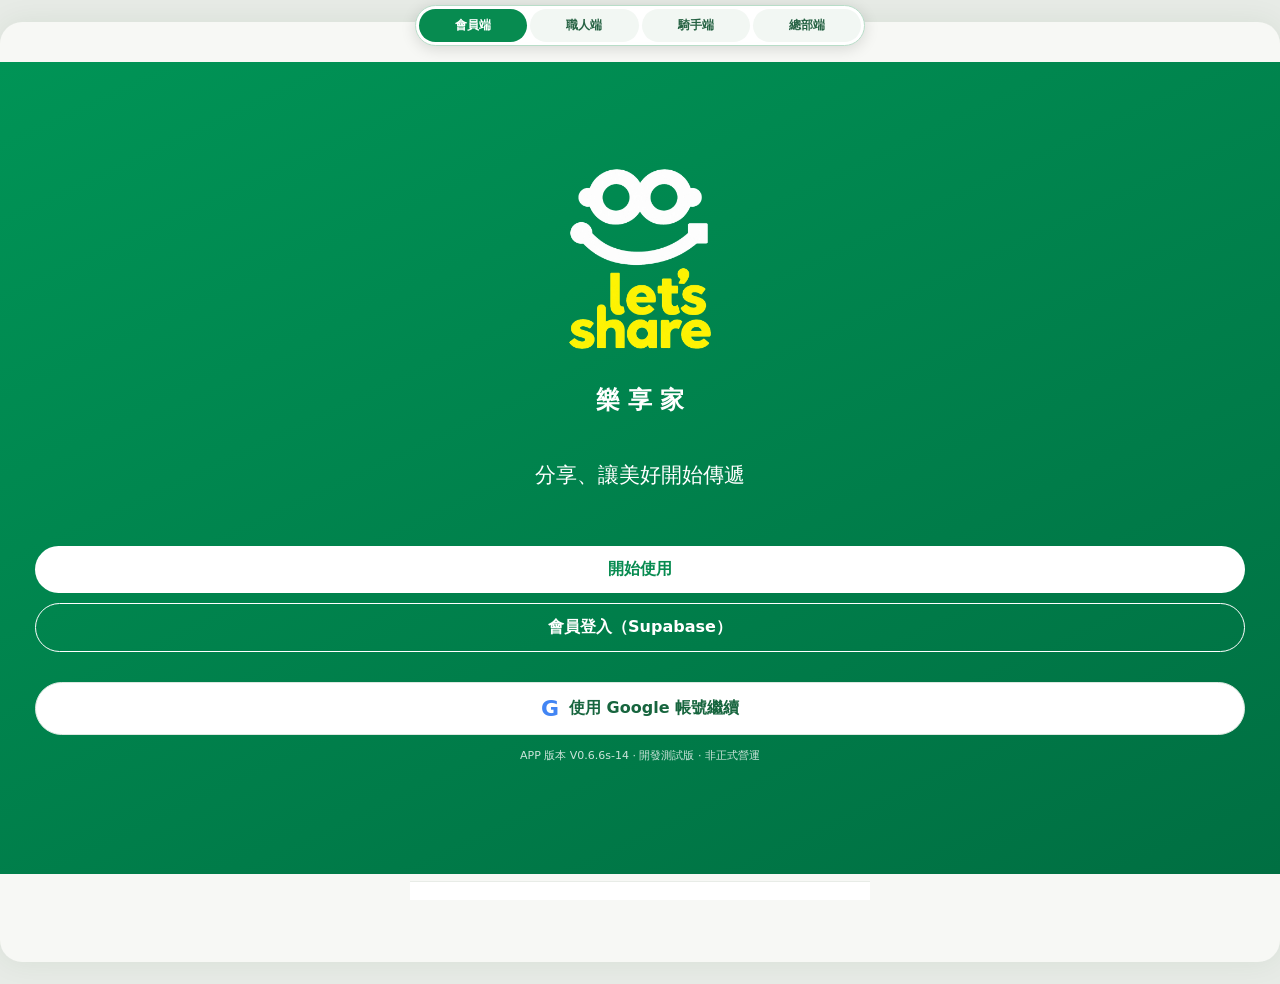
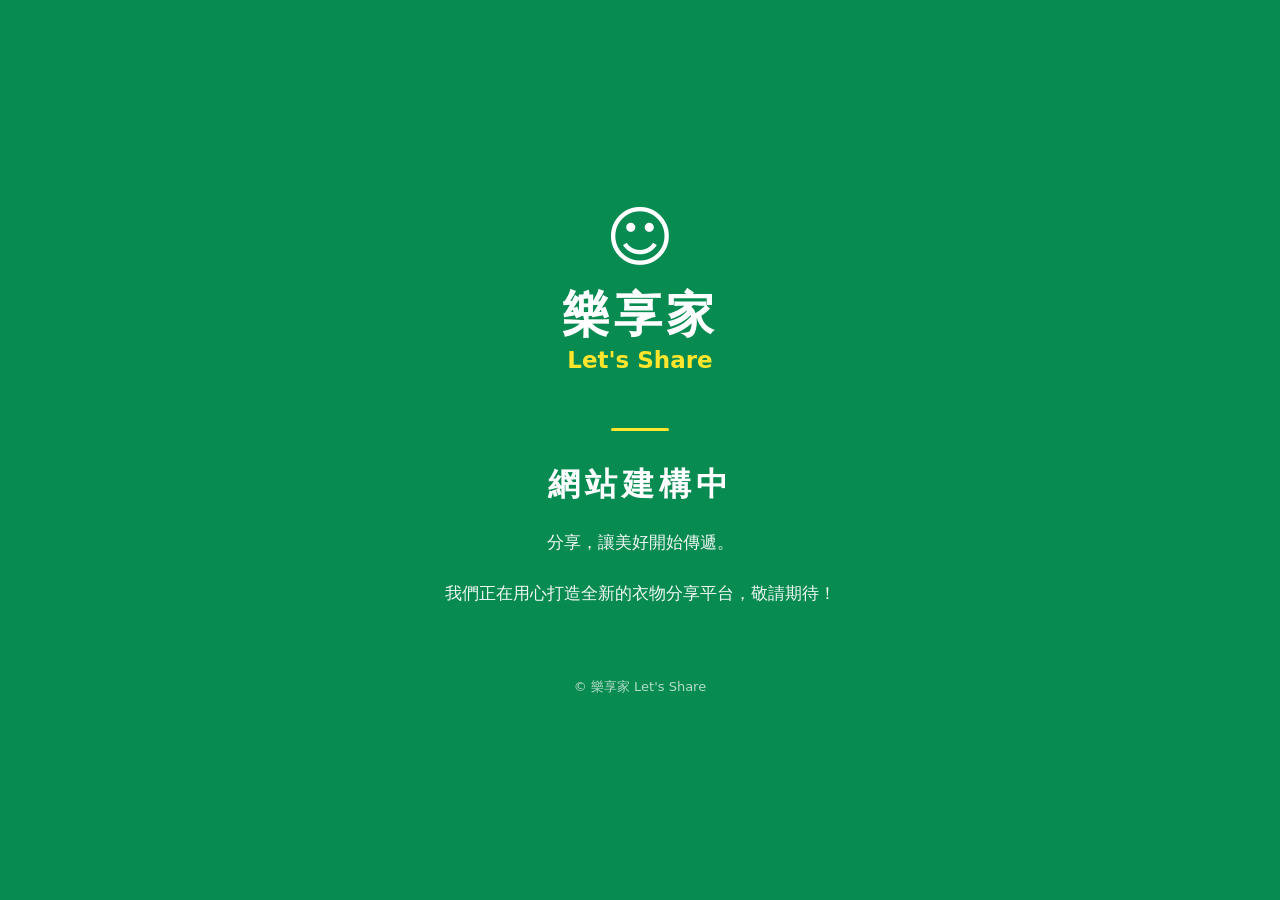
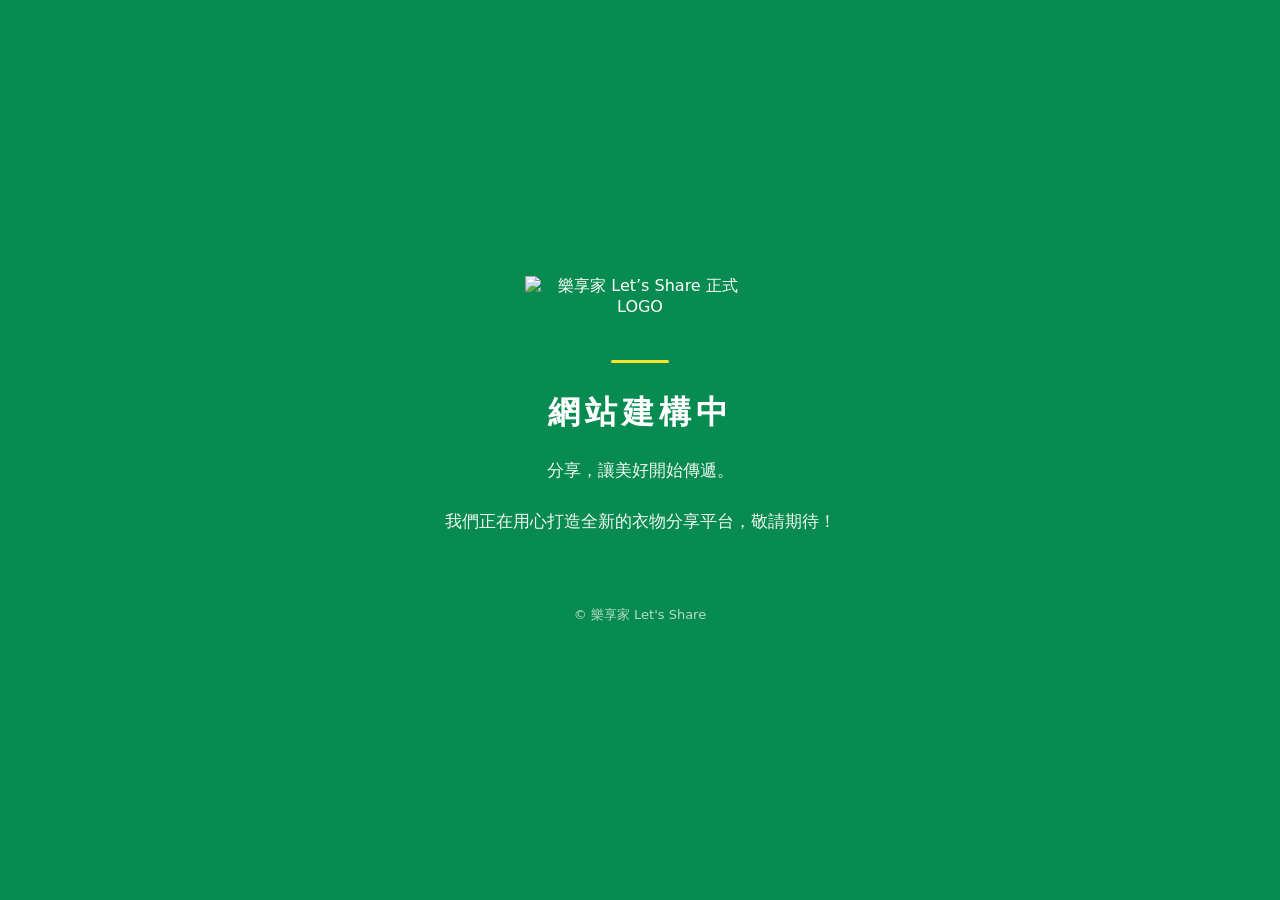
